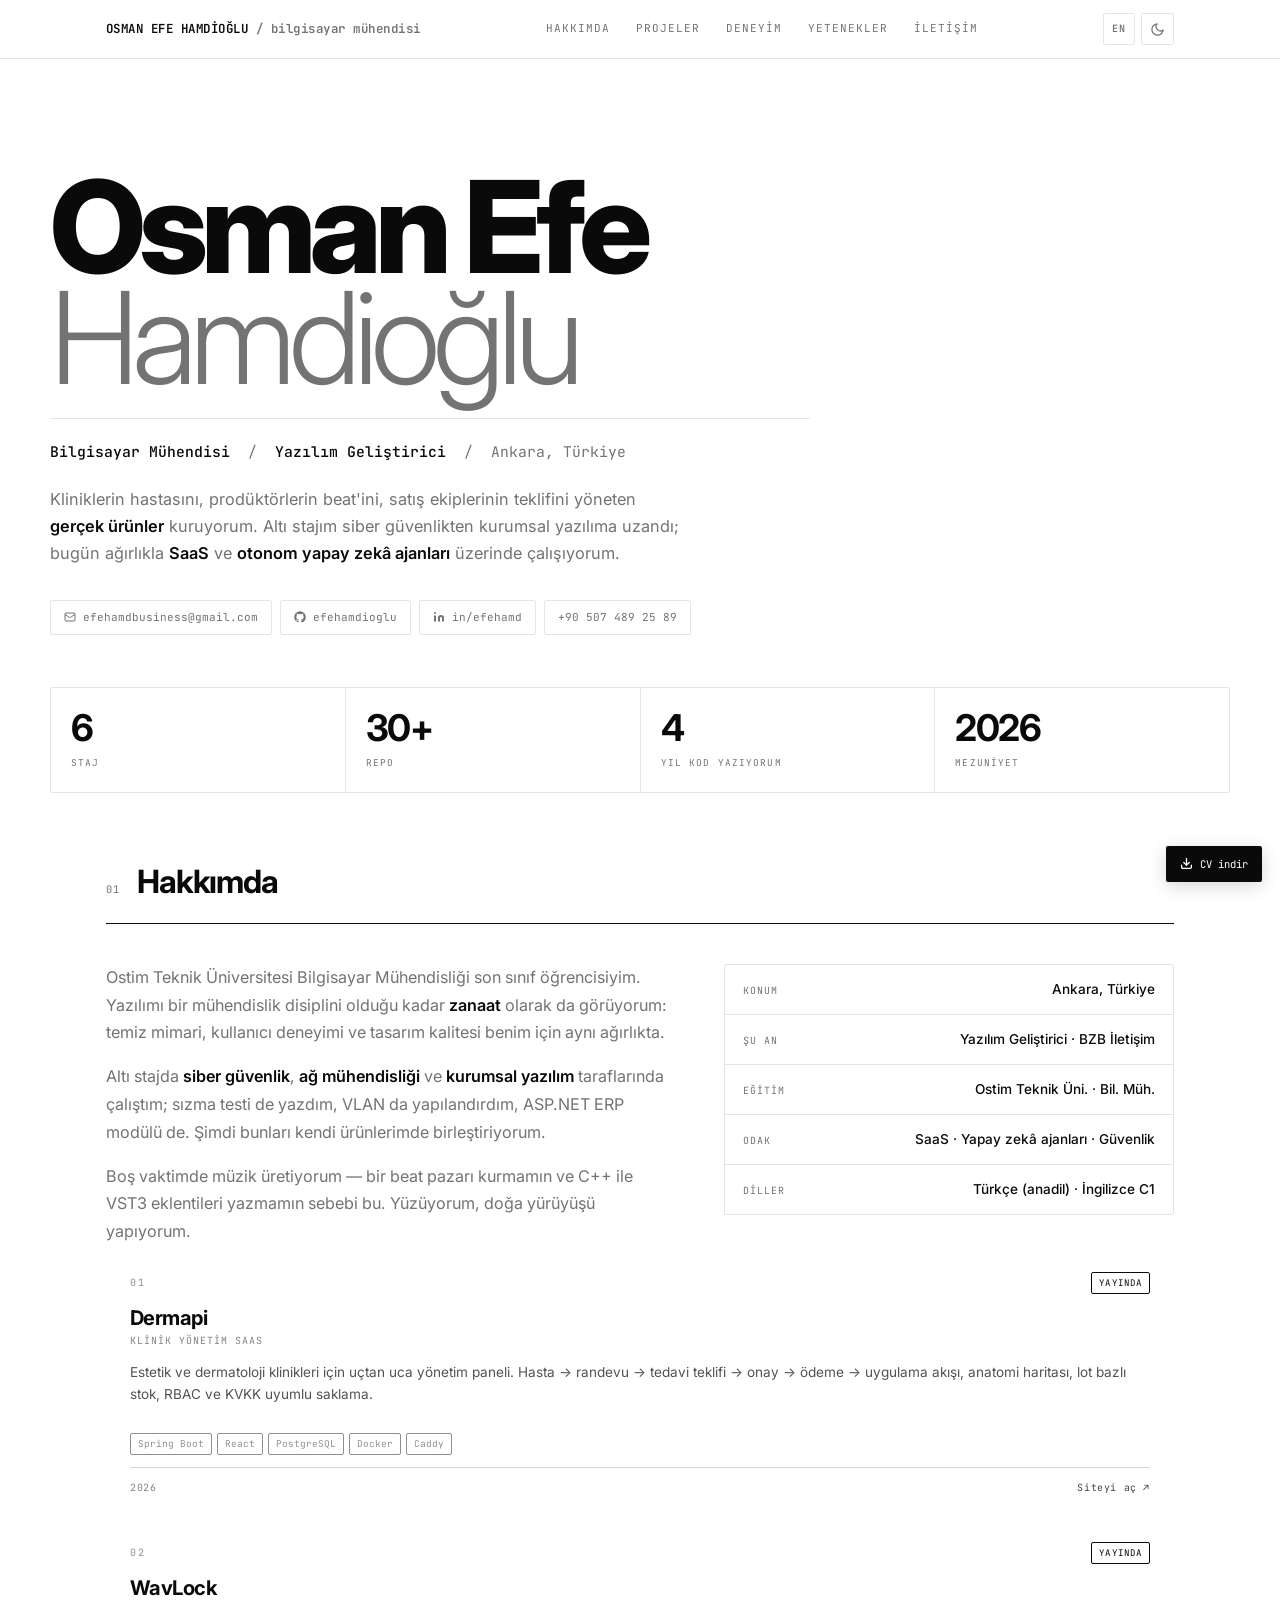
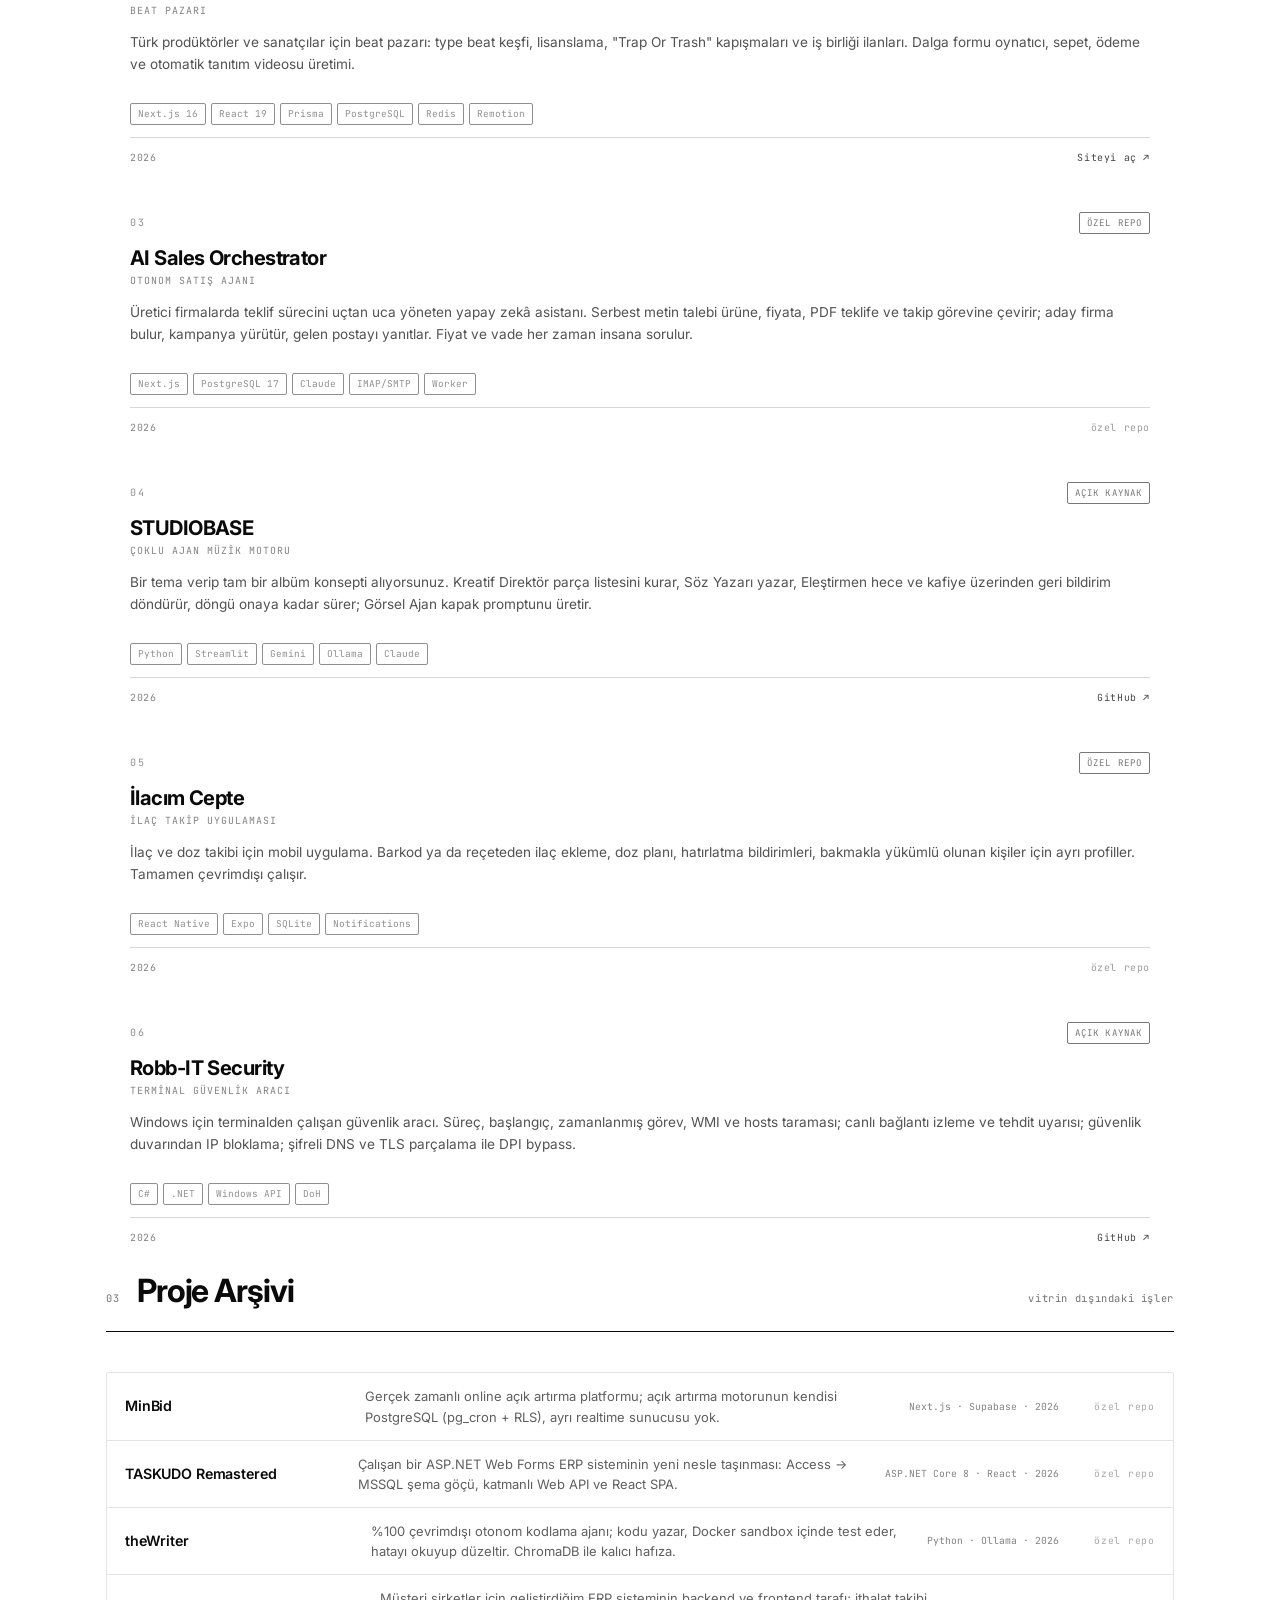
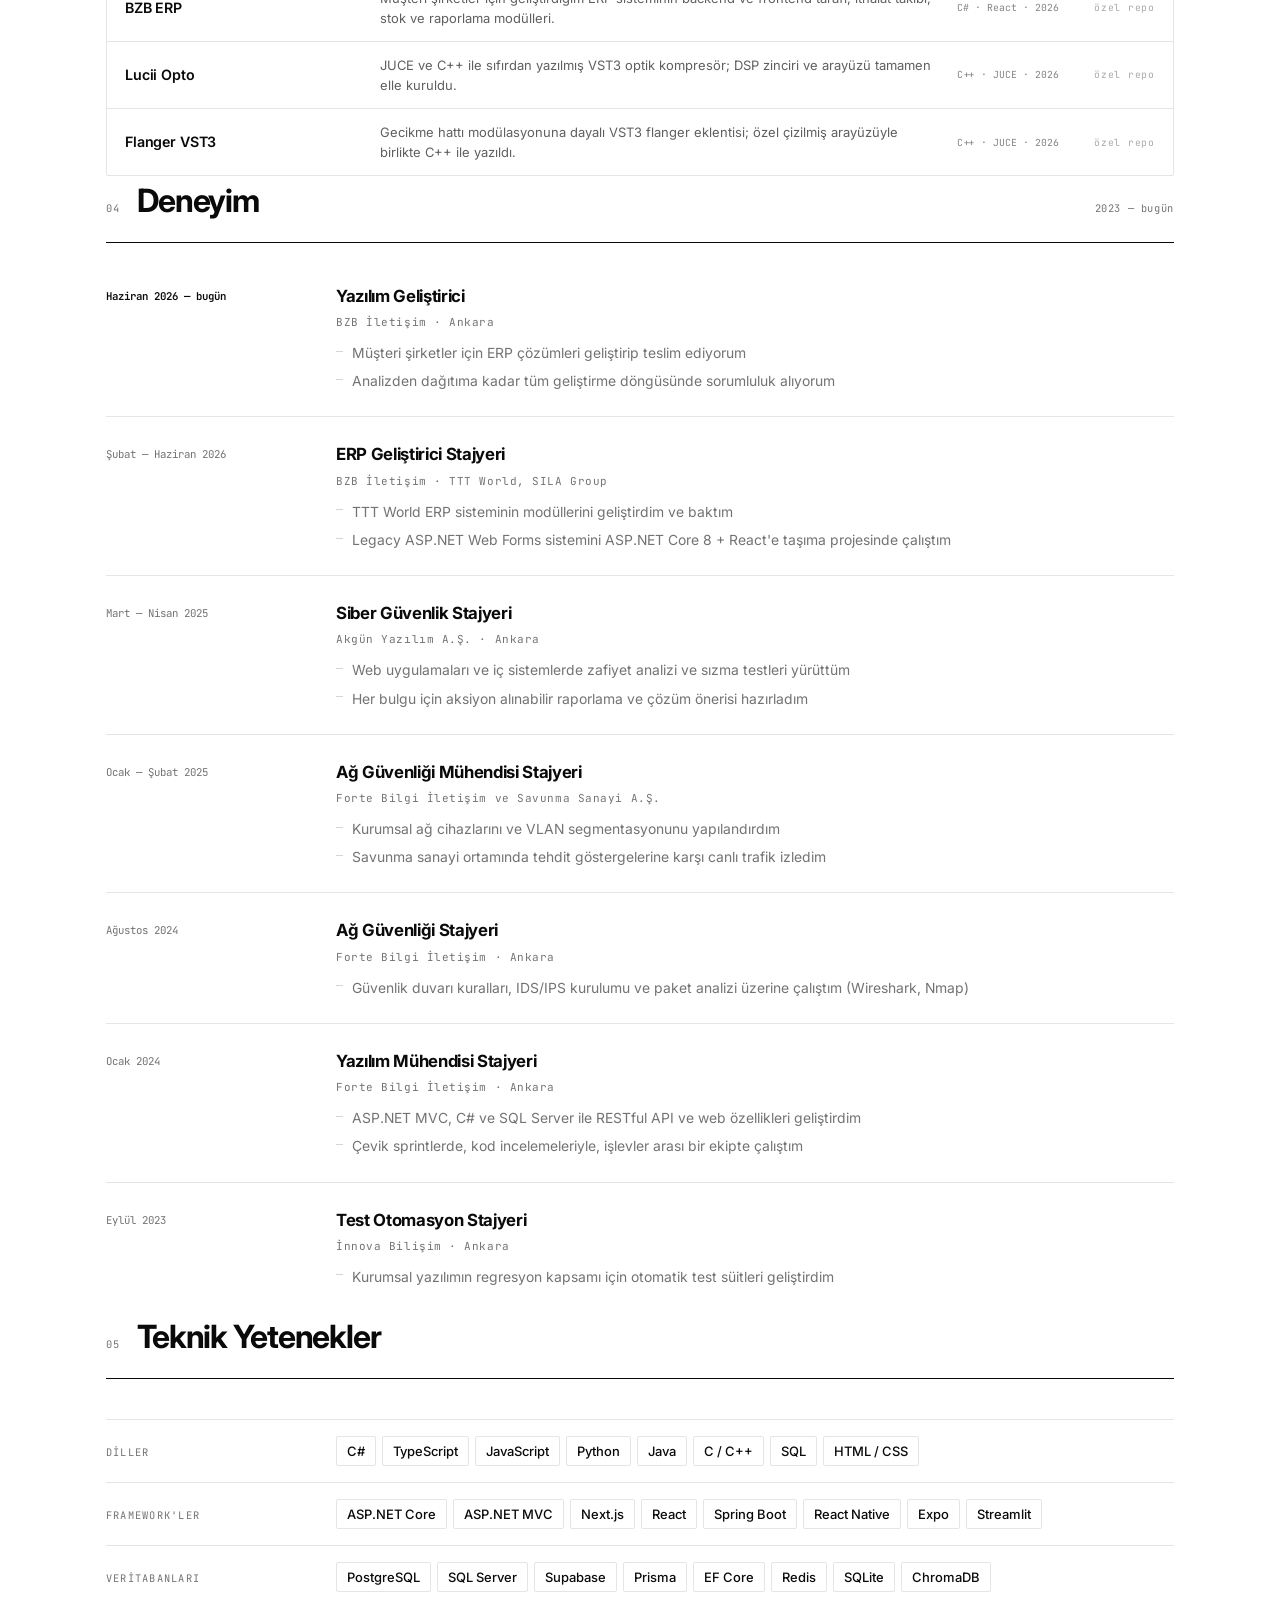
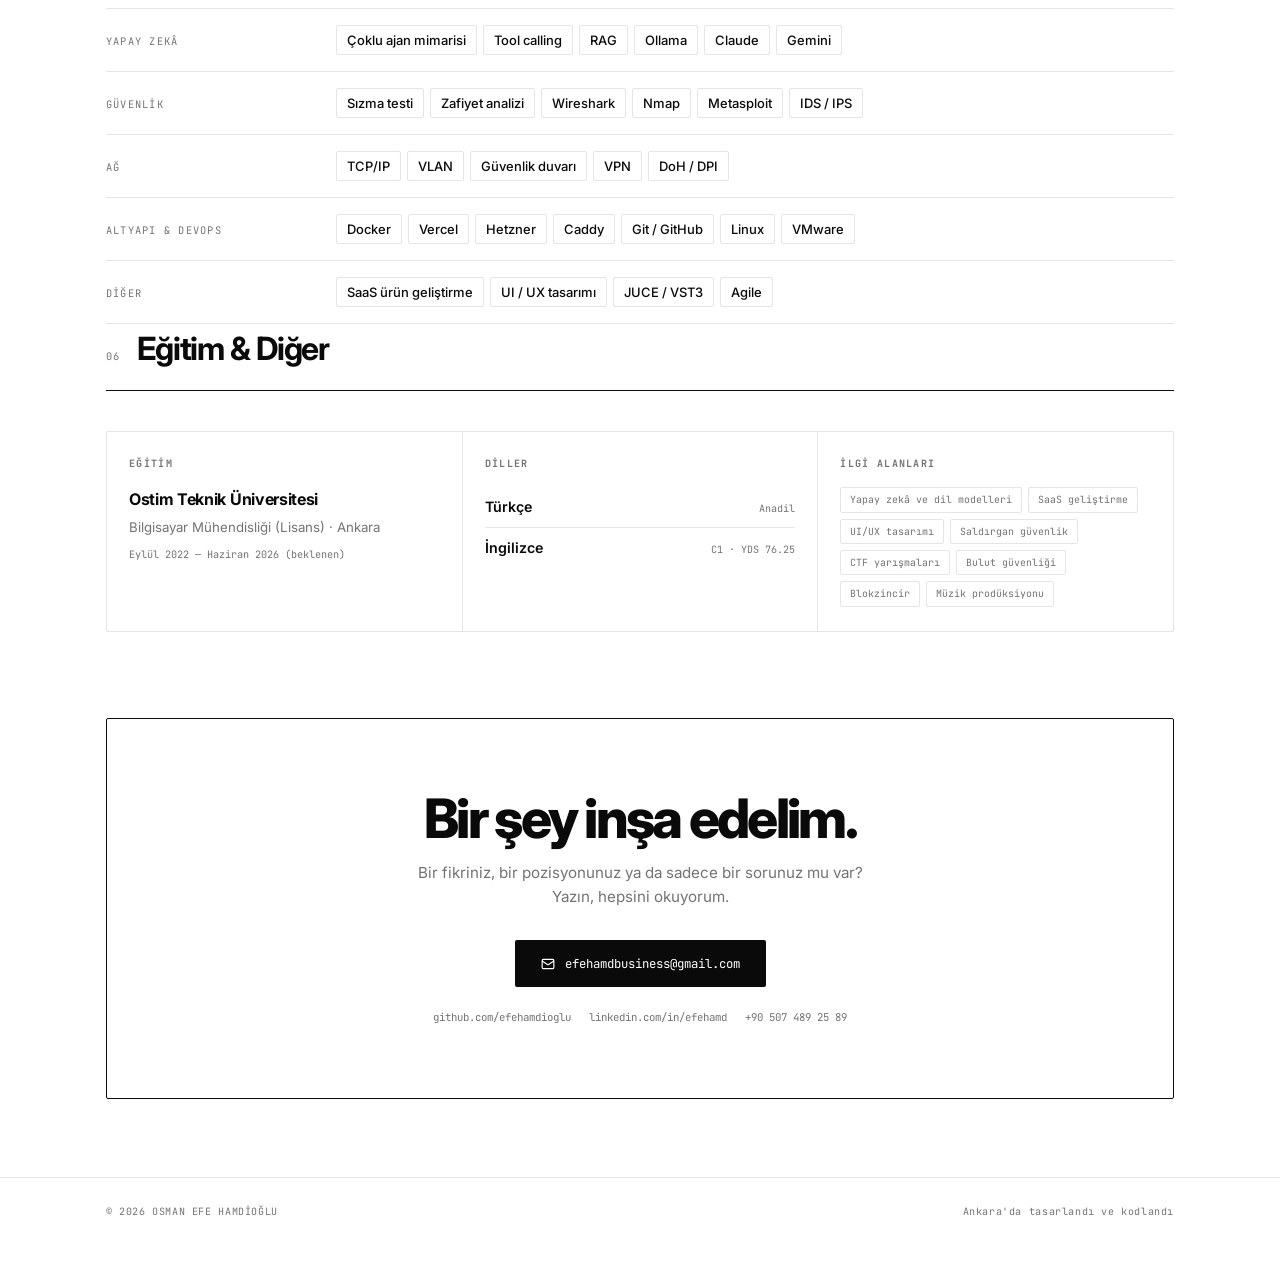
==== index.html @ dbb6779c "Yetenekler bölümünde zorlama Türkçe çevirileri düzelt Çerçeveler -> Framework'ler, Veri -> Veritaban" ====
<!DOCTYPE html>
<html lang="tr" class="no-js">
<head>
<meta charset="UTF-8">
<meta name="viewport" content="width=device-width, initial-scale=1.0">
<title>Osman Efe Hamdioğlu — Bilgisayar Mühendisi & Yazılım Geliştirici</title>
<meta name="description" content="Osman Efe Hamdioğlu — Ankara merkezli bilgisayar mühendisi. Klinik yönetim SaaS, beat pazarı, otonom yapay zekâ ajanları ve siber güvenlik araçları geliştiriyorum.">
<meta name="author" content="Osman Efe Hamdioğlu">
<link rel="canonical" href="https://efehamdioglu.com/">
<meta property="og:type" content="website">
<meta property="og:url" content="https://efehamdioglu.com/">
<meta property="og:title" content="Osman Efe Hamdioğlu — Bilgisayar Mühendisi & Yazılım Geliştirici">
<meta property="og:description" content="Klinik yönetim SaaS, beat pazarı, otonom yapay zekâ ajanları ve siber güvenlik araçları geliştiriyorum.">
<meta name="twitter:card" content="summary">
<script>document.documentElement.classList.remove('no-js');document.documentElement.classList.add('js');</script>
<link rel="preconnect" href="https://fonts.googleapis.com">
<link rel="preconnect" href="https://fonts.gstatic.com" crossorigin>
<link href="https://fonts.googleapis.com/css2?family=Inter:wght@300;400;500;600;700;800;900&family=JetBrains+Mono:wght@400;500;600&display=swap" rel="stylesheet">
<style>
/* ═══════════════════════════════════════════════════════════════
   GRAPHITE MONO — saf nötr ramp (chroma = 0).
   Anchor değerler 21st.dev / @serafimcloud "Graphite Mono"
   temasından alındı; ara tonlar aynı ölçek üzerinde tamamlandı.
   ═══════════════════════════════════════════════════════════════ */
:root {
  --bg:        #ffffff;
  --fg:        #0a0a0a;
  --card:      #ffffff;
  --primary:   #171717;
  --secondary: #d4d4d4;
  --muted:     #efefef;
  --muted-fg:  #737373;
  --border:    #e5e5e5;
  --border-st: #d4d4d4;
  --ring:      #a3a3a3;

  --font-sans: 'Inter', -apple-system, BlinkMacSystemFont, 'Segoe UI', system-ui, sans-serif;
  --font-mono: 'JetBrains Mono', ui-monospace, 'SF Mono', Menlo, Consolas, monospace;

  --max: 1180px;
  --pad: clamp(20px, 5vw, 56px);
  --r: 2px;
}
@supports (color: oklch(1 0 0)) {
  :root {
    --bg:        oklch(1 0 0);
    --fg:        oklch(0.145 0 0);
    --card:      oklch(1 0 0);
    --primary:   oklch(0.205 0 0);
    --secondary: oklch(0.87 0 0);
    --muted:     oklch(0.95 0 0);
    --muted-fg:  oklch(0.556 0 0);
    --border:    oklch(0.922 0 0);
    --border-st: oklch(0.87 0 0);
    --ring:      oklch(0.708 0 0);
  }
}

/* Koyu tema — sistem tercihi (açıkça "light" seçilmedikçe) */
@media (prefers-color-scheme: dark) {
  :root:not([data-theme="light"]) {
    --bg:#0a0a0a; --fg:#fafafa; --card:#171717;
    --primary:#fafafa; --secondary:#262626; --muted:#262626;
    --muted-fg:#a3a3a3; --border:#262626; --border-st:#333333; --ring:#525252;
  }
}
@supports (color: oklch(1 0 0)) {
  @media (prefers-color-scheme: dark) {
    :root:not([data-theme="light"]) {
      --bg:oklch(0.145 0 0); --fg:oklch(0.985 0 0); --card:oklch(0.205 0 0);
      --primary:oklch(0.985 0 0); --secondary:oklch(0.269 0 0); --muted:oklch(0.269 0 0);
      --muted-fg:oklch(0.708 0 0); --border:oklch(0.269 0 0);
      --border-st:oklch(0.32 0 0); --ring:oklch(0.44 0 0);
    }
  }
}
/* Koyu tema — kullanıcı seçimi */
:root[data-theme="dark"] {
  --bg:#0a0a0a; --fg:#fafafa; --card:#171717;
  --primary:#fafafa; --secondary:#262626; --muted:#262626;
  --muted-fg:#a3a3a3; --border:#262626; --border-st:#333333; --ring:#525252;
}
@supports (color: oklch(1 0 0)) {
  :root[data-theme="dark"] {
    --bg:oklch(0.145 0 0); --fg:oklch(0.985 0 0); --card:oklch(0.205 0 0);
    --primary:oklch(0.985 0 0); --secondary:oklch(0.269 0 0); --muted:oklch(0.269 0 0);
    --muted-fg:oklch(0.708 0 0); --border:oklch(0.269 0 0);
    --border-st:oklch(0.32 0 0); --ring:oklch(0.44 0 0);
  }
}

* { box-sizing:border-box; margin:0; padding:0; }
html { scroll-behavior:smooth; -webkit-text-size-adjust:100%; }
body {
  background:var(--bg); color:var(--fg);
  font-family:var(--font-sans); font-size:16px; line-height:1.55;
  -webkit-font-smoothing:antialiased; text-rendering:optimizeLegibility;
  transition:background .3s ease, color .3s ease;
}
::selection { background:var(--fg); color:var(--bg); }
a { color:inherit; text-decoration:none; }
button { font:inherit; color:inherit; background:none; border:none; cursor:pointer; }
:focus-visible { outline:2px solid var(--ring); outline-offset:3px; }

.wrap { max-width:var(--max); margin:0 auto; padding:0 var(--pad); }

/* ─── NAV ──────────────────────────────────────────────────── */
.nav {
  position:sticky; top:0; z-index:60;
  background:var(--bg);
  background:color-mix(in srgb, var(--bg) 84%, transparent);
  backdrop-filter:blur(14px) saturate(1.4);
  -webkit-backdrop-filter:blur(14px) saturate(1.4);
  border-bottom:1px solid var(--border);
}
.nav-in { max-width:var(--max); margin:0 auto; padding:0 var(--pad);
  height:58px; display:flex; align-items:center; justify-content:space-between; gap:20px; }
.brand { font-family:var(--font-mono); font-size:.78rem; font-weight:600;
  letter-spacing:.04em; white-space:nowrap; }
.brand i { font-style:normal; color:var(--muted-fg); }
.nav-links { display:flex; gap:26px; }
.nav-links a {
  font-family:var(--font-mono); font-size:.69rem; letter-spacing:.09em;
  text-transform:uppercase; color:var(--muted-fg); transition:color .2s;
  position:relative; padding:4px 0;
}
.nav-links a::after { content:""; position:absolute; left:0; right:100%; bottom:0;
  height:1px; background:var(--fg); transition:right .3s cubic-bezier(.2,.8,.2,1); }
.nav-links a:hover { color:var(--fg); }
.nav-links a:hover::after { right:0; }
.nav-tools { display:flex; align-items:center; gap:6px; }
.icon-btn {
  height:32px; min-width:32px; padding:0 8px; display:inline-grid; place-items:center;
  border:1px solid var(--border); border-radius:var(--r);
  color:var(--muted-fg); transition:color .2s, border-color .2s;
  font-family:var(--font-mono); font-size:.63rem; font-weight:600; letter-spacing:.06em;
}
.icon-btn:hover { color:var(--fg); border-color:var(--fg); }

/* ─── HERO ─────────────────────────────────────────────────── */
.hero { padding:clamp(52px,10vw,112px) 0 clamp(36px,6vw,64px); }
.hero h1 {
  font-size:clamp(2.8rem, 10.5vw, 8rem); font-weight:800;
  letter-spacing:-.055em; line-height:.87; margin-bottom:24px;
}
.hero h1 em { font-style:normal; font-weight:300; color:var(--muted-fg); }
.hero-role {
  font-family:var(--font-mono); font-size:clamp(.76rem,1.7vw,.92rem);
  color:var(--muted-fg); padding-top:22px; border-top:1px solid var(--border); max-width:760px;
}
.hero-role b { color:var(--fg); font-weight:500; }
.hero-lede { margin-top:22px; max-width:640px; font-size:1.02rem;
  line-height:1.68; color:var(--muted-fg); }
.hero-lede b { color:var(--fg); font-weight:600; }
.chips { display:flex; flex-wrap:wrap; gap:8px; margin-top:32px; }
.chip {
  display:inline-flex; align-items:center; gap:7px;
  padding:8px 13px; border:1px solid var(--border); border-radius:var(--r);
  font-family:var(--font-mono); font-size:.69rem; color:var(--muted-fg);
  transition:color .2s, background .2s, border-color .2s;
}
a.chip:hover { color:var(--bg); background:var(--fg); border-color:var(--fg); }
.chip svg { flex-shrink:0; }

.metrics {
  display:grid; grid-template-columns:repeat(4,1fr);
  gap:1px; background:var(--border); border:1px solid var(--border);
  border-radius:var(--r); overflow:hidden; margin-top:52px;
}
.metric { background:var(--bg); padding:22px 20px; }
.metric-n { font-size:clamp(1.6rem,4vw,2.3rem); font-weight:700; letter-spacing:-.04em; line-height:1; }
.metric-l { font-family:var(--font-mono); font-size:.59rem; letter-spacing:.12em;
  text-transform:uppercase; color:var(--muted-fg); margin-top:9px; }

/* ─── BÖLÜM BAŞLIĞI ────────────────────────────────────────── */
section { padding:clamp(46px,8vw,86px) 0 0; }
.sec-head {
  display:flex; align-items:baseline; gap:16px; flex-wrap:wrap;
  padding-bottom:16px; border-bottom:1px solid var(--fg);
  margin-bottom:clamp(24px,4vw,40px);
}
.sec-num { font-family:var(--font-mono); font-size:.65rem; letter-spacing:.14em; color:var(--muted-fg); }
.sec-title { font-size:clamp(1.3rem,3.4vw,2rem); font-weight:700; letter-spacing:-.035em; }
.sec-note { margin-left:auto; font-family:var(--font-mono); font-size:.65rem;
  letter-spacing:.06em; color:var(--muted-fg); }

/* ─── HAKKIMDA ─────────────────────────────────────────────── */
.about { display:grid; grid-template-columns:1.25fr 1fr; gap:clamp(24px,5vw,56px); align-items:start; }
.about p { font-size:1.01rem; line-height:1.72; color:var(--muted-fg); }
.about p + p { margin-top:16px; }
.about b { color:var(--fg); font-weight:600; }
.about-side { display:flex; flex-direction:column; gap:1px; background:var(--border);
  border:1px solid var(--border); border-radius:var(--r); }
.fact { background:var(--bg); padding:14px 18px; display:flex;
  justify-content:space-between; gap:16px; align-items:baseline; }
.fact-k { font-family:var(--font-mono); font-size:.62rem; letter-spacing:.1em;
  text-transform:uppercase; color:var(--muted-fg); white-space:nowrap; }
.fact-v { font-size:.85rem; font-weight:500; text-align:right; }

/* ─── VİTRİN ───────────────────────────────────────────────── */
.filters { display:flex; flex-wrap:wrap; gap:7px; margin-bottom:22px; }
.filter {
  padding:7px 13px; border:1px solid var(--border); border-radius:var(--r);
  font-family:var(--font-mono); font-size:.65rem; letter-spacing:.08em;
  text-transform:uppercase; color:var(--muted-fg);
  transition:color .18s, background .18s, border-color .18s;
}
.filter:hover { color:var(--fg); border-color:var(--border-st); }
.filter[aria-pressed="true"] { background:var(--fg); color:var(--bg); border-color:var(--fg); }

.vitrin {
  display:grid; grid-template-columns:repeat(auto-fill,minmax(330px,1fr));
  gap:1px; background:var(--border); border:1px solid var(--border);
  border-radius:var(--r); overflow:hidden;
}
.proj {
  background:var(--card); padding:26px 24px 20px;
  display:flex; flex-direction:column; gap:12px; min-height:270px;
  transition:background .3s ease, color .3s ease;
}
.proj:hover { background:var(--fg); color:var(--bg); }
.proj-top { display:flex; align-items:center; justify-content:space-between; gap:12px; }
.proj-idx { font-family:var(--font-mono); font-size:.63rem; letter-spacing:.16em; opacity:.45; }
.proj-state {
  font-family:var(--font-mono); font-size:.57rem; letter-spacing:.12em; text-transform:uppercase;
  border:1px solid currentColor; border-radius:var(--r); padding:3px 7px; opacity:.55;
}
.proj-state.on { opacity:1; }
.proj h3 { font-size:1.26rem; font-weight:700; letter-spacing:-.028em; line-height:1.15; }
.proj-sub { font-family:var(--font-mono); font-size:.62rem; letter-spacing:.1em;
  text-transform:uppercase; opacity:.5; margin-top:-8px; }
.proj-desc { font-size:.85rem; line-height:1.62; opacity:.7; flex:1; }
.stack { display:flex; flex-wrap:wrap; gap:5px; }
.stack span {
  font-family:var(--font-mono); font-size:.59rem;
  padding:3px 7px; border:1px solid currentColor; border-radius:var(--r); opacity:.45;
}
.proj-foot {
  display:flex; align-items:center; justify-content:space-between; gap:12px;
  padding-top:12px; border-top:1px solid currentColor;
  border-top-color:color-mix(in srgb, currentColor 16%, transparent);
  font-family:var(--font-mono); font-size:.62rem; letter-spacing:.06em;
}
.proj-foot .yr { opacity:.5; }
.proj-links { display:flex; gap:14px; align-items:center; }
.proj-links a { display:inline-flex; align-items:center; gap:5px; opacity:.75; transition:opacity .2s; }
.proj-links a:hover { opacity:1; text-decoration:underline; text-underline-offset:3px; }
.proj-links .none { opacity:.4; }

/* ─── ARŞİV ────────────────────────────────────────────────── */
.archive { border:1px solid var(--border); border-radius:var(--r); overflow:hidden; }
.arc-row {
  display:grid; grid-template-columns:minmax(140px,.85fr) 2fr minmax(86px,auto) 80px;
  gap:16px; align-items:center; padding:13px 18px;
  border-bottom:1px solid var(--border); transition:background .2s, color .2s;
}
.arc-row:last-child { border-bottom:none; }
.arc-row:hover { background:var(--fg); color:var(--bg); }
.arc-name { font-weight:600; font-size:.89rem; letter-spacing:-.01em; }
.arc-desc { font-size:.81rem; opacity:.65; }
.arc-tech { font-family:var(--font-mono); font-size:.61rem; opacity:.5; }
.arc-link { font-family:var(--font-mono); font-size:.61rem; letter-spacing:.08em;
  text-align:right; opacity:.7; }
.arc-link a:hover { text-decoration:underline; text-underline-offset:3px; }
.arc-link .none { opacity:.5; }

/* ─── DENEYİM ──────────────────────────────────────────────── */
.exp-item {
  display:grid; grid-template-columns:186px 1fr; gap:clamp(14px,4vw,44px);
  padding:24px 0; border-top:1px solid var(--border);
}
.exp-item:first-child { border-top:none; padding-top:0; }
.exp-when { font-family:var(--font-mono); font-size:.67rem; color:var(--muted-fg); padding-top:5px; }
.exp-when.now { color:var(--fg); font-weight:600; }
.exp-role { font-size:1.05rem; font-weight:700; letter-spacing:-.02em; }
.exp-org { font-family:var(--font-mono); font-size:.69rem; letter-spacing:.05em;
  color:var(--muted-fg); margin-top:5px; }
.exp-body { margin-top:11px; display:flex; flex-direction:column; gap:6px; }
.exp-body li { list-style:none; position:relative; padding-left:16px;
  font-size:.87rem; line-height:1.6; color:var(--muted-fg); }
.exp-body li::before { content:""; position:absolute; left:0; top:.63em;
  width:7px; height:1px; background:var(--border-st); }

/* ─── YETENEKLER ───────────────────────────────────────────── */
.skills { border-top:1px solid var(--border); }
.skill-row { display:grid; grid-template-columns:186px 1fr; gap:clamp(14px,4vw,44px);
  padding:16px 0; border-bottom:1px solid var(--border); align-items:baseline; }
.skill-k { font-family:var(--font-mono); font-size:.65rem; letter-spacing:.12em;
  text-transform:uppercase; color:var(--muted-fg); }
.skill-v { display:flex; flex-wrap:wrap; gap:6px; }
.skill-v span { font-size:.81rem; font-weight:500; padding:4px 10px;
  border:1px solid var(--border); border-radius:var(--r); transition:border-color .18s; }
.skill-v span:hover { border-color:var(--fg); }

/* ─── ALT IZGARA ───────────────────────────────────────────── */
.trio { display:grid; grid-template-columns:repeat(3,1fr); gap:1px;
  background:var(--border); border:1px solid var(--border); border-radius:var(--r); overflow:hidden; }
.tile { background:var(--bg); padding:24px 22px; }
.tile h4 { font-family:var(--font-mono); font-size:.63rem; letter-spacing:.13em;
  text-transform:uppercase; color:var(--muted-fg); margin-bottom:16px; }
.edu-name { font-size:1rem; font-weight:700; letter-spacing:-.02em; }
.edu-meta { font-size:.83rem; color:var(--muted-fg); margin-top:5px; }
.edu-date { font-family:var(--font-mono); font-size:.64rem; color:var(--muted-fg); margin-top:9px; }
.lang-row { display:flex; justify-content:space-between; gap:12px; align-items:baseline;
  padding:9px 0; border-bottom:1px solid var(--border); }
.lang-row:last-child { border-bottom:none; }
.lang-row b { font-size:.89rem; font-weight:600; }
.lang-row span { font-family:var(--font-mono); font-size:.63rem; color:var(--muted-fg); }
.tagcloud { display:flex; flex-wrap:wrap; gap:6px; }
.tagcloud span { font-family:var(--font-mono); font-size:.62rem;
  padding:4px 9px; border:1px solid var(--border); border-radius:var(--r); color:var(--muted-fg); }

/* ─── İLETİŞİM ─────────────────────────────────────────────── */
.contact { margin-top:clamp(46px,8vw,86px); border:1px solid var(--fg);
  border-radius:var(--r); padding:clamp(36px,7vw,72px) clamp(24px,5vw,56px); text-align:center; }
.contact h2 { font-size:clamp(1.8rem,5.5vw,3.4rem); font-weight:800;
  letter-spacing:-.05em; line-height:1; margin-bottom:16px; }
.contact p { color:var(--muted-fg); font-size:.95rem; max-width:460px; margin:0 auto 32px; }
.cta { display:inline-flex; align-items:center; gap:10px; padding:14px 26px;
  background:var(--fg); color:var(--bg); border-radius:var(--r);
  font-family:var(--font-mono); font-size:.77rem;
  transition:transform .2s, opacity .2s; }
.cta:hover { transform:translateY(-2px); opacity:.88; }
.contact-alt { margin-top:22px; display:flex; flex-wrap:wrap; justify-content:center;
  gap:18px; font-family:var(--font-mono); font-size:.67rem; color:var(--muted-fg); }
.contact-alt a:hover { color:var(--fg); text-decoration:underline; text-underline-offset:4px; }

footer { margin-top:clamp(46px,8vw,78px); padding:26px 0 44px; border-top:1px solid var(--border); }
.foot-in { max-width:var(--max); margin:0 auto; padding:0 var(--pad);
  display:flex; justify-content:space-between; gap:16px; flex-wrap:wrap;
  font-family:var(--font-mono); font-size:.63rem; letter-spacing:.06em; color:var(--muted-fg); }

/* ─── YÜZEN KONTROLLER ─────────────────────────────────────── */
.float { position:fixed; right:18px; bottom:18px; z-index:70; display:flex; gap:8px; }
.float button {
  display:inline-flex; align-items:center; gap:7px; padding:10px 14px;
  background:var(--fg); color:var(--bg); border-radius:var(--r);
  font-family:var(--font-mono); font-size:.66rem;
  box-shadow:0 4px 18px rgb(0 0 0 / .16); transition:transform .2s, opacity .2s;
}
.float button:hover { transform:translateY(-2px); opacity:.9; }

.js .reveal { opacity:0; transform:translateY(14px); }
.js .reveal.in { opacity:1; transform:none;
  transition:opacity .6s ease, transform .6s cubic-bezier(.2,.8,.2,1); }

/* ─── RESPONSIVE ───────────────────────────────────────────── */
@media (max-width:920px) {
  .about { grid-template-columns:1fr; }
  .trio { grid-template-columns:1fr; }
  .exp-item, .skill-row { grid-template-columns:1fr; gap:10px; }
  .exp-when { padding-top:0; }
  .arc-row { grid-template-columns:1fr auto; gap:5px 14px; }
  .arc-desc { grid-column:1 / -1; order:3; }
  .arc-tech { grid-column:1 / -1; order:4; }
  .nav-links { display:none; }
}
@media (max-width:560px) {
  .vitrin { grid-template-columns:1fr; }
  .metrics { grid-template-columns:1fr 1fr; }
}
@media (prefers-reduced-motion:reduce) {
  *, *::before, *::after { animation:none !important; transition:none !important; }
  html { scroll-behavior:auto; }
  .js .reveal { opacity:1; transform:none; }
}

/* ─── YAZDIRMA / CV ────────────────────────────────────────── */
#print-cv { display:none; }
@media print {
  @page { size:A4; margin:13mm 14mm; }
  body { background:#fff !important; color:#000 !important; }
  .nav, .hero, section, .contact, footer, .float { display:none !important; }
  #print-cv { display:block !important; color:#000; }
  .cv-h1 { font-size:19pt; font-weight:800; letter-spacing:-.02em; }
  .cv-contact { font-size:8.5pt; color:#333; margin-top:4pt; line-height:1.5; }
  .cv-sec { margin-top:11pt; }
  .cv-sec-t { font-size:8.5pt; font-weight:700; letter-spacing:.14em; text-transform:uppercase;
    border-bottom:.6pt solid #000; padding-bottom:2.5pt; margin-bottom:6pt; }
  .cv-p { font-size:9pt; line-height:1.5; text-align:justify; }
  .cv-row { display:flex; justify-content:space-between; gap:10pt; margin-top:7pt; }
  .cv-row-t { font-size:10pt; font-weight:700; }
  .cv-row-d { font-size:8.5pt; color:#333; white-space:nowrap; }
  .cv-row-s { font-size:8.5pt; color:#333; font-style:italic; margin-top:1pt; }
  .cv-ul { margin:3pt 0 0 13pt; }
  .cv-ul li { font-size:9pt; line-height:1.45; margin-bottom:1.5pt; }
  .cv-grid { display:grid; grid-template-columns:1fr 1fr; gap:1pt 18pt; }
  .cv-line { font-size:9pt; line-height:1.55; }
  .cv-lang { display:flex; justify-content:space-between; font-size:9pt; padding:1.5pt 0; }
}
</style>
</head>
<body>

<!-- ══ NAV ══ -->
<nav class="nav">
  <div class="nav-in">
    <a href="#top" class="brand">OSMAN EFE HAMDİOĞLU <i>/ <span data-i18n="brand-role">bilgisayar mühendisi</span></i></a>
    <div class="nav-links">
      <a href="#hakkimda" data-i18n="nav-about">Hakkımda</a>
      <a href="#vitrin" data-i18n="nav-work">Projeler</a>
      <a href="#deneyim" data-i18n="nav-exp">Deneyim</a>
      <a href="#yetenekler" data-i18n="nav-skills">Yetenekler</a>
      <a href="#iletisim" data-i18n="nav-contact">İletişim</a>
    </div>
    <div class="nav-tools">
      <button class="icon-btn" id="lang-toggle" onclick="toggleLang()" title="Language / Dil"><span id="lang-label">EN</span></button>
      <button class="icon-btn" id="theme-toggle" onclick="toggleTheme()" title="Tema" aria-label="Tema değiştir">
        <svg id="ic-moon" width="15" height="15" viewBox="0 0 24 24" fill="none" stroke="currentColor" stroke-width="2" stroke-linecap="round" stroke-linejoin="round"><path d="M21 12.79A9 9 0 1 1 11.21 3 7 7 0 0 0 21 12.79z"/></svg>
        <svg id="ic-sun" width="15" height="15" viewBox="0 0 24 24" fill="none" stroke="currentColor" stroke-width="2" stroke-linecap="round" stroke-linejoin="round" style="display:none"><circle cx="12" cy="12" r="4.2"/><path d="M12 2v2M12 20v2M4.9 4.9l1.4 1.4M17.7 17.7l1.4 1.4M2 12h2M20 12h2M4.9 19.1l1.4-1.4M17.7 6.3l1.4-1.4"/></svg>
      </button>
    </div>
  </div>
</nav>

<!-- ══ HERO ══ -->
<header class="hero wrap" id="top">
  <h1>Osman Efe<br><em>Hamdioğlu</em></h1>
  <div class="hero-role">
    <b data-i18n="role-1">Bilgisayar Mühendisi</b> &nbsp;/&nbsp;
    <b data-i18n="role-2">Yazılım Geliştirici</b> &nbsp;/&nbsp;
    <span data-i18n="role-3">Ankara, Türkiye</span>
  </div>
  <p class="hero-lede" data-i18n="lede">
    Kliniklerin hastasını, prodüktörlerin beat'ini, satış ekiplerinin teklifini yöneten
    <b>gerçek ürünler</b> kuruyorum. Altı stajım siber güvenlikten kurumsal yazılıma uzandı;
    bugün ağırlıkla <b>SaaS</b> ve <b>otonom yapay zekâ ajanları</b> üzerinde çalışıyorum.
  </p>
  <div class="chips">
    <a class="chip" href="mailto:efehamdbusiness@gmail.com">
      <svg width="12" height="12" viewBox="0 0 24 24" fill="none" stroke="currentColor" stroke-width="2"><rect x="2" y="4" width="20" height="16" rx="2"/><path d="m22 7-8.97 5.7a1.94 1.94 0 0 1-2.06 0L2 7"/></svg>
      efehamdbusiness@gmail.com
    </a>
    <a class="chip" href="https://github.com/efehamdioglu" target="_blank" rel="noopener">
      <svg width="12" height="12" viewBox="0 0 24 24" fill="currentColor"><path d="M12 .5A11.5 11.5 0 0 0 .5 12a11.5 11.5 0 0 0 7.86 10.92c.58.1.79-.25.79-.56v-2c-3.2.7-3.88-1.37-3.88-1.37-.53-1.34-1.29-1.7-1.29-1.7-1.05-.72.08-.7.08-.7 1.16.08 1.77 1.2 1.77 1.2 1.03 1.77 2.7 1.26 3.36.96.1-.75.4-1.26.73-1.55-2.56-.29-5.25-1.28-5.25-5.7 0-1.26.45-2.29 1.19-3.1-.12-.29-.52-1.46.11-3.05 0 0 .97-.31 3.18 1.18a11 11 0 0 1 5.8 0c2.2-1.49 3.17-1.18 3.17-1.18.63 1.59.23 2.76.12 3.05.74.81 1.18 1.84 1.18 3.1 0 4.43-2.69 5.4-5.26 5.69.41.36.78 1.06.78 2.14v3.17c0 .31.21.67.8.56A11.5 11.5 0 0 0 23.5 12 11.5 11.5 0 0 0 12 .5z"/></svg>
      efehamdioglu
    </a>
    <a class="chip" href="https://linkedin.com/in/efehamd" target="_blank" rel="noopener">
      <svg width="12" height="12" viewBox="0 0 24 24" fill="currentColor"><path d="M16 8a6 6 0 0 1 6 6v7h-4v-7a2 2 0 0 0-4 0v7h-4v-7a6 6 0 0 1 6-6z"/><rect x="2" y="9" width="4" height="12"/><circle cx="4" cy="4" r="2"/></svg>
      in/efehamd
    </a>
    <span class="chip">+90 507 489 25 89</span>
  </div>

  <div class="metrics">
    <div class="metric"><div class="metric-n">6</div><div class="metric-l" data-i18n="m-intern">Staj</div></div>
    <div class="metric"><div class="metric-n">30+</div><div class="metric-l" data-i18n="m-repo">Repo</div></div>
    <div class="metric"><div class="metric-n">4</div><div class="metric-l" data-i18n="m-years">Yıl kod yazıyorum</div></div>
    <div class="metric"><div class="metric-n">2026</div><div class="metric-l" data-i18n="m-grad">Mezuniyet</div></div>
  </div>
</header>

<!-- ══ HAKKIMDA ══ -->
<section id="hakkimda" class="wrap reveal">
  <div class="sec-head">
    <span class="sec-num">01</span>
    <h2 class="sec-title" data-i18n="s-about">Hakkımda</h2>
  </div>
  <div class="about">
    <div>
      <p data-i18n="about-1">
        Ostim Teknik Üniversitesi Bilgisayar Mühendisliği son sınıf öğrencisiyim.
        Yazılımı bir mühendislik disiplini olduğu kadar <b>zanaat</b> olarak da görüyorum:
        temiz mimari, kullanıcı deneyimi ve tasarım kalitesi benim için aynı ağırlıkta.
      </p>
      <p data-i18n="about-2">
        Altı stajda <b>siber güvenlik</b>, <b>ağ mühendisliği</b> ve <b>kurumsal yazılım</b>
        taraflarında çalıştım; sızma testi de yazdım, VLAN da yapılandırdım, ASP.NET ERP modülü de.
        Şimdi bunları kendi ürünlerimde birleştiriyorum.
      </p>
      <p data-i18n="about-3">
        Boş vaktimde müzik üretiyorum — bir beat pazarı kurmamın ve C++ ile VST3
        eklentileri yazmamın sebebi bu. Yüzüyorum, doğa yürüyüşü yapıyorum.
      </p>
    </div>
    <div class="about-side">
      <div class="fact"><span class="fact-k" data-i18n="f-loc">Konum</span><span class="fact-v" data-i18n="f-loc-v">Ankara, Türkiye</span></div>
      <div class="fact"><span class="fact-k" data-i18n="f-role">Şu an</span><span class="fact-v" data-i18n="f-role-v">Yazılım Geliştirici · BZB İletişim</span></div>
      <div class="fact"><span class="fact-k" data-i18n="f-edu">Eğitim</span><span class="fact-v" data-i18n="f-edu-v">Ostim Teknik Üni. · Bil. Müh.</span></div>
      <div class="fact"><span class="fact-k" data-i18n="f-focus">Odak</span><span class="fact-v" data-i18n="f-focus-v">SaaS · Yapay zekâ ajanları · Güvenlik</span></div>
      <div class="fact"><span class="fact-k" data-i18n="f-lang">Diller</span><span class="fact-v" data-i18n="f-lang-v">Türkçe (anadil) · İngilizce C1</span></div>
    </div>
  </div>
</section>

<!-- ══ VİTRİN ══ -->
<section id="vitrin" class="wrap reveal">
  <div class="sec-head">
    <span class="sec-num">02</span>
    <h2 class="sec-title" data-i18n="s-work">Seçilmiş İşler</h2>
    <span class="sec-note" id="proj-count"></span>
  </div>
  <div class="filters" id="filters" role="group"></div>
  <div class="vitrin" id="vitrin"></div>
</section>

<!-- ══ ARŞİV ══ -->
<section id="arsiv" class="wrap reveal">
  <div class="sec-head">
    <span class="sec-num">03</span>
    <h2 class="sec-title" data-i18n="s-archive">Proje Arşivi</h2>
    <span class="sec-note" data-i18n="s-archive-note">vitrin dışındaki işler</span>
  </div>
  <div class="archive" id="archive"></div>
</section>

<!-- ══ DENEYİM ══ -->
<section id="deneyim" class="wrap reveal">
  <div class="sec-head">
    <span class="sec-num">04</span>
    <h2 class="sec-title" data-i18n="s-exp">Deneyim</h2>
    <span class="sec-note" data-i18n="s-exp-note">2023 — bugün</span>
  </div>
  <div class="exp" id="exp"></div>
</section>

<!-- ══ YETENEKLER ══ -->
<section id="yetenekler" class="wrap reveal">
  <div class="sec-head">
    <span class="sec-num">05</span>
    <h2 class="sec-title" data-i18n="s-skills">Teknik Yetenekler</h2>
  </div>
  <div class="skills" id="skills"></div>
</section>

<!-- ══ EĞİTİM / DİL / İLGİ ══ -->
<section id="egitim" class="wrap reveal">
  <div class="sec-head">
    <span class="sec-num">06</span>
    <h2 class="sec-title" data-i18n="s-edu">Eğitim & Diğer</h2>
  </div>
  <div class="trio">
    <div class="tile">
      <h4 data-i18n="t-edu">Eğitim</h4>
      <div class="edu-name">Ostim Teknik Üniversitesi</div>
      <div class="edu-meta" data-i18n="edu-degree">Bilgisayar Mühendisliği (Lisans) · Ankara</div>
      <div class="edu-date" data-i18n="edu-date">Eylül 2022 — Haziran 2026 (beklenen)</div>
    </div>
    <div class="tile">
      <h4 data-i18n="t-lang">Diller</h4>
      <div class="lang-row"><b data-i18n="lang-tr">Türkçe</b><span data-i18n="lang-tr-v">Anadil</span></div>
      <div class="lang-row"><b data-i18n="lang-en">İngilizce</b><span>C1 · YDS 76.25</span></div>
    </div>
    <div class="tile">
      <h4 data-i18n="t-int">İlgi Alanları</h4>
      <div class="tagcloud" id="interests"></div>
    </div>
  </div>
</section>

<!-- ══ İLETİŞİM ══ -->
<section id="iletisim" class="wrap">
  <div class="contact reveal">
    <h2 data-i18n="c-title">Bir şey inşa edelim.</h2>
    <p data-i18n="c-sub">Bir fikriniz, bir pozisyonunuz ya da sadece bir sorunuz mu var? Yazın, hepsini okuyorum.</p>
    <a class="cta" href="mailto:efehamdbusiness@gmail.com">
      <svg width="14" height="14" viewBox="0 0 24 24" fill="none" stroke="currentColor" stroke-width="2"><rect x="2" y="4" width="20" height="16" rx="2"/><path d="m22 7-8.97 5.7a1.94 1.94 0 0 1-2.06 0L2 7"/></svg>
      efehamdbusiness@gmail.com
    </a>
    <div class="contact-alt">
      <a href="https://github.com/efehamdioglu" target="_blank" rel="noopener">github.com/efehamdioglu</a>
      <a href="https://linkedin.com/in/efehamd" target="_blank" rel="noopener">linkedin.com/in/efehamd</a>
      <a href="tel:+905074892589">+90 507 489 25 89</a>
    </div>
  </div>
</section>

<footer>
  <div class="foot-in">
    <span>© <span id="yr"></span> OSMAN EFE HAMDİOĞLU</span>
    <span data-i18n="foot-note">Ankara'da tasarlandı ve kodlandı</span>
  </div>
</footer>

<div class="float">
  <button onclick="window.print()">
    <svg width="13" height="13" viewBox="0 0 24 24" fill="none" stroke="currentColor" stroke-width="2.4" stroke-linecap="round" stroke-linejoin="round"><path d="M21 15v4a2 2 0 0 1-2 2H5a2 2 0 0 1-2-2v-4"/><polyline points="7 10 12 15 17 10"/><line x1="12" y1="15" x2="12" y2="3"/></svg>
    <span data-i18n="btn-cv">CV indir</span>
  </button>
</div>

<!-- ══ YAZDIRILABİLİR CV ══ -->
<div id="print-cv">
  <div class="cv-h1">OSMAN EFE HAMDİOĞLU</div>
  <div class="cv-contact">
    Bilgisayar Mühendisi / Yazılım Geliştirici<br>
    efehamdbusiness@gmail.com · +90 507 489 25 89 · Ankara, Türkiye<br>
    efehamdioglu.com · linkedin.com/in/efehamd · github.com/efehamdioglu
  </div>

  <div class="cv-sec">
    <div class="cv-sec-t">Hakkımda</div>
    <p class="cv-p">Ostim Teknik Üniversitesi Bilgisayar Mühendisliği son sınıf öğrencisiyim. Yazılımı bir mühendislik disiplini olduğu kadar bir zanaat olarak da görüyorum; temiz mimari, kullanıcı deneyimi ve tasarım kalitesi benim için eşit derecede önemli. Altı staj sürecinde siber güvenlikten kurumsal yazılım geliştirmeye, ağ mühendisliğinden SaaS ürün geliştirmeye kadar geniş bir yelpazede çalıştım. Bugün ağırlıklı olarak SaaS ürünleri ve otonom yapay zekâ ajanları geliştiriyorum.</p>
  </div>

  <div class="cv-sec">
    <div class="cv-sec-t">İş Deneyimi</div>

    <div class="cv-row"><span class="cv-row-t">Yazılım Geliştirici</span><span class="cv-row-d">Haziran 2026 — Devam ediyor</span></div>
    <div class="cv-row-s">BZB İletişim — Ankara</div>
    <ul class="cv-ul">
      <li>Müşteri şirketler için ERP çözümlerinin geliştirilmesi ve teslimi</li>
      <li>Analizden dağıtıma kadar tam geliştirme yaşam döngüsünde sorumluluk</li>
    </ul>

    <div class="cv-row"><span class="cv-row-t">ERP Geliştirici Stajyeri</span><span class="cv-row-d">Şubat 2026 — Haziran 2026</span></div>
    <div class="cv-row-s">BZB İletişim · TTT World, SILA Group — Ankara</div>
    <ul class="cv-ul">
      <li>TTT World'e ait ERP sistem modüllerinin geliştirilmesi ve bakımı</li>
      <li>Legacy ASP.NET Web Forms sisteminin ASP.NET Core 8 + React'e taşınması</li>
    </ul>

    <div class="cv-row"><span class="cv-row-t">Siber Güvenlik Stajyeri</span><span class="cv-row-d">Mart — Nisan 2025</span></div>
    <div class="cv-row-s">Akgün Yazılım A.Ş. — Ankara</div>
    <ul class="cv-ul">
      <li>Web uygulamaları ve iç sistemlerde zafiyet analizi ve sızma testleri</li>
      <li>Bulgular için aksiyon alınabilir raporlama ve çözüm önerileri</li>
    </ul>

    <div class="cv-row"><span class="cv-row-t">Ağ Güvenliği Mühendisi Stajyeri</span><span class="cv-row-d">Ocak — Şubat 2025</span></div>
    <div class="cv-row-s">Forte Bilgi İletişim Teknolojileri ve Savunma Sanayi A.Ş. — Ankara</div>
    <ul class="cv-ul">
      <li>Kurumsal ağ cihazlarının ve VLAN segmentasyonunun yapılandırılması</li>
      <li>Savunma sanayi ortamlarında tehdit göstergelerine yönelik trafik izleme</li>
    </ul>

    <div class="cv-row"><span class="cv-row-t">Ağ Güvenliği Stajyeri</span><span class="cv-row-d">Ağustos 2024</span></div>
    <div class="cv-row-s">Forte Bilgi İletişim — Ankara</div>
    <ul class="cv-ul">
      <li>Güvenlik duvarı kuralları, IDS/IPS kurulumu, paket analizi (Wireshark, Nmap)</li>
    </ul>

    <div class="cv-row"><span class="cv-row-t">Yazılım Mühendisi Stajyeri</span><span class="cv-row-d">Ocak 2024</span></div>
    <div class="cv-row-s">Forte Bilgi İletişim — Ankara</div>
    <ul class="cv-ul">
      <li>ASP.NET MVC, C# ve SQL Server ile RESTful API ve web özellikleri geliştirilmesi</li>
      <li>Çevik sprint süreçleri, kod incelemeleri ve işlevler arası ekip çalışması</li>
    </ul>

    <div class="cv-row"><span class="cv-row-t">Test Otomasyon Stajyeri</span><span class="cv-row-d">Eylül 2023</span></div>
    <div class="cv-row-s">İnnova Bilişim — Ankara</div>
    <ul class="cv-ul">
      <li>Kurumsal yazılım regresyon testleri için otomatik test süitleri geliştirilmesi</li>
    </ul>
  </div>

  <div class="cv-sec">
    <div class="cv-sec-t">Seçilmiş Projeler</div>
    <ul class="cv-ul">
      <li><b>Dermapi</b> (dermapi.net) — Estetik ve dermatoloji klinikleri için klinik yönetim SaaS'ı. Spring Boot + React, PostgreSQL, Docker. Hasta, randevu, tedavi teklifi, stok/lot ve KVKK uyumlu kayıt yönetimi.</li>
      <li><b>WavLock</b> (wavlock.com) — Türk prodüktörler ve sanatçılar için beat pazarı: keşif, lisanslama, yarışma ve iş birliği. Next.js 16, React 19, Prisma, PostgreSQL, Redis.</li>
      <li><b>AI Sales Orchestrator</b> — Üretici firmalarda serbest metin talebi ürüne, fiyata, PDF teklife ve takip görevine dönüştüren otonom satış ajanı. Next.js, PostgreSQL, arka plan worker.</li>
      <li><b>STUDIOBASE</b> — Çoklu ajanlı müzik konsepti ve söz motoru; Kreatif Direktör, Söz Yazarı, Eleştirmen ve Görsel Stil ajanları birbirine veri aktararak albüm konsepti üretir. Python, Streamlit. Açık kaynak.</li>
      <li><b>İlacım Cepte</b> — İlaç ve doz takibi için çevrimdışı çalışan mobil uygulama; barkod/reçeteden ilaç ekleme, hatırlatma bildirimleri, bakmakla yükümlü olunan kişiler için ayrı profiller. React Native, Expo.</li>
      <li><b>Robb-IT Security</b> — Windows için terminal tabanlı güvenlik aracı: sistem taraması, canlı trafik izleme, IP bloklama, DPI bypass. C#. Açık kaynak.</li>
    </ul>
  </div>

  <div class="cv-sec">
    <div class="cv-sec-t">Teknik Yetkinlikler</div>
    <div class="cv-grid">
      <div class="cv-line"><b>Diller:</b> C#, TypeScript / JavaScript, Python, Java, C / C++, SQL, HTML / CSS</div>
      <div class="cv-line"><b>Çerçeveler:</b> ASP.NET Core &amp; MVC, Next.js, React, Spring Boot, React Native (Expo), Streamlit</div>
      <div class="cv-line"><b>Veri:</b> PostgreSQL, SQL Server, Supabase, Prisma, EF Core, Redis, SQLite, ChromaDB</div>
      <div class="cv-line"><b>Yapay Zekâ:</b> Çoklu ajan mimarileri, tool-calling, RAG, Ollama, Claude, Gemini</div>
      <div class="cv-line"><b>Güvenlik:</b> Sızma testi, zafiyet analizi, Wireshark, Nmap, Metasploit, IDS/IPS</div>
      <div class="cv-line"><b>Ağ:</b> TCP/IP, VLAN, güvenlik duvarı, VPN, DoH / DPI</div>
      <div class="cv-line"><b>Altyapı:</b> Docker, Vercel, Hetzner, Caddy, Git / GitHub, Linux, VMware</div>
      <div class="cv-line"><b>Diğer:</b> SaaS ürün geliştirme, UI/UX tasarımı, JUCE / VST3 ses eklentisi</div>
    </div>
  </div>

  <div class="cv-sec">
    <div class="cv-sec-t">Eğitim</div>
    <div class="cv-row"><span class="cv-row-t">Ostim Teknik Üniversitesi</span><span class="cv-row-d">Eylül 2022 — Haziran 2026 (beklenen)</span></div>
    <div class="cv-row-s">Bilgisayar Mühendisliği (Lisans) — Ankara</div>
  </div>

  <div class="cv-sec">
    <div class="cv-sec-t">Yabancı Dil</div>
    <div class="cv-lang"><span>Türkçe</span><span>Anadil</span></div>
    <div class="cv-lang"><span>İngilizce</span><span>C1 İleri Düzey · YDS 76.25</span></div>
  </div>

  <div class="cv-sec">
    <div class="cv-sec-t">İlgi Alanları</div>
    <p class="cv-p">Yapay zekâ ve dil modelleri, SaaS geliştirme, UI/UX tasarımı, saldırgan güvenlik, CTF yarışmaları, bulut güvenliği, blokzincir, müzik prodüksiyonu.</p>
  </div>
</div>

<script>
/* ═══════════════ VERİ ═══════════════
   Tüm proje bilgileri kendi GitHub depolarımdan doğrulanarak yazıldı. */

const CATS = {
  all:     { tr:'Tümü',        en:'All' },
  product: { tr:'Ürün / SaaS', en:'Product / SaaS' },
  ai:      { tr:'Yapay Zekâ',  en:'AI' },
  security:{ tr:'Güvenlik',    en:'Security' },
  audio:   { tr:'Ses',         en:'Audio' },
  mobile:  { tr:'Mobil',       en:'Mobile' },
  web:     { tr:'Web',         en:'Web' }
};

const STATE = {
  live:    { tr:'Yayında',  en:'Live' },
  private: { tr:'Özel repo',en:'Private' },
  oss:     { tr:'Açık kaynak', en:'Open source' },
  wip:     { tr:'Geliştirmede', en:'In progress' }
};

const PROJECTS = [
  {
    name:'Dermapi', cats:['product'], year:'2026', state:'live',
    sub:{ tr:'Klinik yönetim SaaS', en:'Clinic management SaaS' },
    desc:{
      tr:'Estetik ve dermatoloji klinikleri için uçtan uca yönetim paneli. Hasta → randevu → tedavi teklifi → onay → ödeme → uygulama akışı, anatomi haritası, lot bazlı stok, RBAC ve KVKK uyumlu saklama.',
      en:'End-to-end management panel for aesthetic and dermatology clinics. Patient → appointment → treatment quote → approval → payment → application flow, anatomy map, lot-based stock, RBAC and GDPR-equivalent retention.'
    },
    stack:['Spring Boot','React','PostgreSQL','Docker','Caddy'],
    links:{ live:'https://dermapi.net' }
  },,
  {
    name:'WavLock', cats:['product','audio','web'], year:'2026', state:'live',
    sub:{ tr:'Beat pazarı', en:'Beat marketplace' },
    desc:{
      tr:'Türk prodüktörler ve sanatçılar için beat pazarı: type beat keşfi, lisanslama, "Trap Or Trash" kapışmaları ve iş birliği ilanları. Dalga formu oynatıcı, sepet, ödeme ve otomatik tanıtım videosu üretimi.',
      en:'A beat marketplace for Turkish producers and artists: type beat discovery, licensing, "Trap Or Trash" battles and collaboration calls. Waveform player, cart, payments and automated promo video rendering.'
    },
    stack:['Next.js 16','React 19','Prisma','PostgreSQL','Redis','Remotion'],
    links:{ live:'https://wavlock.com' }
  },,
  {
    name:'AI Sales Orchestrator', cats:['ai','product'], year:'2026', state:'private',
    sub:{ tr:'Otonom satış ajanı', en:'Autonomous sales agent' },
    desc:{
      tr:'Üretici firmalarda teklif sürecini uçtan uca yöneten yapay zekâ asistanı. Serbest metin talebi ürüne, fiyata, PDF teklife ve takip görevine çevirir; aday firma bulur, kampanya yürütür, gelen postayı yanıtlar. Fiyat ve vade her zaman insana sorulur.',
      en:'An AI assistant that runs the whole quoting process for manufacturers. It turns a free-text request into a product, a price, a PDF quote and a follow-up task; finds leads, runs campaigns, answers inbound mail. Pricing and terms always escalate to a human.'
    },
    stack:['Next.js','PostgreSQL 17','Claude','IMAP/SMTP','Worker'],
    links:{}
  },,
  {
    name:'STUDIOBASE', cats:['ai','audio'], year:'2026', state:'oss',
    sub:{ tr:'Çoklu ajan müzik motoru', en:'Multi-agent music engine' },
    desc:{
      tr:'Bir tema verip tam bir albüm konsepti alıyorsunuz. Kreatif Direktör parça listesini kurar, Söz Yazarı yazar, Eleştirmen hece ve kafiye üzerinden geri bildirim döndürür, döngü onaya kadar sürer; Görsel Ajan kapak promptunu üretir.',
      en:'Give it a theme, get a full album concept. A Director builds the tracklist, a Lyricist writes, a Critic sends feedback on metre and rhyme until it approves, and a Visual agent produces the cover art prompt.'
    },
    stack:['Python','Streamlit','Gemini','Ollama','Claude'],
    links:{ repo:'https://github.com/efehamdioglu/STUDIOBASE' }
  },,
  {
    name:'İlacım Cepte', cats:['mobile','product'], year:'2026', state:'private',
    sub:{ tr:'İlaç takip uygulaması', en:'Medication tracker' },
    desc:{
      tr:'İlaç ve doz takibi için mobil uygulama. Barkod ya da reçeteden ilaç ekleme, doz planı, hatırlatma bildirimleri, bakmakla yükümlü olunan kişiler için ayrı profiller. Tamamen çevrimdışı çalışır.',
      en:'A mobile app for medication and dose tracking. Add drugs by barcode or prescription, build a dose plan, get reminders, and keep separate profiles for dependents. Works fully offline.'
    },
    stack:['React Native','Expo','SQLite','Notifications'],
    links:{}
  },,
  {
    name:'Robb-IT Security', cats:['security'], year:'2026', state:'oss',
    sub:{ tr:'Terminal güvenlik aracı', en:'Terminal security tool' },
    desc:{
      tr:'Windows için terminalden çalışan güvenlik aracı. Süreç, başlangıç, zamanlanmış görev, WMI ve hosts taraması; canlı bağlantı izleme ve tehdit uyarısı; güvenlik duvarından IP bloklama; şifreli DNS ve TLS parçalama ile DPI bypass.',
      en:'A terminal-driven security tool for Windows. Scans processes, startup, scheduled tasks, WMI and the hosts file; live connection monitoring with threat alerts; IP blocking through the firewall; DPI bypass via encrypted DNS and TLS fragmentation.'
    },
    stack:['C#','.NET','Windows API','DoH'],
    links:{ repo:'https://github.com/efehamdioglu/robb-it' }
  }
];

const ARCHIVE = [
  { name:'MinBid', tech:'Next.js · Supabase', year:'2026',
    desc:{ tr:'Gerçek zamanlı online açık artırma platformu; açık artırma motorunun kendisi PostgreSQL (pg_cron + RLS), ayrı realtime sunucusu yok.',
           en:'A realtime online auction platform where Postgres itself is the auction engine (pg_cron + RLS) — no separate realtime server.' } },
  { name:'TASKUDO Remastered', tech:'ASP.NET Core 8 · React', year:'2026',
    desc:{ tr:'Çalışan bir ASP.NET Web Forms ERP sisteminin yeni nesle taşınması: Access → MSSQL şema göçü, katmanlı Web API ve React SPA.',
           en:'Migrating a live ASP.NET Web Forms ERP to a new generation: Access → MSSQL schema migration, a layered Web API and a React SPA.' } },
  { name:'theWriter', tech:'Python · Ollama', year:'2026',
    desc:{ tr:'%100 çevrimdışı otonom kodlama ajanı; kodu yazar, Docker sandbox içinde test eder, hatayı okuyup düzeltir. ChromaDB ile kalıcı hafıza.',
           en:'A fully offline autonomous coding agent: writes code, tests it in a Docker sandbox, reads the failure and fixes it. Persistent memory via ChromaDB.' } },
  { name:'BZB ERP', tech:'C# · React', year:'2026',
    desc:{ tr:'Müşteri şirketler için geliştirdiğim ERP sisteminin backend ve frontend tarafı; ithalat takibi, stok ve raporlama modülleri.',
           en:'The backend and frontend of the ERP I build for client companies — import tracking, stock and reporting modules.' } },
  { name:'Lucii Opto', tech:'C++ · JUCE', year:'2026',
    desc:{ tr:'JUCE ve C++ ile sıfırdan yazılmış VST3 optik kompresör; DSP zinciri ve arayüzü tamamen elle kuruldu.',
           en:'A VST3 optical compressor written from scratch in C++ with JUCE — both the DSP chain and the interface hand-built.' } },
  { name:'Flanger VST3', tech:'C++ · JUCE', year:'2026',
    desc:{ tr:'Gecikme hattı modülasyonuna dayalı VST3 flanger eklentisi; özel çizilmiş arayüzüyle birlikte C++ ile yazıldı.',
           en:'A VST3 flanger built on delay-line modulation, written in C++ with a custom-drawn interface.' } }
];

const EXPERIENCE = [
  { when:{ tr:'Haziran 2026 — bugün', en:'Jun 2026 — Present' }, now:true,
    role:{ tr:'Yazılım Geliştirici', en:'Software Developer' }, org:'BZB İletişim · Ankara',
    bullets:{ tr:['Müşteri şirketler için ERP çözümleri geliştirip teslim ediyorum',
                  'Analizden dağıtıma kadar tüm geliştirme döngüsünde sorumluluk alıyorum'],
              en:['Building and delivering ERP solutions for client companies',
                  'Owning the full development cycle, from analysis through deployment'] } },
  { when:{ tr:'Şubat — Haziran 2026', en:'Feb — Jun 2026' },
    role:{ tr:'ERP Geliştirici Stajyeri', en:'ERP Developer Intern' }, org:'BZB İletişim · TTT World, SILA Group',
    bullets:{ tr:['TTT World ERP sisteminin modüllerini geliştirdim ve baktım',
                  'Legacy ASP.NET Web Forms sistemini ASP.NET Core 8 + React\'e taşıma projesinde çalıştım'],
              en:['Built and maintained modules of TTT World\'s ERP system',
                  'Worked on migrating the legacy ASP.NET Web Forms system to ASP.NET Core 8 + React'] } },
  { when:{ tr:'Mart — Nisan 2025', en:'Mar — Apr 2025' },
    role:{ tr:'Siber Güvenlik Stajyeri', en:'Cyber Security Intern' }, org:'Akgün Yazılım A.Ş. · Ankara',
    bullets:{ tr:['Web uygulamaları ve iç sistemlerde zafiyet analizi ve sızma testleri yürüttüm',
                  'Her bulgu için aksiyon alınabilir raporlama ve çözüm önerisi hazırladım'],
              en:['Ran vulnerability assessments and penetration tests on web apps and internal systems',
                  'Wrote actionable reports and remediation advice for every finding'] } },
  { when:{ tr:'Ocak — Şubat 2025', en:'Jan — Feb 2025' },
    role:{ tr:'Ağ Güvenliği Mühendisi Stajyeri', en:'Network Security Engineer Intern' },
    org:'Forte Bilgi İletişim ve Savunma Sanayi A.Ş.',
    bullets:{ tr:['Kurumsal ağ cihazlarını ve VLAN segmentasyonunu yapılandırdım',
                  'Savunma sanayi ortamında tehdit göstergelerine karşı canlı trafik izledim'],
              en:['Configured enterprise network gear and VLAN segmentation',
                  'Monitored live traffic for threat indicators in a defence-sector environment'] } },
  { when:{ tr:'Ağustos 2024', en:'Aug 2024' },
    role:{ tr:'Ağ Güvenliği Stajyeri', en:'Network Security Intern' }, org:'Forte Bilgi İletişim · Ankara',
    bullets:{ tr:['Güvenlik duvarı kuralları, IDS/IPS kurulumu ve paket analizi üzerine çalıştım (Wireshark, Nmap)'],
              en:['Worked on firewall rules, IDS/IPS setup and packet analysis (Wireshark, Nmap)'] } },
  { when:{ tr:'Ocak 2024', en:'Jan 2024' },
    role:{ tr:'Yazılım Mühendisi Stajyeri', en:'Software Engineer Intern' }, org:'Forte Bilgi İletişim · Ankara',
    bullets:{ tr:['ASP.NET MVC, C# ve SQL Server ile RESTful API ve web özellikleri geliştirdim',
                  'Çevik sprintlerde, kod incelemeleriyle, işlevler arası bir ekipte çalıştım'],
              en:['Built RESTful APIs and web features with ASP.NET MVC, C# and SQL Server',
                  'Worked in agile sprints with code reviews in a cross-functional team'] } },
  { when:{ tr:'Eylül 2023', en:'Sep 2023' },
    role:{ tr:'Test Otomasyon Stajyeri', en:'Test Automation Intern' }, org:'İnnova Bilişim · Ankara',
    bullets:{ tr:['Kurumsal yazılımın regresyon kapsamı için otomatik test süitleri geliştirdim'],
              en:['Developed automated test suites for regression coverage on enterprise software'] } }
];

const SKILLS = [
  { k:{ tr:'Diller', en:'Languages' },
    v:['C#','TypeScript','JavaScript','Python','Java','C / C++','SQL','HTML / CSS'] },
  { k:{ tr:"Framework'ler", en:'Frameworks' },
    v:['ASP.NET Core','ASP.NET MVC','Next.js','React','Spring Boot','React Native','Expo','Streamlit'] },
  { k:{ tr:'Veritabanları', en:'Data' },
    v:['PostgreSQL','SQL Server','Supabase','Prisma','EF Core','Redis','SQLite','ChromaDB'] },
  { k:{ tr:'Yapay Zekâ', en:'AI' },
    v:['Çoklu ajan mimarisi','Tool calling','RAG','Ollama','Claude','Gemini'],
    vEn:['Multi-agent systems','Tool calling','RAG','Ollama','Claude','Gemini'] },
  { k:{ tr:'Güvenlik', en:'Security' },
    v:['Sızma testi','Zafiyet analizi','Wireshark','Nmap','Metasploit','IDS / IPS'],
    vEn:['Penetration testing','Vulnerability assessment','Wireshark','Nmap','Metasploit','IDS / IPS'] },
  { k:{ tr:'Ağ', en:'Networking' },
    v:['TCP/IP','VLAN','Güvenlik duvarı','VPN','DoH / DPI'],
    vEn:['TCP/IP','VLAN','Firewalls','VPN','DoH / DPI'] },
  { k:{ tr:'Altyapı & DevOps', en:'Infrastructure' },
    v:['Docker','Vercel','Hetzner','Caddy','Git / GitHub','Linux','VMware'] },
  { k:{ tr:'Diğer', en:'Other' },
    v:['SaaS ürün geliştirme','UI / UX tasarımı','JUCE / VST3','Agile'],
    vEn:['SaaS product development','UI / UX design','JUCE / VST3','Agile'] }
];

const INTERESTS = {
  tr:['Yapay zekâ ve dil modelleri','SaaS geliştirme','UI/UX tasarımı','Saldırgan güvenlik','CTF yarışmaları','Bulut güvenliği','Blokzincir','Müzik prodüksiyonu'],
  en:['AI & language models','SaaS development','UI/UX design','Offensive security','CTF competitions','Cloud security','Blockchain','Music production']
};

/* ═══════════════ ARAYÜZ METİNLERİ ═══════════════ */
const T = {
  tr: {}, /* HTML zaten Türkçe yazıldı; boş bırakmak varsayılanı korur */
  en: {
    'brand-role':'computer engineer',
    'nav-about':'About','nav-work':'Work','nav-exp':'Experience','nav-skills':'Skills','nav-contact':'Contact',
    'role-1':'Computer Engineer','role-2':'Software Developer','role-3':'Ankara, Türkiye',
    'lede':'I build <b>real products</b> — the ones that run a clinic\'s patients, a producer\'s beats, a sales team\'s quotes. Six internships took me from cybersecurity to enterprise software; today I mostly work on <b>SaaS</b> and <b>autonomous AI agents</b>.',
    'm-intern':'Internships','m-repo':'Repositories','m-years':'Years writing code','m-grad':'Graduating',
    's-about':'About','s-work':'Selected Work','s-archive':'Project Archive','s-archive-note':'work outside the showcase',
    's-exp':'Experience','s-exp-note':'2023 — today','s-skills':'Technical Skills','s-edu':'Education & More',
    'about-1':'I\'m a final-year Computer Engineering student at Ostim Technical University. I see software as much as a <b>craft</b> as an engineering discipline: clean architecture, user experience and design quality carry equal weight for me.',
    'about-2':'Across six internships I worked in <b>cybersecurity</b>, <b>network engineering</b> and <b>enterprise software</b> — I have written pentest reports, configured VLANs and shipped ASP.NET ERP modules. Now I combine all of it in my own products.',
    'about-3':'I produce music in my spare time — that is why I built a beat marketplace and why I write VST3 plugins in C++. I swim and hike.',
    'f-loc':'Location','f-loc-v':'Ankara, Türkiye',
    'f-role':'Currently','f-role-v':'Software Developer · BZB İletişim',
    'f-edu':'Education','f-edu-v':'Ostim Technical Univ. · CE',
    'f-focus':'Focus','f-focus-v':'SaaS · AI agents · Security',
    'f-lang':'Languages','f-lang-v':'Turkish (native) · English C1',
    't-edu':'Education','t-lang':'Languages','t-int':'Interests',
    'edu-degree':'BSc Computer Engineering · Ankara','edu-date':'Sep 2022 — Jun 2026 (expected)',
    'lang-tr':'Turkish','lang-tr-v':'Native','lang-en':'English',
    'c-title':'Let\'s build something.','c-sub':'An idea, a role, or just a question — write to me. I read all of it.',
    'foot-note':'Designed and coded in Ankara',
    'btn-cv':'Download CV'
  }
};

/* ═══════════════ DURUM ═══════════════ */
let lang  = localStorage.getItem('lang')  || 'tr';
let filter = 'all';

const esc = s => String(s).replace(/[&<>"]/g, c => ({'&':'&amp;','<':'&lt;','>':'&gt;','"':'&quot;'}[c]));
const L = o => (o && (o[lang] ?? o.tr)) || '';

/* ─── Vitrin ─── */
function renderProjects() {
  const list = PROJECTS.filter(p => filter === 'all' || p.cats.includes(filter));
  document.getElementById('proj-count').textContent =
    lang === 'tr' ? list.length + ' proje' : list.length + ' projects';

  document.getElementById('vitrin').innerHTML = list.map((p, i) => {
    const links = [];
    if (p.links.live) links.push('<a href="' + p.links.live + '" target="_blank" rel="noopener">' +
      (lang === 'tr' ? 'Siteyi aç' : 'Visit site') + ' ↗</a>');
    if (p.links.repo) links.push('<a href="' + p.links.repo + '" target="_blank" rel="noopener">GitHub ↗</a>');
    if (!links.length) links.push('<span class="none">' +
      (lang === 'tr' ? 'özel repo' : 'private repo') + '</span>');

    return '<article class="proj">' +
      '<div class="proj-top">' +
        '<span class="proj-idx">' + String(i + 1).padStart(2, '0') + '</span>' +
        '<span class="proj-state' + (p.state === 'live' ? ' on' : '') + '">' + L(STATE[p.state]) + '</span>' +
      '</div>' +
      '<h3>' + esc(p.name) + '</h3>' +
      '<div class="proj-sub">' + esc(L(p.sub)) + '</div>' +
      '<p class="proj-desc">' + esc(L(p.desc)) + '</p>' +
      '<div class="stack">' + p.stack.map(s => '<span>' + esc(s) + '</span>').join('') + '</div>' +
      '<div class="proj-foot"><span class="yr">' + p.year + '</span>' +
        '<span class="proj-links">' + links.join('') + '</span></div>' +
    '</article>';
  }).join('');
}

function renderFilters() {
  const used = new Set(['all']);
  PROJECTS.forEach(p => p.cats.forEach(c => used.add(c)));
  document.getElementById('filters').innerHTML = Object.keys(CATS)
    .filter(k => used.has(k))
    .map(k => '<button class="filter" data-cat="' + k + '" aria-pressed="' + (k === filter) + '">' +
      esc(L(CATS[k])) + '</button>').join('');

  document.querySelectorAll('.filter').forEach(b => b.addEventListener('click', () => {
    filter = b.dataset.cat;
    document.querySelectorAll('.filter').forEach(x =>
      x.setAttribute('aria-pressed', String(x.dataset.cat === filter)));
    renderProjects();
  }));
}

/* ─── Arşiv ─── */
function renderArchive() {
  document.getElementById('archive').innerHTML = ARCHIVE.map(a => {
    const link = a.url  ? '<a href="' + a.url + '" target="_blank" rel="noopener">' + (lang === 'tr' ? 'aç ↗' : 'open ↗') + '</a>'
               : a.repo ? '<a href="' + a.repo + '" target="_blank" rel="noopener">github ↗</a>'
               : '<span class="none">' + (lang === 'tr' ? 'özel repo' : 'private repo') + '</span>';
    return '<div class="arc-row">' +
      '<span class="arc-name">' + esc(a.name) + '</span>' +
      '<span class="arc-desc">' + esc(L(a.desc)) + '</span>' +
      '<span class="arc-tech">' + esc(a.tech) + ' · ' + a.year + '</span>' +
      '<span class="arc-link">' + link + '</span>' +
    '</div>';
  }).join('');
}

/* ─── Deneyim ─── */
function renderExperience() {
  document.getElementById('exp').innerHTML = EXPERIENCE.map(e =>
    '<div class="exp-item">' +
      '<div class="exp-when' + (e.now ? ' now' : '') + '">' + esc(L(e.when)) + '</div>' +
      '<div>' +
        '<div class="exp-role">' + esc(L(e.role)) + '</div>' +
        '<div class="exp-org">' + esc(e.org) + '</div>' +
        '<ul class="exp-body">' + L(e.bullets).map(b => '<li>' + esc(b) + '</li>').join('') + '</ul>' +
      '</div>' +
    '</div>').join('');
}

/* ─── Yetenekler & ilgi alanları ─── */
function renderSkills() {
  document.getElementById('skills').innerHTML = SKILLS.map(s => {
    const vals = (lang === 'en' && s.vEn) ? s.vEn : s.v;
    return '<div class="skill-row">' +
      '<div class="skill-k">' + esc(L(s.k)) + '</div>' +
      '<div class="skill-v">' + vals.map(v => '<span>' + esc(v) + '</span>').join('') + '</div>' +
    '</div>';
  }).join('');

  document.getElementById('interests').innerHTML =
    INTERESTS[lang].map(i => '<span>' + esc(i) + '</span>').join('');
}

/* ─── Dil ─── */
function applyLang() {
  document.documentElement.lang = lang;
  document.getElementById('lang-label').textContent = lang === 'tr' ? 'EN' : 'TR';

  document.querySelectorAll('[data-i18n]').forEach(el => {
    const k = el.dataset.i18n;
    if (!el.dataset.tr) el.dataset.tr = el.innerHTML;          // Türkçe orijinali sakla
    el.innerHTML = (lang === 'en' && T.en[k]) ? T.en[k] : el.dataset.tr;
  });

  renderFilters(); renderProjects(); renderArchive(); renderExperience(); renderSkills();
}

function toggleLang() {
  lang = lang === 'tr' ? 'en' : 'tr';
  localStorage.setItem('lang', lang);
  applyLang();
}

/* ─── Tema ─── */
function currentTheme() {
  const saved = localStorage.getItem('theme');
  if (saved) return saved;
  return matchMedia('(prefers-color-scheme: dark)').matches ? 'dark' : 'light';
}
function applyTheme(t) {
  document.documentElement.dataset.theme = t;
  document.getElementById('ic-moon').style.display = t === 'dark' ? 'none' : '';
  document.getElementById('ic-sun').style.display  = t === 'dark' ? '' : 'none';
}
function toggleTheme() {
  const t = currentTheme() === 'dark' ? 'light' : 'dark';
  localStorage.setItem('theme', t);
  applyTheme(t);
}

/* ─── Görünürlük animasyonu ─── */
function initReveal() {
  if (matchMedia('(prefers-reduced-motion: reduce)').matches) {
    document.querySelectorAll('.reveal').forEach(el => el.classList.add('in'));
    return;
  }
  const io = new IntersectionObserver(entries => {
    entries.forEach(e => { if (e.isIntersecting) { e.target.classList.add('in'); io.unobserve(e.target); } });
  }, { threshold: 0.06, rootMargin: '0px 0px -40px' });
  document.querySelectorAll('.reveal').forEach(el => io.observe(el));
}

/* ─── Başlat ─── */
document.getElementById('yr').textContent = new Date().getFullYear();
applyTheme(currentTheme());
applyLang();
initReveal();
</script>
</body>
</html>
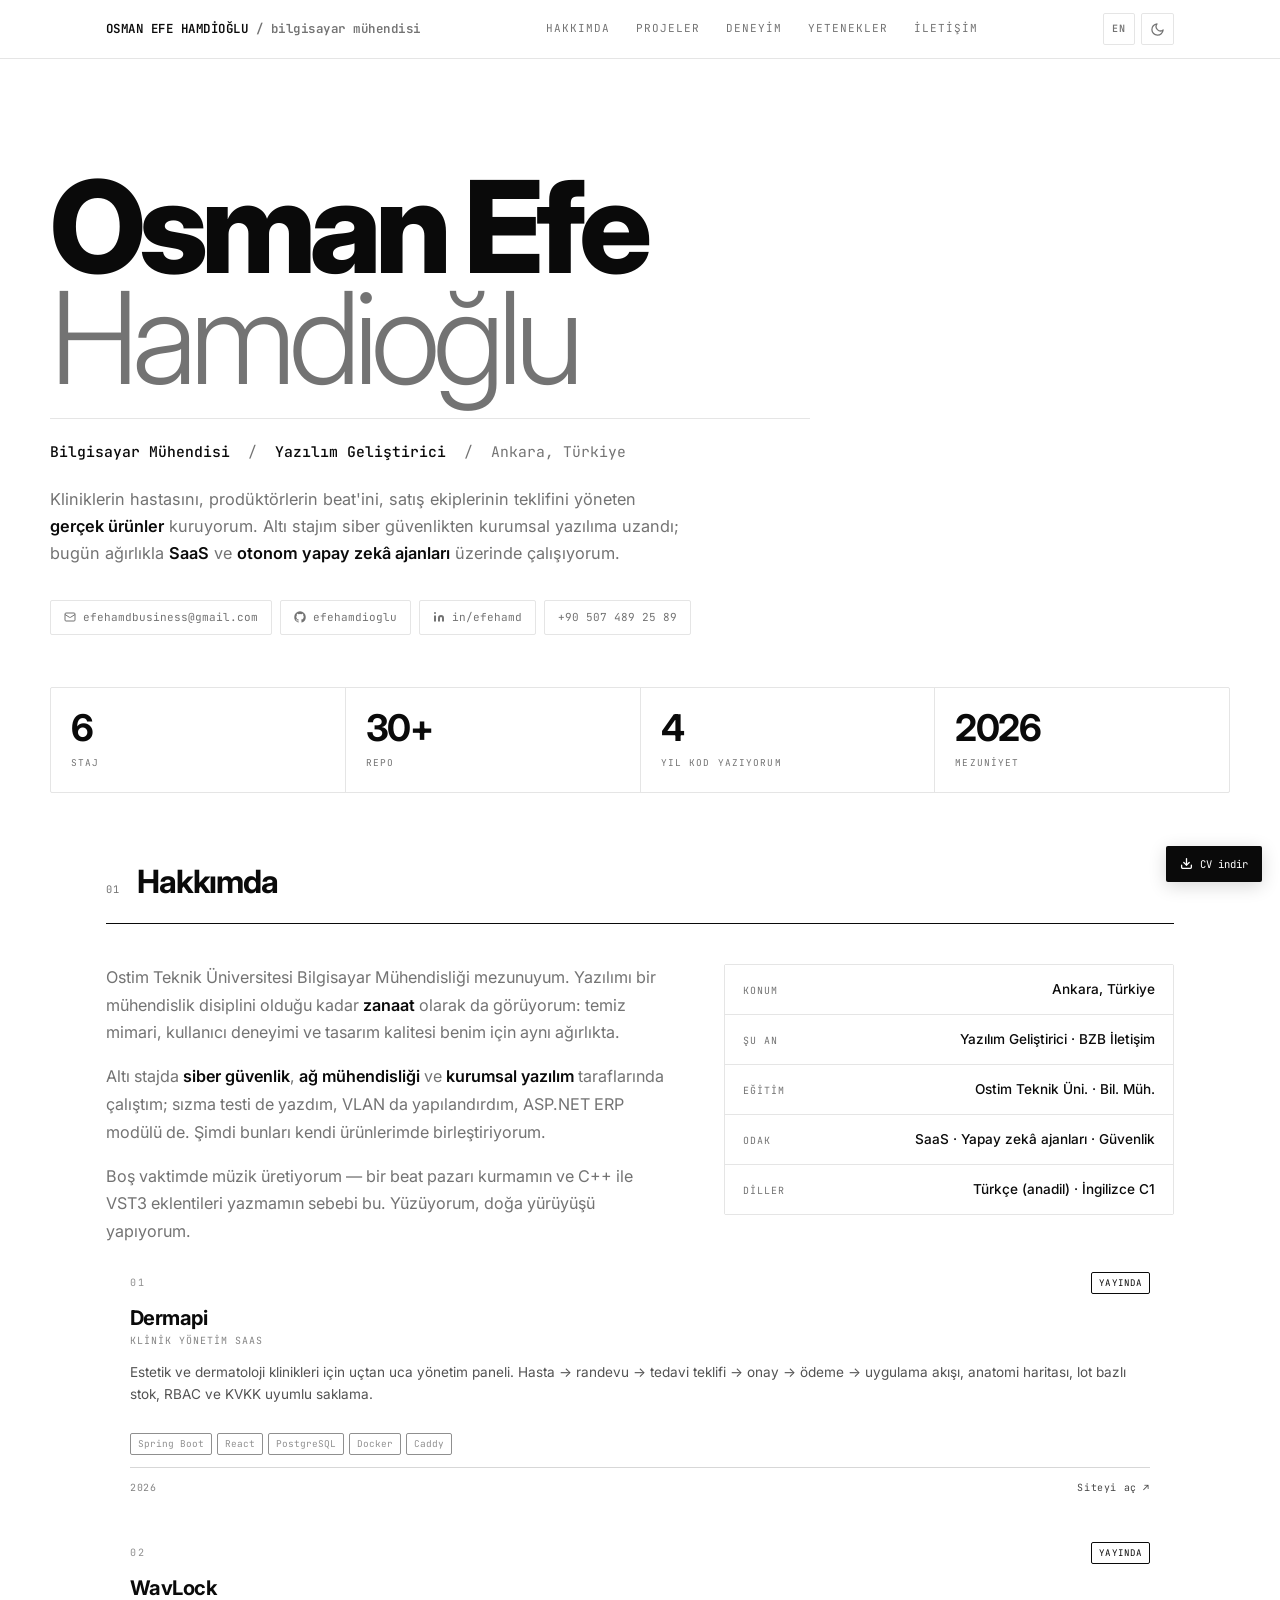
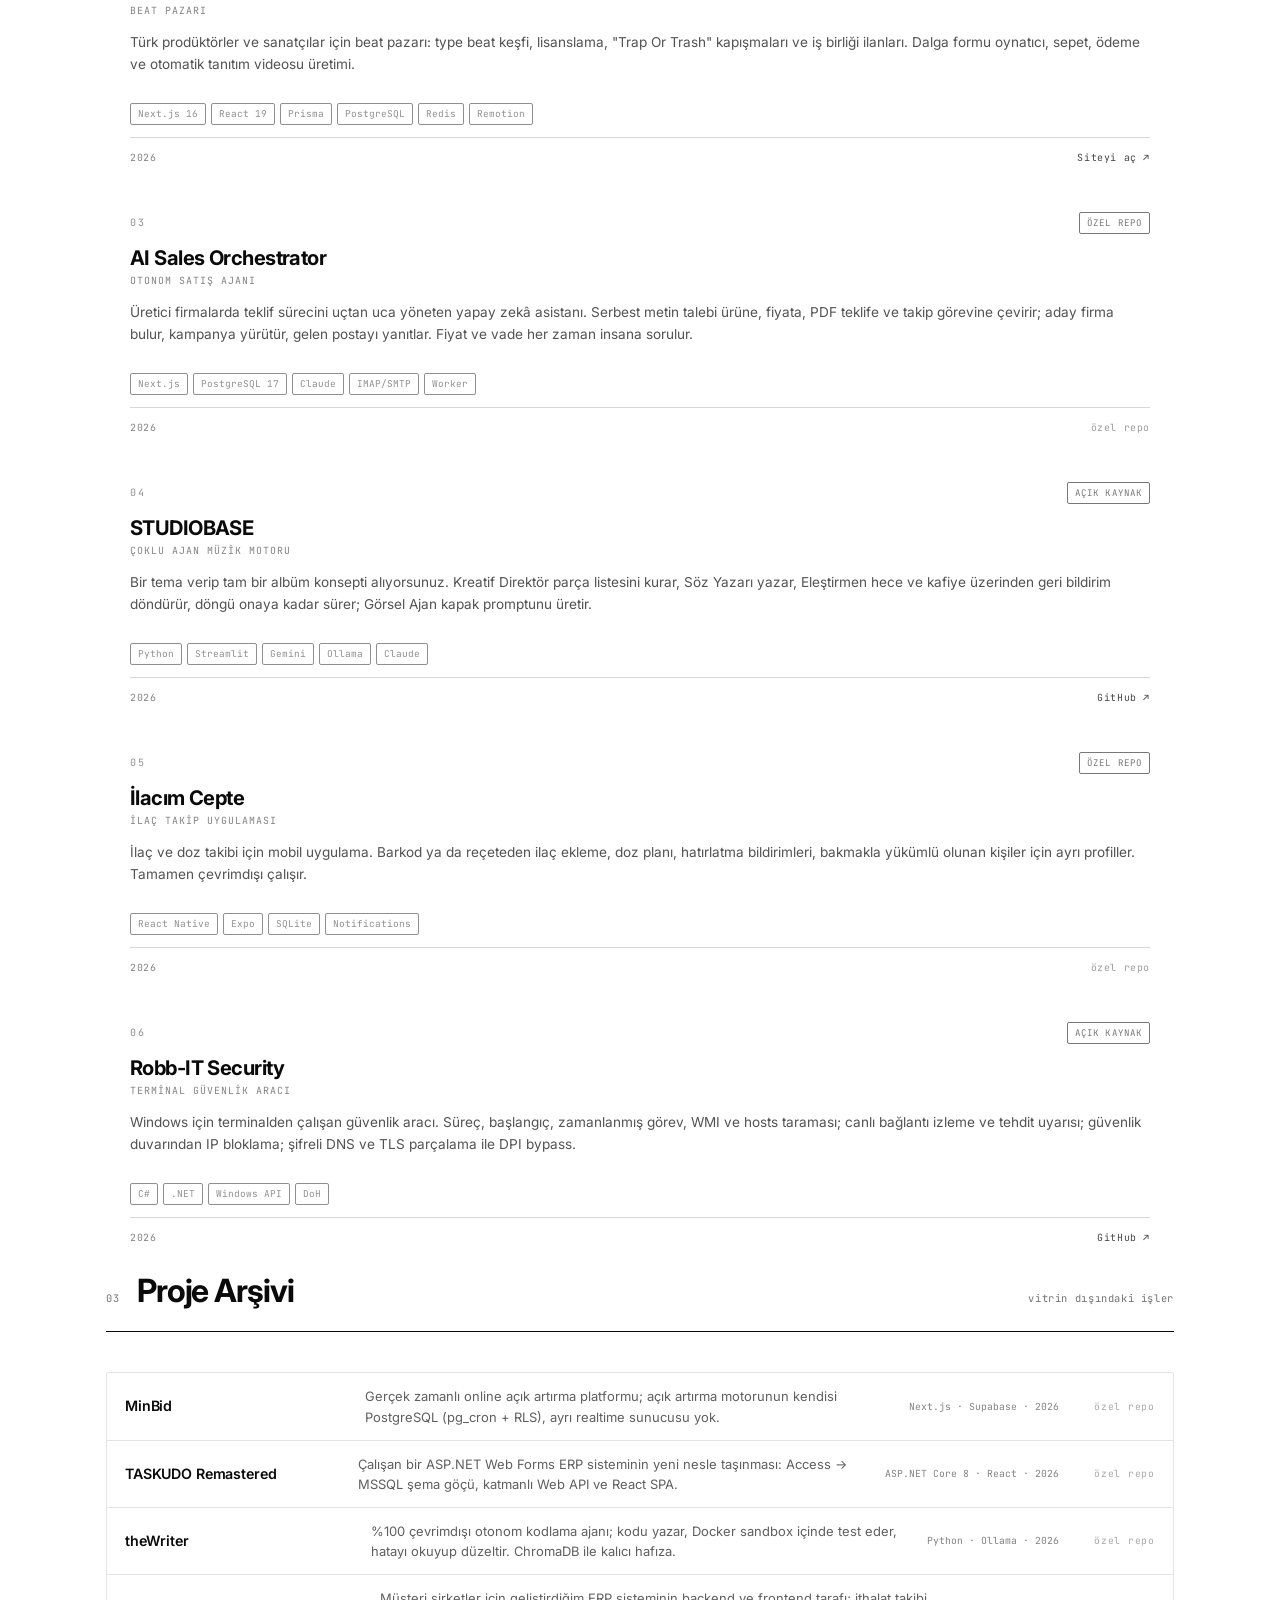
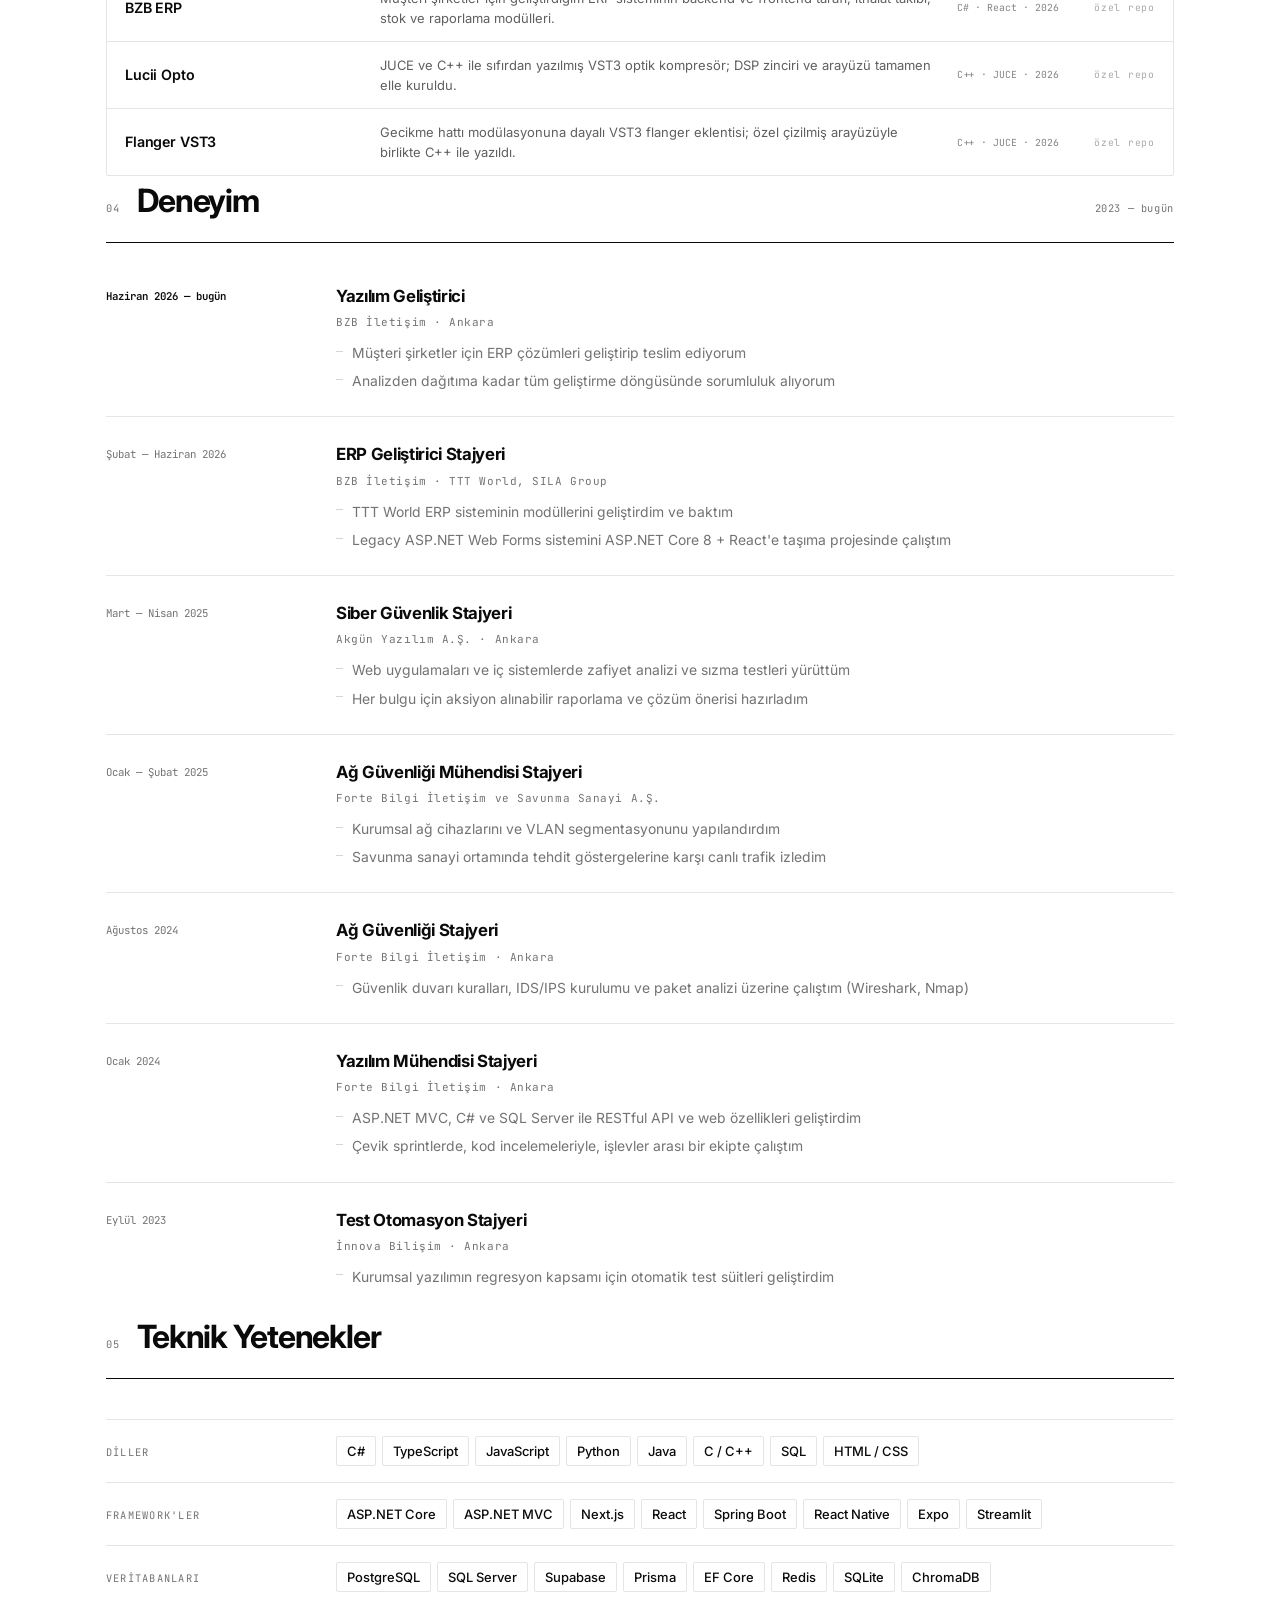
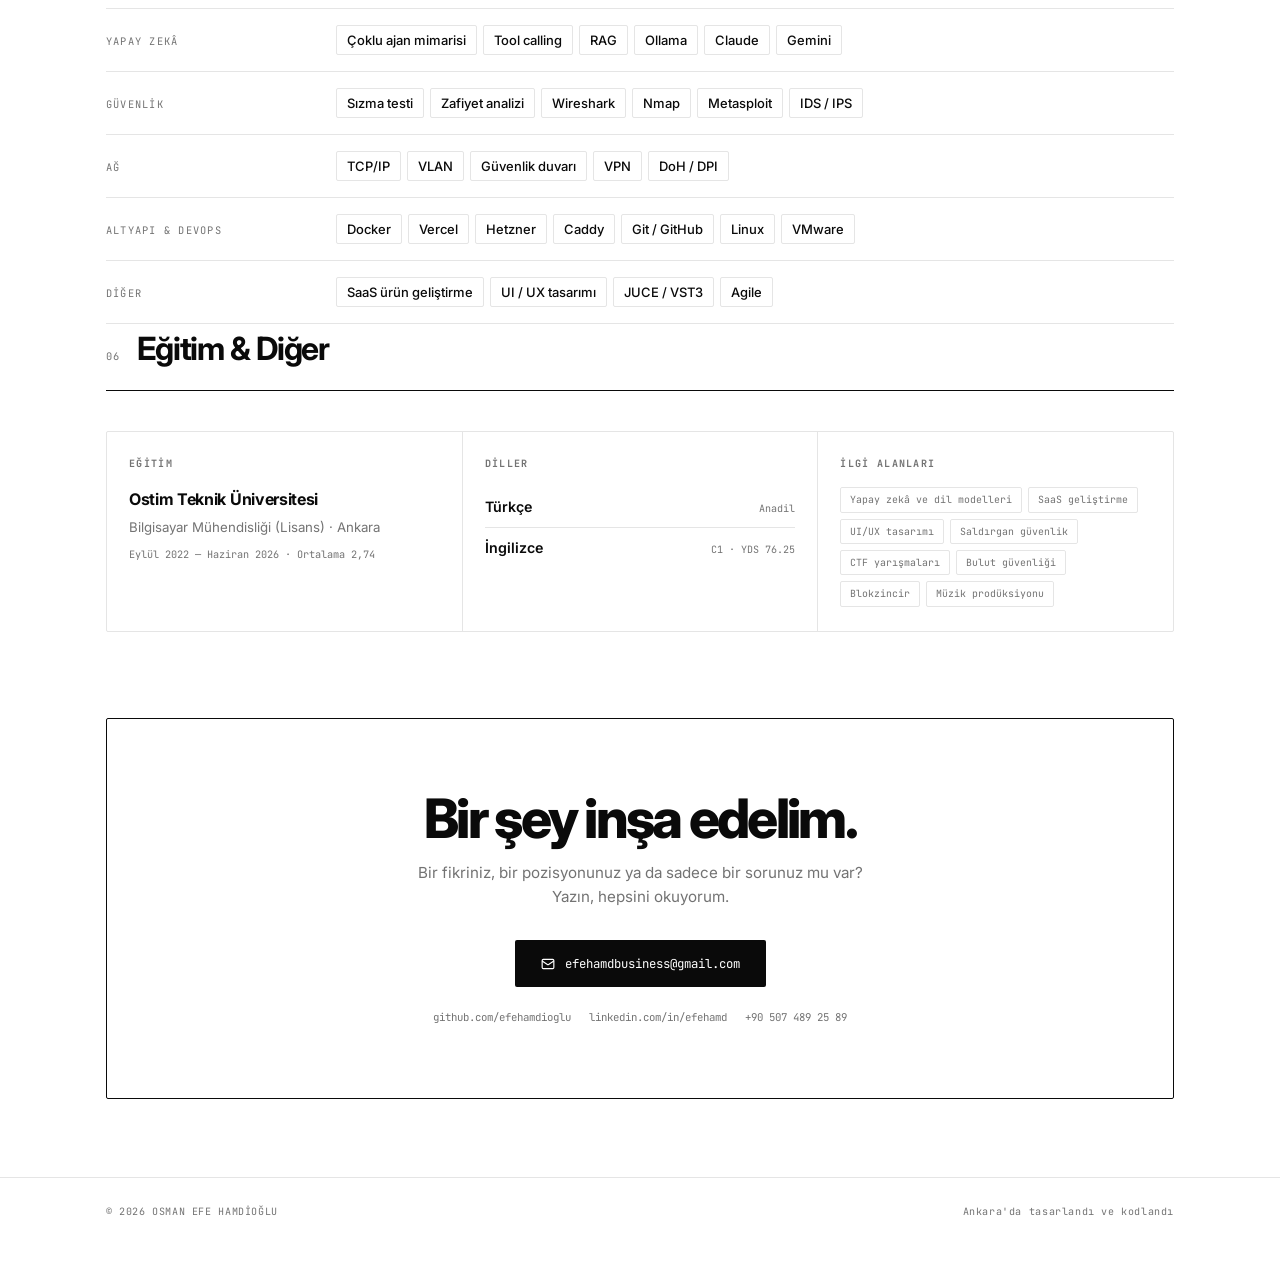
==== commit 94c9fc32: "Mezuniyet durumunu güncelle ve ortalamayı ekle '(beklenen)' ibaresi kaldırıldı, 'son sınıf öğrencisi" ====
--- a/index.html
+++ b/index.html
@@ -459,7 +459,7 @@
   <div class="about">
     <div>
       <p data-i18n="about-1">
-        Ostim Teknik Üniversitesi Bilgisayar Mühendisliği son sınıf öğrencisiyim.
+        Ostim Teknik Üniversitesi Bilgisayar Mühendisliği mezunuyum.
         Yazılımı bir mühendislik disiplini olduğu kadar <b>zanaat</b> olarak da görüyorum:
         temiz mimari, kullanıcı deneyimi ve tasarım kalitesi benim için aynı ağırlıkta.
       </p>
@@ -534,7 +534,7 @@
       <h4 data-i18n="t-edu">Eğitim</h4>
       <div class="edu-name">Ostim Teknik Üniversitesi</div>
       <div class="edu-meta" data-i18n="edu-degree">Bilgisayar Mühendisliği (Lisans) · Ankara</div>
-      <div class="edu-date" data-i18n="edu-date">Eylül 2022 — Haziran 2026 (beklenen)</div>
+      <div class="edu-date" data-i18n="edu-date">Eylül 2022 — Haziran 2026 · Ortalama 2,74</div>
     </div>
     <div class="tile">
       <h4 data-i18n="t-lang">Diller</h4>
@@ -590,7 +590,7 @@
 
   <div class="cv-sec">
     <div class="cv-sec-t">Hakkımda</div>
-    <p class="cv-p">Ostim Teknik Üniversitesi Bilgisayar Mühendisliği son sınıf öğrencisiyim. Yazılımı bir mühendislik disiplini olduğu kadar bir zanaat olarak da görüyorum; temiz mimari, kullanıcı deneyimi ve tasarım kalitesi benim için eşit derecede önemli. Altı staj sürecinde siber güvenlikten kurumsal yazılım geliştirmeye, ağ mühendisliğinden SaaS ürün geliştirmeye kadar geniş bir yelpazede çalıştım. Bugün ağırlıklı olarak SaaS ürünleri ve otonom yapay zekâ ajanları geliştiriyorum.</p>
+    <p class="cv-p">Ostim Teknik Üniversitesi Bilgisayar Mühendisliği mezunuyum. Yazılımı bir mühendislik disiplini olduğu kadar bir zanaat olarak da görüyorum; temiz mimari, kullanıcı deneyimi ve tasarım kalitesi benim için eşit derecede önemli. Altı staj sürecinde siber güvenlikten kurumsal yazılım geliştirmeye, ağ mühendisliğinden SaaS ürün geliştirmeye kadar geniş bir yelpazede çalıştım. Bugün ağırlıklı olarak SaaS ürünleri ve otonom yapay zekâ ajanları geliştiriyorum.</p>
   </div>
 
   <div class="cv-sec">
@@ -660,8 +660,8 @@
     <div class="cv-sec-t">Teknik Yetkinlikler</div>
     <div class="cv-grid">
       <div class="cv-line"><b>Diller:</b> C#, TypeScript / JavaScript, Python, Java, C / C++, SQL, HTML / CSS</div>
-      <div class="cv-line"><b>Çerçeveler:</b> ASP.NET Core &amp; MVC, Next.js, React, Spring Boot, React Native (Expo), Streamlit</div>
-      <div class="cv-line"><b>Veri:</b> PostgreSQL, SQL Server, Supabase, Prisma, EF Core, Redis, SQLite, ChromaDB</div>
+      <div class="cv-line"><b>Framework&#39;ler:</b> ASP.NET Core &amp; MVC, Next.js, React, Spring Boot, React Native (Expo), Streamlit</div>
+      <div class="cv-line"><b>Veritabanları:</b> PostgreSQL, SQL Server, Supabase, Prisma, EF Core, Redis, SQLite, ChromaDB</div>
       <div class="cv-line"><b>Yapay Zekâ:</b> Çoklu ajan mimarileri, tool-calling, RAG, Ollama, Claude, Gemini</div>
       <div class="cv-line"><b>Güvenlik:</b> Sızma testi, zafiyet analizi, Wireshark, Nmap, Metasploit, IDS/IPS</div>
       <div class="cv-line"><b>Ağ:</b> TCP/IP, VLAN, güvenlik duvarı, VPN, DoH / DPI</div>
@@ -672,8 +672,8 @@
 
   <div class="cv-sec">
     <div class="cv-sec-t">Eğitim</div>
-    <div class="cv-row"><span class="cv-row-t">Ostim Teknik Üniversitesi</span><span class="cv-row-d">Eylül 2022 — Haziran 2026 (beklenen)</span></div>
-    <div class="cv-row-s">Bilgisayar Mühendisliği (Lisans) — Ankara</div>
+    <div class="cv-row"><span class="cv-row-t">Ostim Teknik Üniversitesi</span><span class="cv-row-d">Eylül 2022 — Haziran 2026</span></div>
+    <div class="cv-row-s">Bilgisayar Mühendisliği (Lisans) — Ankara · Ortalama 2,74</div>
   </div>
 
   <div class="cv-sec">
@@ -874,7 +874,7 @@
     'm-intern':'Internships','m-repo':'Repositories','m-years':'Years writing code','m-grad':'Graduating',
     's-about':'About','s-work':'Selected Work','s-archive':'Project Archive','s-archive-note':'work outside the showcase',
     's-exp':'Experience','s-exp-note':'2023 — today','s-skills':'Technical Skills','s-edu':'Education & More',
-    'about-1':'I\'m a final-year Computer Engineering student at Ostim Technical University. I see software as much as a <b>craft</b> as an engineering discipline: clean architecture, user experience and design quality carry equal weight for me.',
+    'about-1':'I\'m a Computer Engineering graduate of Ostim Technical University. I see software as much as a <b>craft</b> as an engineering discipline: clean architecture, user experience and design quality carry equal weight for me.',
     'about-2':'Across six internships I worked in <b>cybersecurity</b>, <b>network engineering</b> and <b>enterprise software</b> — I have written pentest reports, configured VLANs and shipped ASP.NET ERP modules. Now I combine all of it in my own products.',
     'about-3':'I produce music in my spare time — that is why I built a beat marketplace and why I write VST3 plugins in C++. I swim and hike.',
     'f-loc':'Location','f-loc-v':'Ankara, Türkiye',
@@ -883,7 +883,7 @@
     'f-focus':'Focus','f-focus-v':'SaaS · AI agents · Security',
     'f-lang':'Languages','f-lang-v':'Turkish (native) · English C1',
     't-edu':'Education','t-lang':'Languages','t-int':'Interests',
-    'edu-degree':'BSc Computer Engineering · Ankara','edu-date':'Sep 2022 — Jun 2026 (expected)',
+    'edu-degree':'BSc Computer Engineering · Ankara','edu-date':'Sep 2022 — Jun 2026 · GPA 2.74',
     'lang-tr':'Turkish','lang-tr-v':'Native','lang-en':'English',
     'c-title':'Let\'s build something.','c-sub':'An idea, a role, or just a question — write to me. I read all of it.',
     'foot-note':'Designed and coded in Ankara',
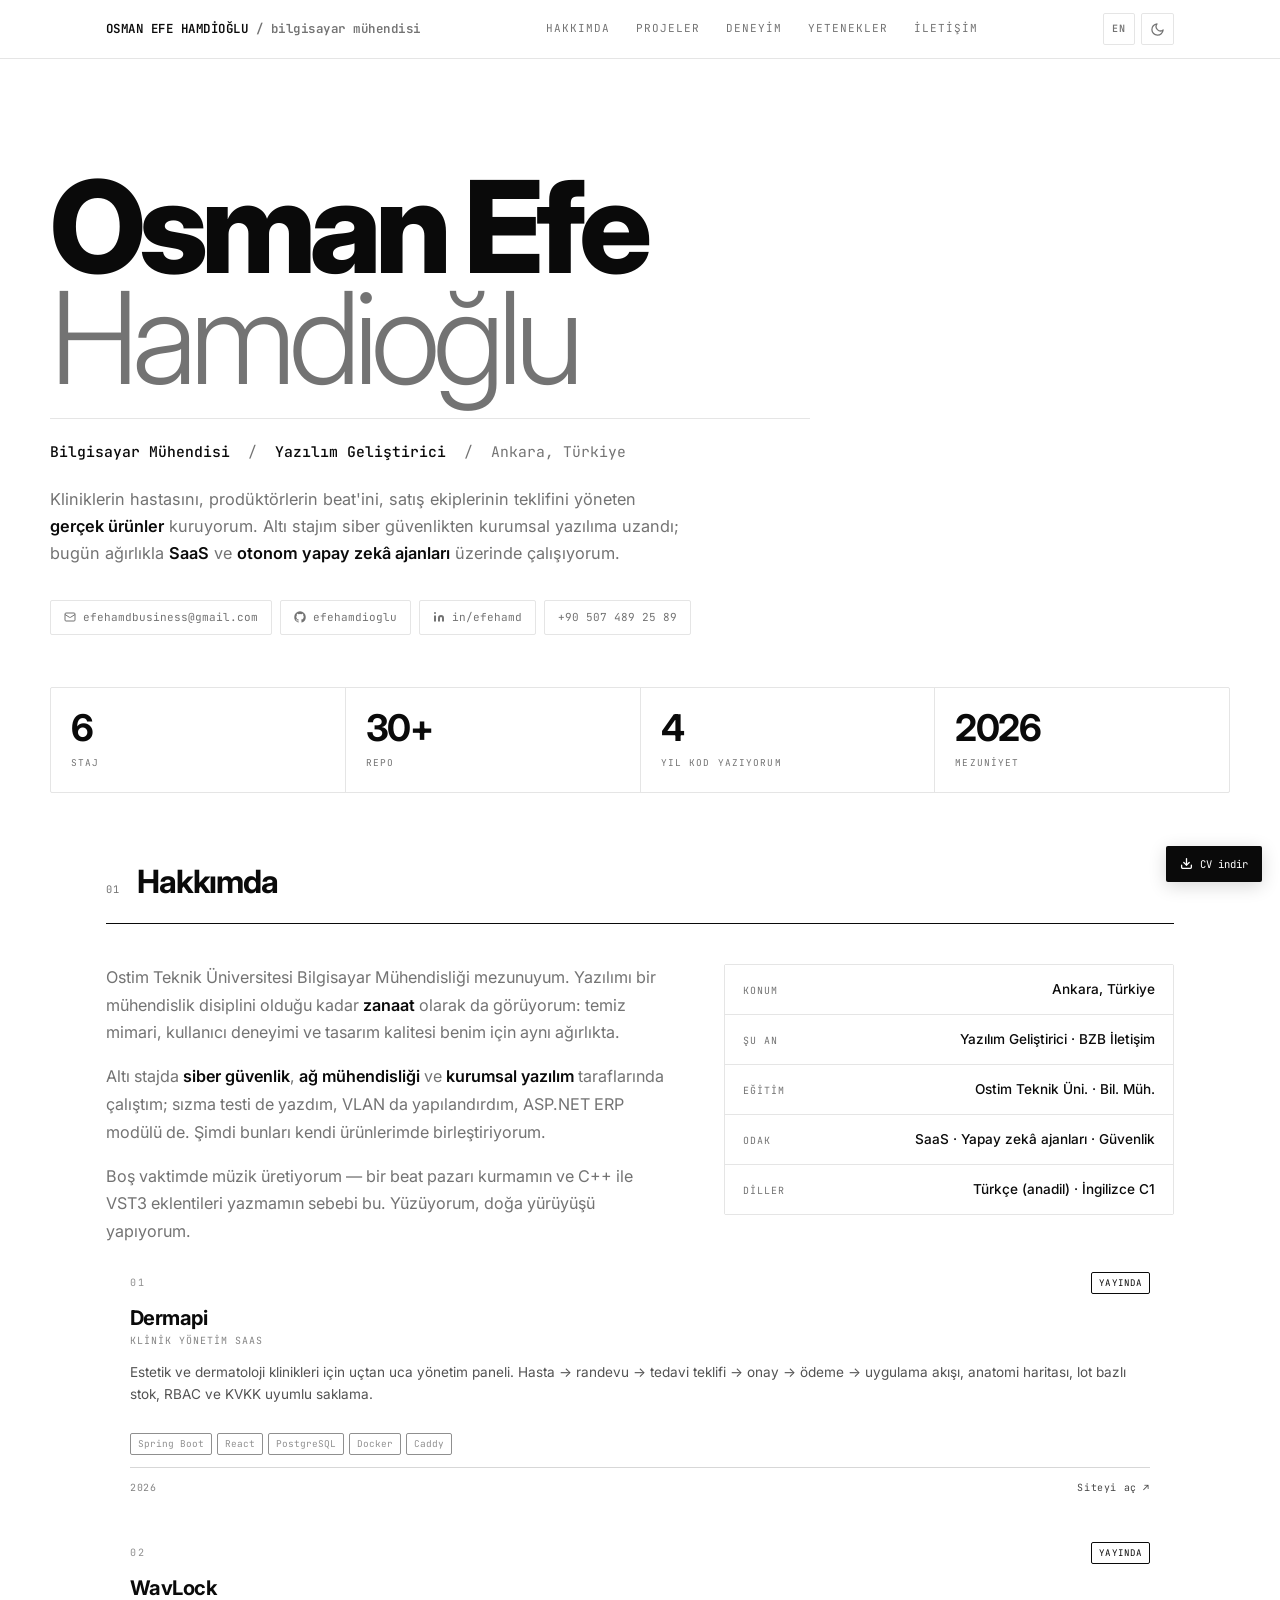
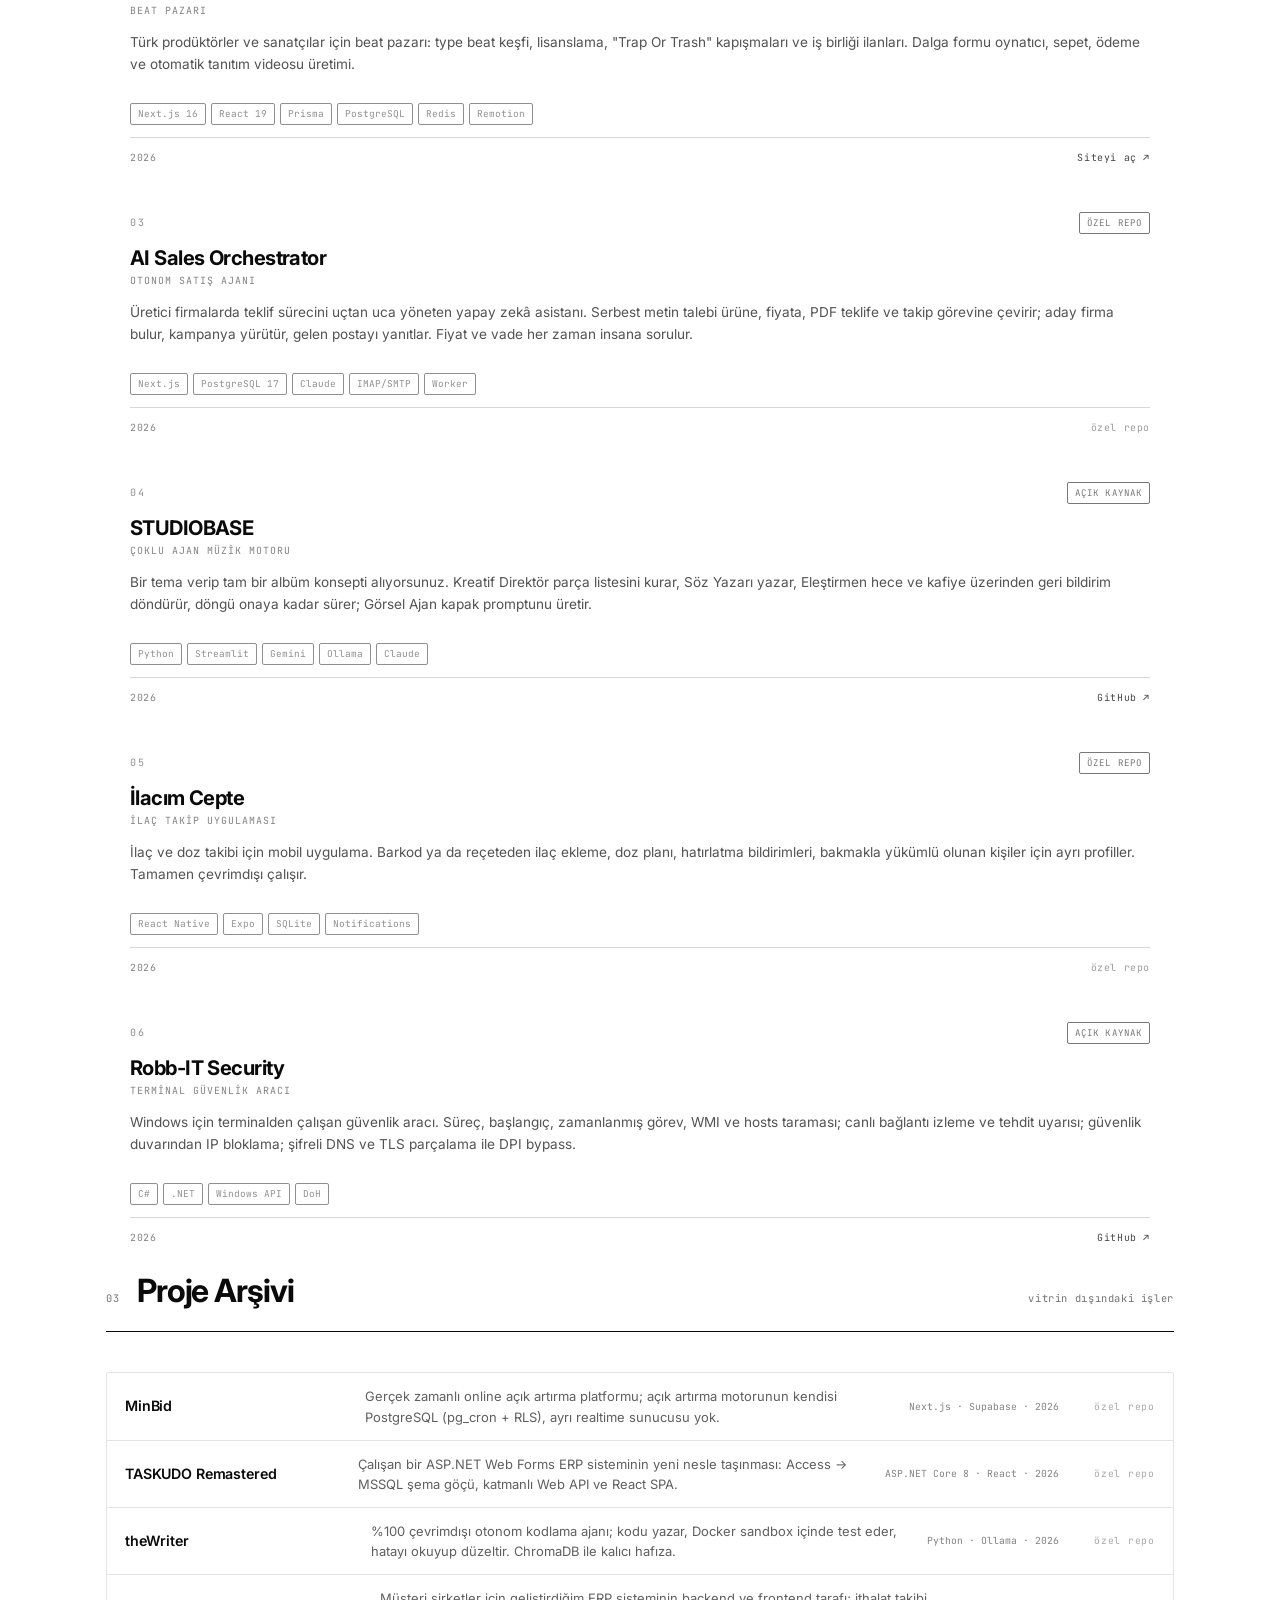
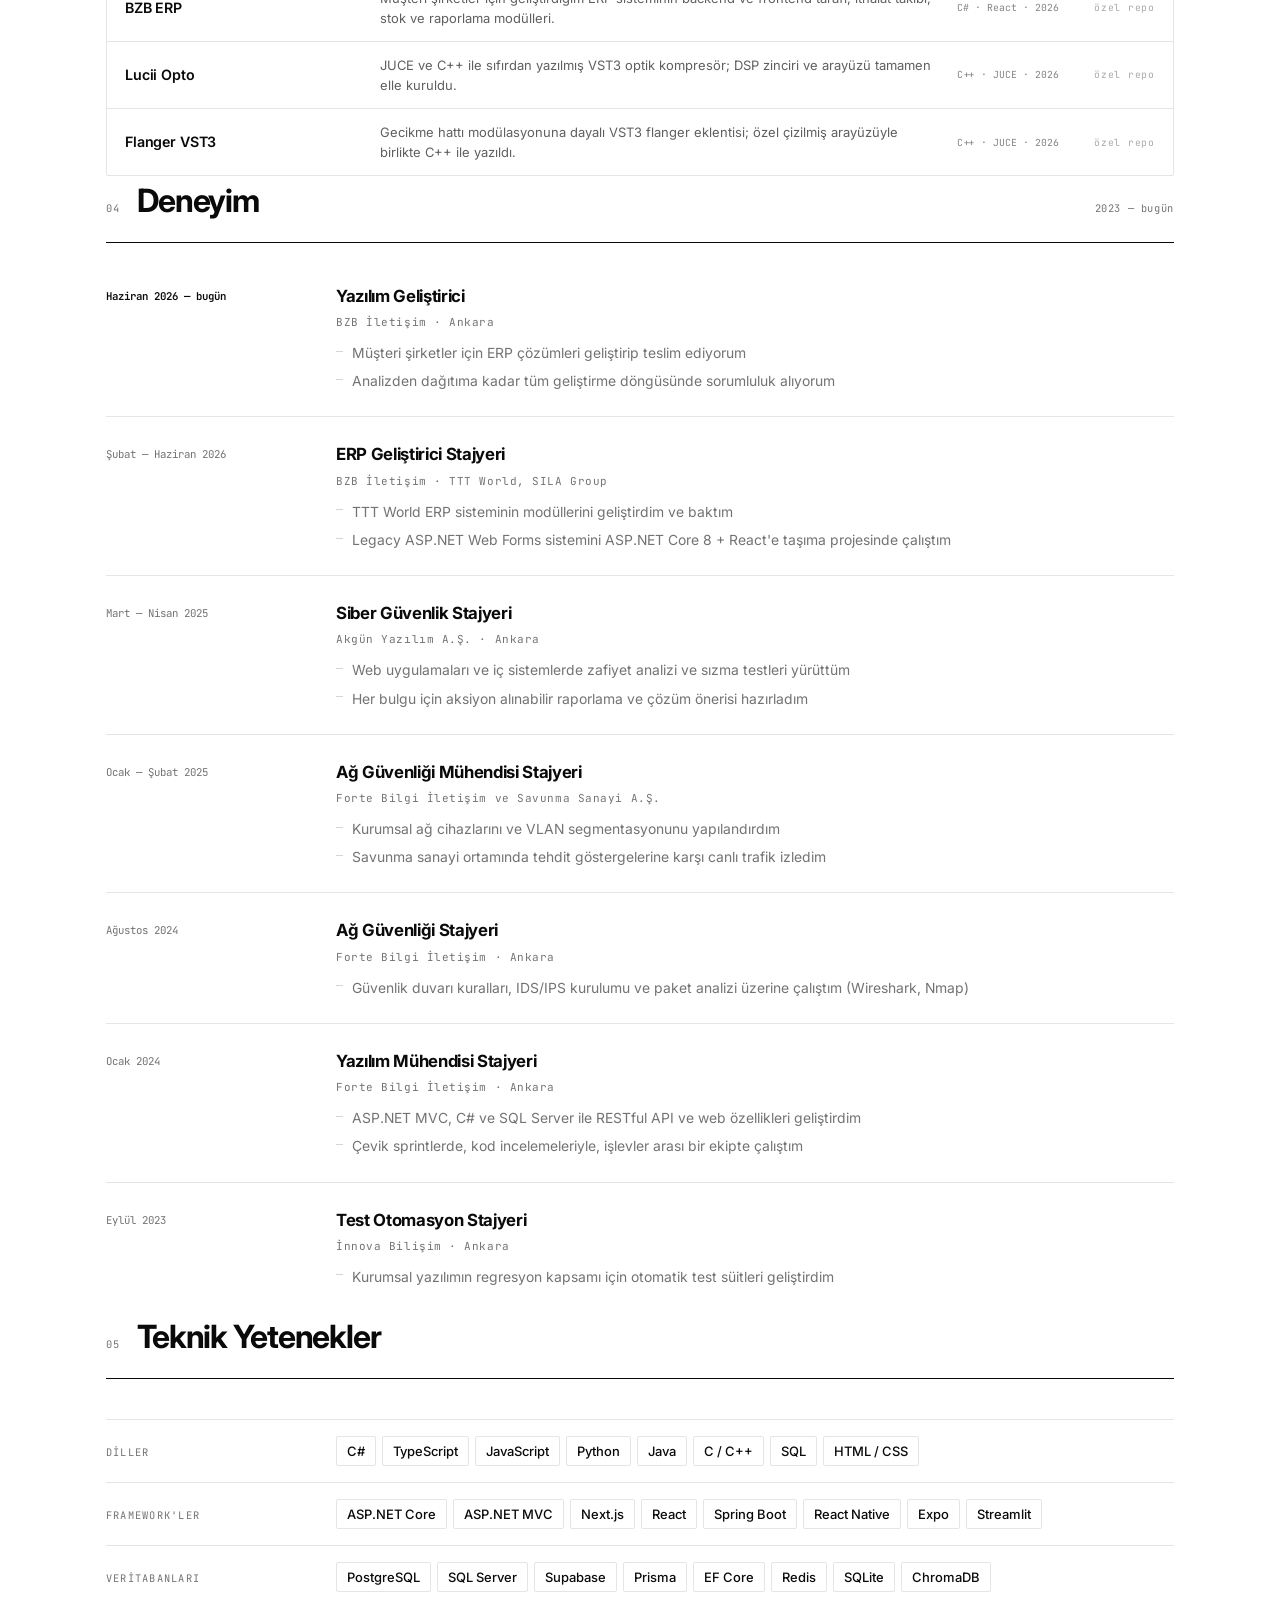
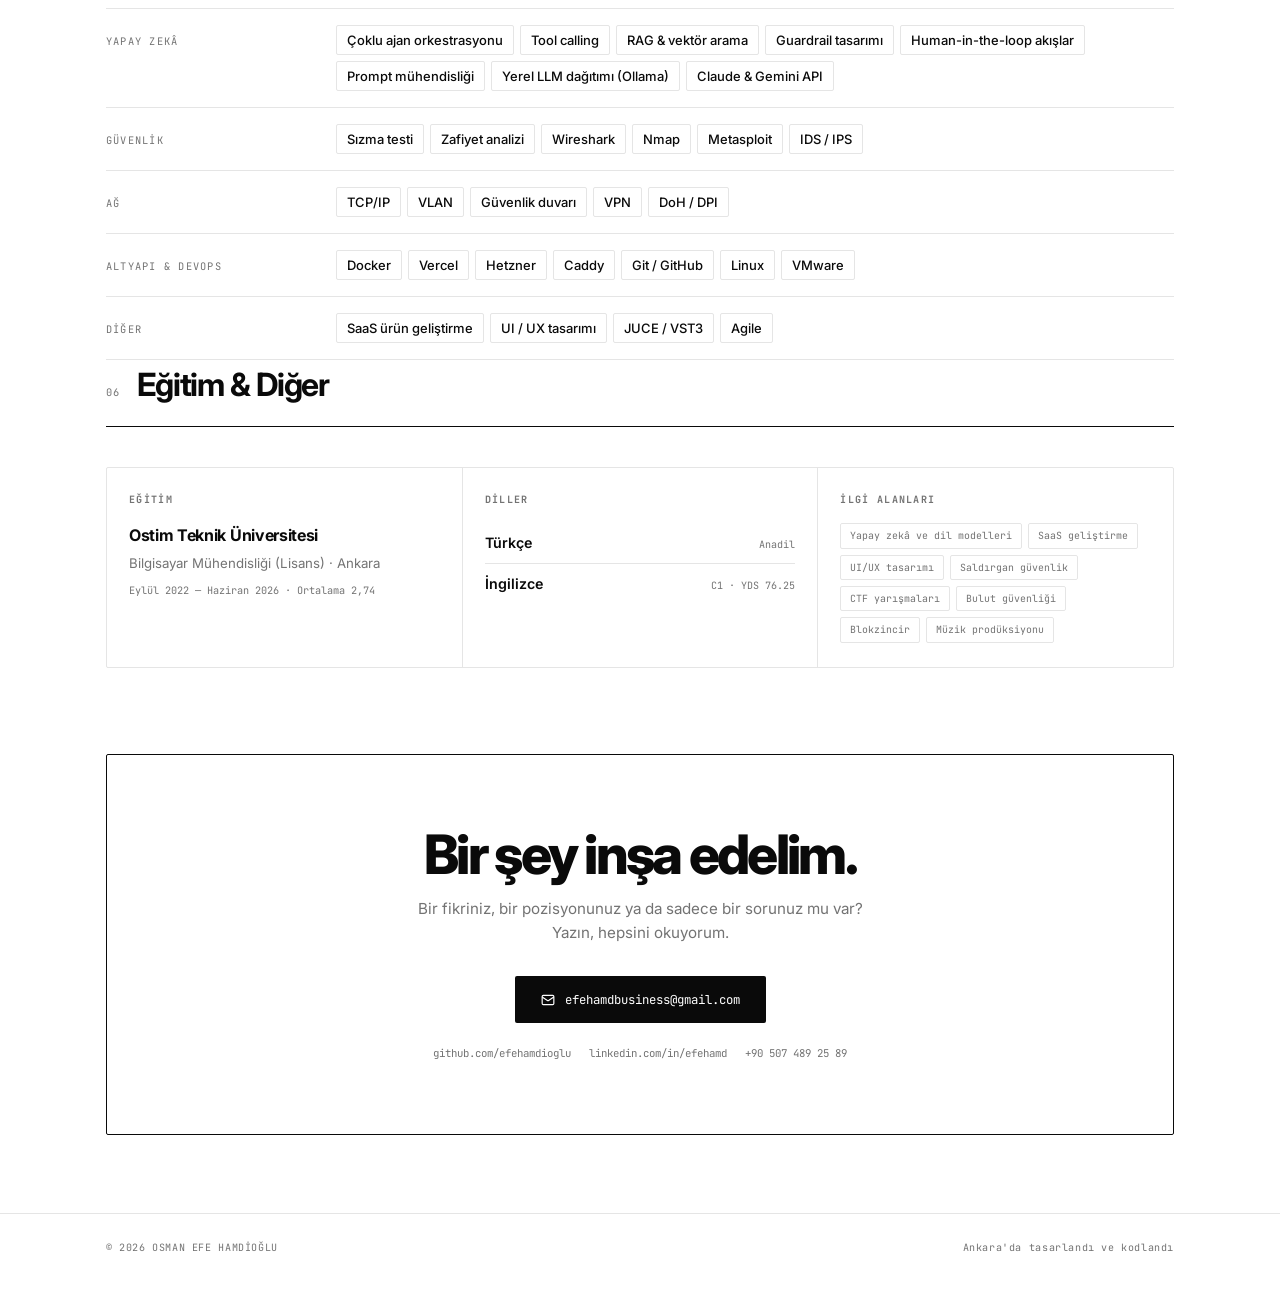
==== commit 52bca15e: "Yapay zekâ yeteneklerini daha profesyonel ifade et Çoklu ajan orkestrasyonu, RAG ve vektör arama, gu" ====
--- a/index.html
+++ b/index.html
@@ -662,7 +662,7 @@
       <div class="cv-line"><b>Diller:</b> C#, TypeScript / JavaScript, Python, Java, C / C++, SQL, HTML / CSS</div>
       <div class="cv-line"><b>Framework&#39;ler:</b> ASP.NET Core &amp; MVC, Next.js, React, Spring Boot, React Native (Expo), Streamlit</div>
       <div class="cv-line"><b>Veritabanları:</b> PostgreSQL, SQL Server, Supabase, Prisma, EF Core, Redis, SQLite, ChromaDB</div>
-      <div class="cv-line"><b>Yapay Zekâ:</b> Çoklu ajan mimarileri, tool-calling, RAG, Ollama, Claude, Gemini</div>
+      <div class="cv-line"><b>Yapay Zekâ:</b> Çoklu ajan orkestrasyonu, tool calling, RAG ve vektör arama, guardrail tasarımı, human-in-the-loop akışlar, prompt mühendisliği, yerel LLM dağıtımı (Ollama), Claude ve Gemini API entegrasyonu</div>
       <div class="cv-line"><b>Güvenlik:</b> Sızma testi, zafiyet analizi, Wireshark, Nmap, Metasploit, IDS/IPS</div>
       <div class="cv-line"><b>Ağ:</b> TCP/IP, VLAN, güvenlik duvarı, VPN, DoH / DPI</div>
       <div class="cv-line"><b>Altyapı:</b> Docker, Vercel, Hetzner, Caddy, Git / GitHub, Linux, VMware</div>
@@ -843,8 +843,10 @@
   { k:{ tr:'Veritabanları', en:'Data' },
     v:['PostgreSQL','SQL Server','Supabase','Prisma','EF Core','Redis','SQLite','ChromaDB'] },
   { k:{ tr:'Yapay Zekâ', en:'AI' },
-    v:['Çoklu ajan mimarisi','Tool calling','RAG','Ollama','Claude','Gemini'],
-    vEn:['Multi-agent systems','Tool calling','RAG','Ollama','Claude','Gemini'] },
+    v:['Çoklu ajan orkestrasyonu','Tool calling','RAG & vektör arama','Guardrail tasarımı',
+       'Human-in-the-loop akışlar','Prompt mühendisliği','Yerel LLM dağıtımı (Ollama)','Claude & Gemini API'],
+    vEn:['Multi-agent orchestration','Tool calling','RAG & vector search','Guardrail design',
+         'Human-in-the-loop flows','Prompt engineering','Local LLM deployment (Ollama)','Claude & Gemini APIs'] },
   { k:{ tr:'Güvenlik', en:'Security' },
     v:['Sızma testi','Zafiyet analizi','Wireshark','Nmap','Metasploit','IDS / IPS'],
     vEn:['Penetration testing','Vulnerability assessment','Wireshark','Nmap','Metasploit','IDS / IPS'] },
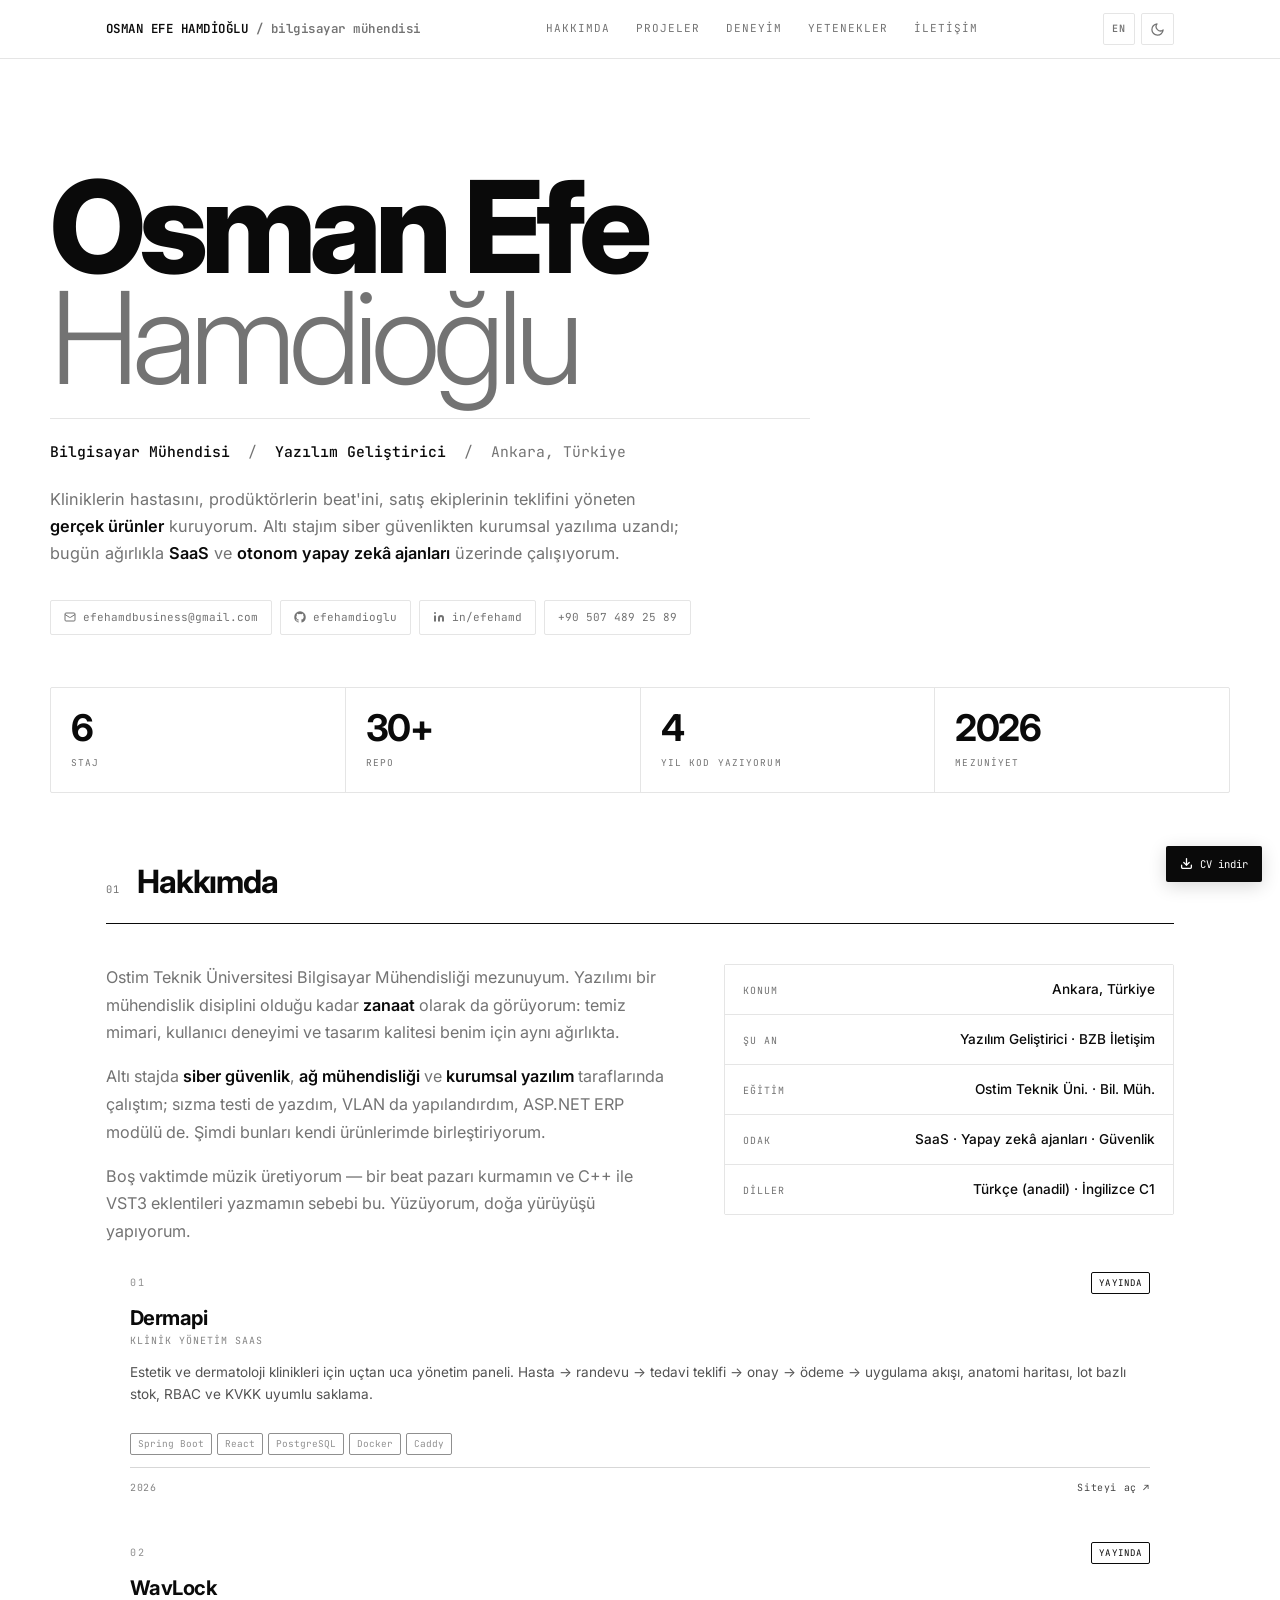
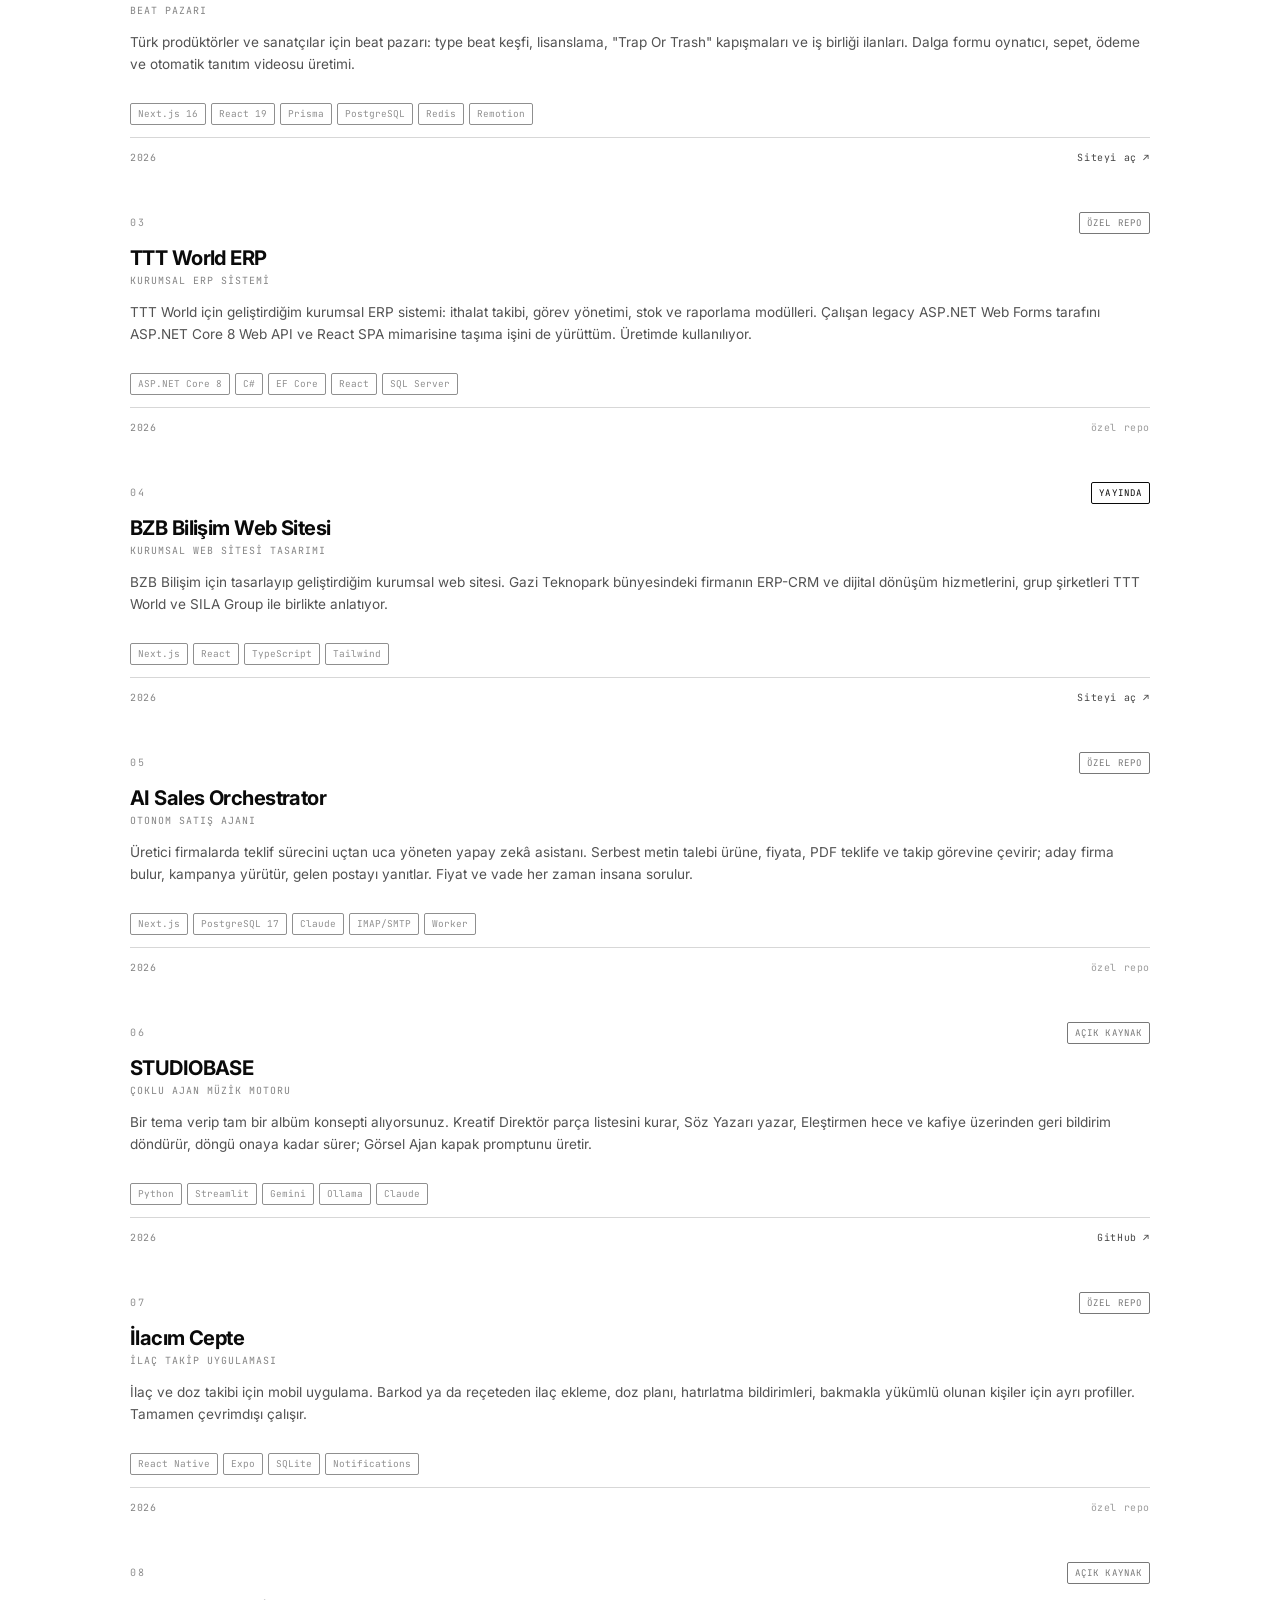
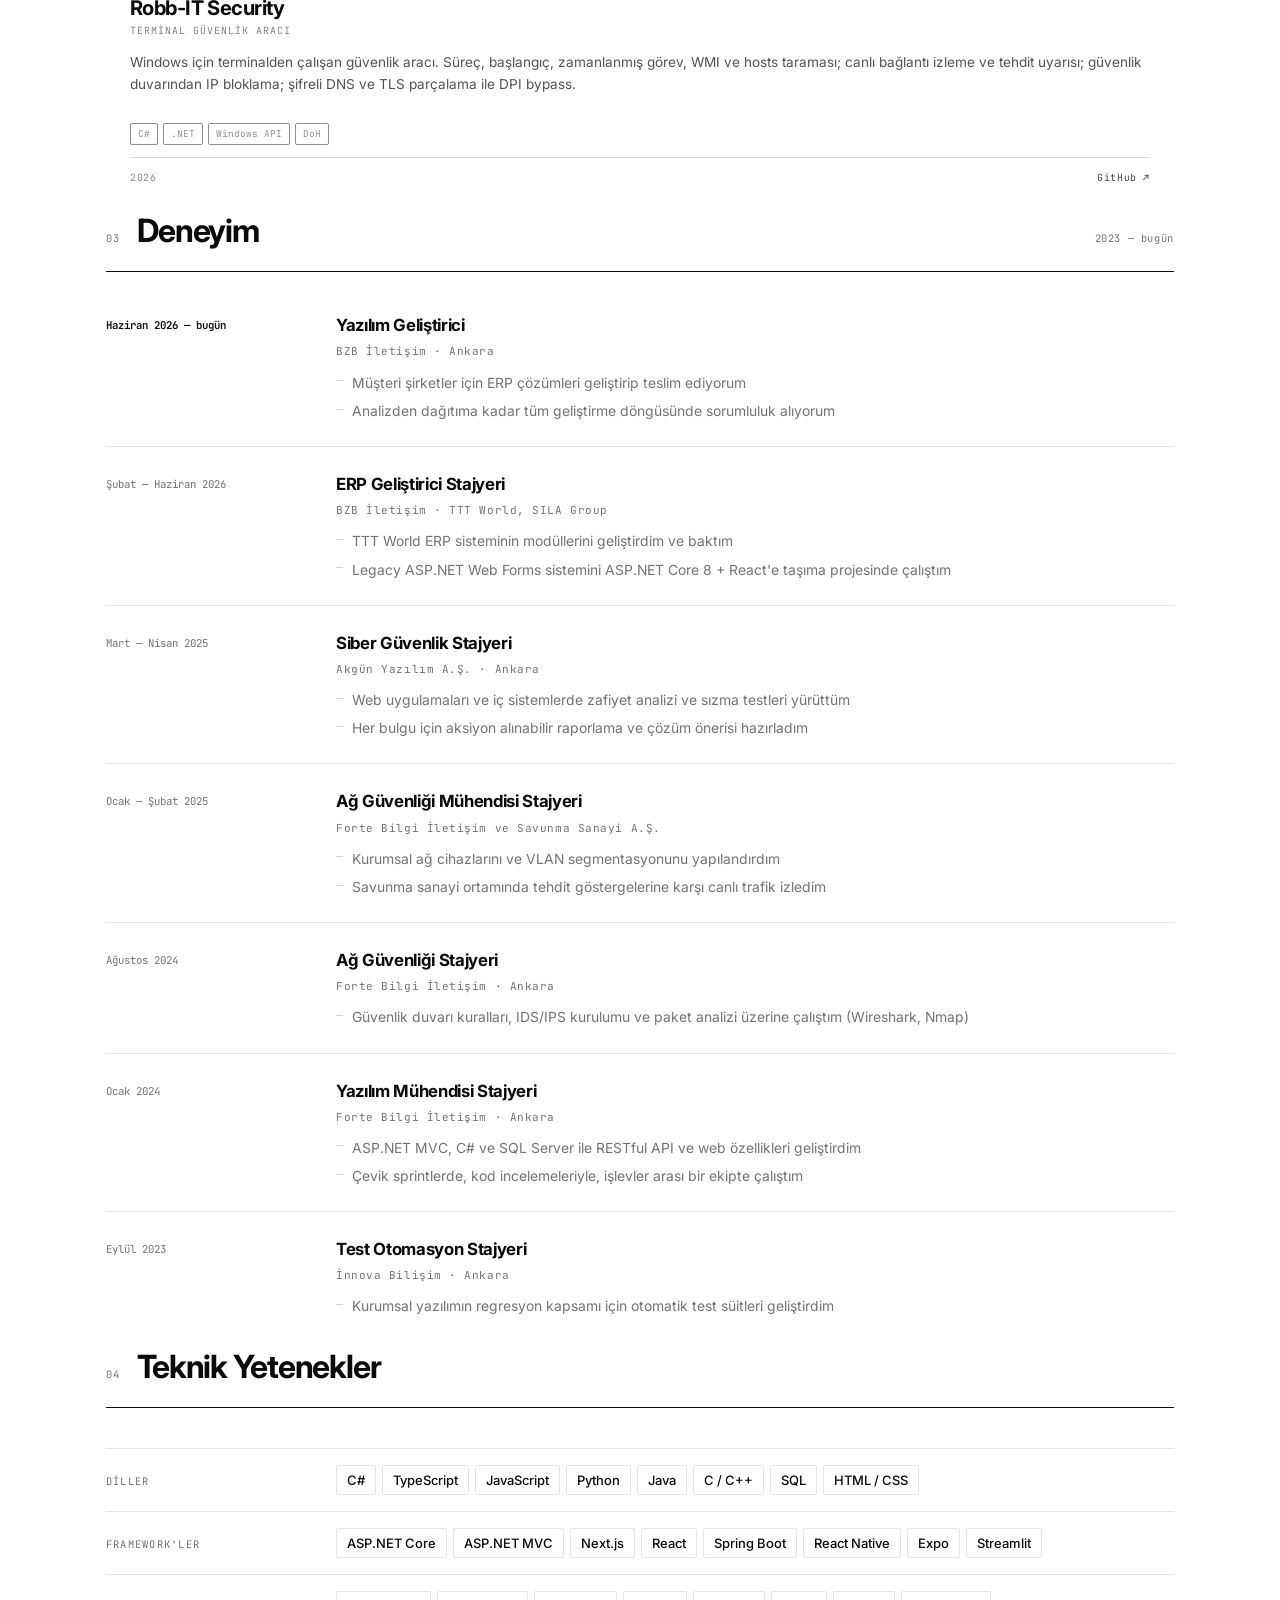
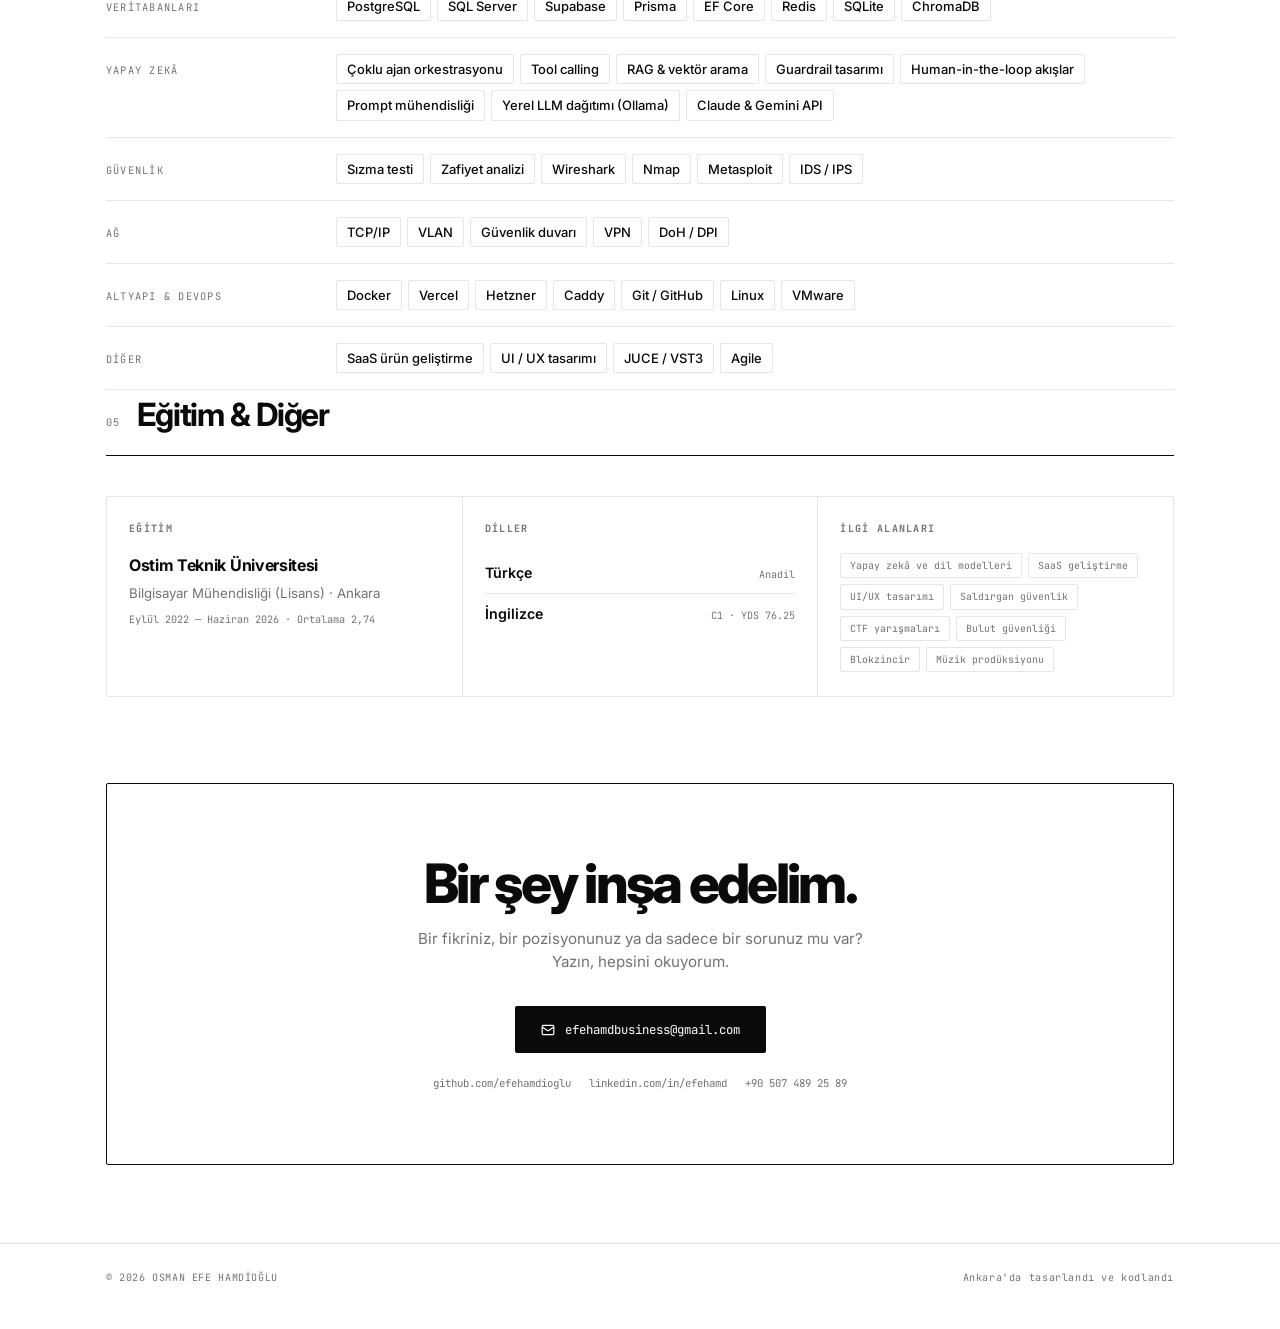
==== commit 143b2e1c: "Arşiv bölümünü kaldır, vitrini Proje Arşivi yap, iş projelerini ekle Ayrı Arşiv bölümü (veri, HTML, " ====
--- a/index.html
+++ b/index.html
@@ -247,23 +247,6 @@
 .proj-links a:hover { opacity:1; text-decoration:underline; text-underline-offset:3px; }
 .proj-links .none { opacity:.4; }
 
-/* ─── ARŞİV ────────────────────────────────────────────────── */
-.archive { border:1px solid var(--border); border-radius:var(--r); overflow:hidden; }
-.arc-row {
-  display:grid; grid-template-columns:minmax(140px,.85fr) 2fr minmax(86px,auto) 80px;
-  gap:16px; align-items:center; padding:13px 18px;
-  border-bottom:1px solid var(--border); transition:background .2s, color .2s;
-}
-.arc-row:last-child { border-bottom:none; }
-.arc-row:hover { background:var(--fg); color:var(--bg); }
-.arc-name { font-weight:600; font-size:.89rem; letter-spacing:-.01em; }
-.arc-desc { font-size:.81rem; opacity:.65; }
-.arc-tech { font-family:var(--font-mono); font-size:.61rem; opacity:.5; }
-.arc-link { font-family:var(--font-mono); font-size:.61rem; letter-spacing:.08em;
-  text-align:right; opacity:.7; }
-.arc-link a:hover { text-decoration:underline; text-underline-offset:3px; }
-.arc-link .none { opacity:.5; }
-
 /* ─── DENEYİM ──────────────────────────────────────────────── */
 .exp-item {
   display:grid; grid-template-columns:186px 1fr; gap:clamp(14px,4vw,44px);
@@ -350,9 +333,6 @@
   .trio { grid-template-columns:1fr; }
   .exp-item, .skill-row { grid-template-columns:1fr; gap:10px; }
   .exp-when { padding-top:0; }
-  .arc-row { grid-template-columns:1fr auto; gap:5px 14px; }
-  .arc-desc { grid-column:1 / -1; order:3; }
-  .arc-tech { grid-column:1 / -1; order:4; }
   .nav-links { display:none; }
 }
 @media (max-width:560px) {
@@ -487,27 +467,17 @@
 <section id="vitrin" class="wrap reveal">
   <div class="sec-head">
     <span class="sec-num">02</span>
-    <h2 class="sec-title" data-i18n="s-work">Seçilmiş İşler</h2>
+    <h2 class="sec-title" data-i18n="s-work">Proje Arşivi</h2>
     <span class="sec-note" id="proj-count"></span>
   </div>
   <div class="filters" id="filters" role="group"></div>
   <div class="vitrin" id="vitrin"></div>
 </section>
 
-<!-- ══ ARŞİV ══ -->
-<section id="arsiv" class="wrap reveal">
-  <div class="sec-head">
-    <span class="sec-num">03</span>
-    <h2 class="sec-title" data-i18n="s-archive">Proje Arşivi</h2>
-    <span class="sec-note" data-i18n="s-archive-note">vitrin dışındaki işler</span>
-  </div>
-  <div class="archive" id="archive"></div>
-</section>
-
 <!-- ══ DENEYİM ══ -->
 <section id="deneyim" class="wrap reveal">
   <div class="sec-head">
-    <span class="sec-num">04</span>
+    <span class="sec-num">03</span>
     <h2 class="sec-title" data-i18n="s-exp">Deneyim</h2>
     <span class="sec-note" data-i18n="s-exp-note">2023 — bugün</span>
   </div>
@@ -517,7 +487,7 @@
 <!-- ══ YETENEKLER ══ -->
 <section id="yetenekler" class="wrap reveal">
   <div class="sec-head">
-    <span class="sec-num">05</span>
+    <span class="sec-num">04</span>
     <h2 class="sec-title" data-i18n="s-skills">Teknik Yetenekler</h2>
   </div>
   <div class="skills" id="skills"></div>
@@ -526,7 +496,7 @@
 <!-- ══ EĞİTİM / DİL / İLGİ ══ -->
 <section id="egitim" class="wrap reveal">
   <div class="sec-head">
-    <span class="sec-num">06</span>
+    <span class="sec-num">05</span>
     <h2 class="sec-title" data-i18n="s-edu">Eğitim & Diğer</h2>
   </div>
   <div class="trio">
@@ -649,6 +619,8 @@
     <ul class="cv-ul">
       <li><b>Dermapi</b> (dermapi.net) — Estetik ve dermatoloji klinikleri için klinik yönetim SaaS'ı. Spring Boot + React, PostgreSQL, Docker. Hasta, randevu, tedavi teklifi, stok/lot ve KVKK uyumlu kayıt yönetimi.</li>
       <li><b>WavLock</b> (wavlock.com) — Türk prodüktörler ve sanatçılar için beat pazarı: keşif, lisanslama, yarışma ve iş birliği. Next.js 16, React 19, Prisma, PostgreSQL, Redis.</li>
+      <li><b>TTT World ERP</b> — TTT World için geliştirdiğim kurumsal ERP sistemi: ithalat takibi, görev yönetimi, stok ve raporlama. Legacy ASP.NET Web Forms tarafının ASP.NET Core 8 ve React mimarisine taşınması. Üretimde.</li>
+      <li><b>BZB Bilişim Web Sitesi</b> (bzb-bilisim.vercel.app) — Firmanın ERP-CRM ve dijital dönüşüm hizmetlerini anlatan kurumsal web sitesinin tasarımı ve geliştirmesi. Next.js, TypeScript.</li>
       <li><b>AI Sales Orchestrator</b> — Üretici firmalarda serbest metin talebi ürüne, fiyata, PDF teklife ve takip görevine dönüştüren otonom satış ajanı. Next.js, PostgreSQL, arka plan worker.</li>
       <li><b>STUDIOBASE</b> — Çoklu ajanlı müzik konsepti ve söz motoru; Kreatif Direktör, Söz Yazarı, Eleştirmen ve Görsel Stil ajanları birbirine veri aktararak albüm konsepti üretir. Python, Streamlit. Açık kaynak.</li>
       <li><b>İlacım Cepte</b> — İlaç ve doz takibi için çevrimdışı çalışan mobil uygulama; barkod/reçeteden ilaç ekleme, hatırlatma bildirimleri, bakmakla yükümlü olunan kişiler için ayrı profiller. React Native, Expo.</li>
@@ -730,6 +702,26 @@
     stack:['Next.js 16','React 19','Prisma','PostgreSQL','Redis','Remotion'],
     links:{ live:'https://wavlock.com' }
   },,
+  {
+    name:'TTT World ERP', cats:['product'], year:'2026', state:'private',
+    sub:{ tr:'Kurumsal ERP sistemi', en:'Enterprise ERP system' },
+    desc:{
+      tr:'TTT World için geliştirdiğim kurumsal ERP sistemi: ithalat takibi, görev yönetimi, stok ve raporlama modülleri. Çalışan legacy ASP.NET Web Forms tarafını ASP.NET Core 8 Web API ve React SPA mimarisine taşıma işini de yürüttüm. Üretimde kullanılıyor.',
+      en:'The enterprise ERP I build for TTT World: import tracking, task management, stock and reporting modules. I also ran the migration of the live legacy ASP.NET Web Forms side onto an ASP.NET Core 8 Web API and a React SPA. In production use.'
+    },
+    stack:['ASP.NET Core 8','C#','EF Core','React','SQL Server'],
+    links:{}
+  },
+  {
+    name:'BZB Bilişim Web Sitesi', cats:['web'], year:'2026', state:'live',
+    sub:{ tr:'Kurumsal web sitesi tasarımı', en:'Corporate website design' },
+    desc:{
+      tr:'BZB Bilişim için tasarlayıp geliştirdiğim kurumsal web sitesi. Gazi Teknopark bünyesindeki firmanın ERP-CRM ve dijital dönüşüm hizmetlerini, grup şirketleri TTT World ve SILA Group ile birlikte anlatıyor.',
+      en:'The corporate website I designed and built for BZB Bilişim — presenting the Gazi Teknopark company, its ERP-CRM and digital transformation services, and its group companies TTT World and SILA Group.'
+    },
+    stack:['Next.js','React','TypeScript','Tailwind'],
+    links:{ live:'https://bzb-bilisim.vercel.app' }
+  },
   {
     name:'AI Sales Orchestrator', cats:['ai','product'], year:'2026', state:'private',
     sub:{ tr:'Otonom satış ajanı', en:'Autonomous sales agent' },
@@ -772,26 +764,6 @@
   }
 ];
 
-const ARCHIVE = [
-  { name:'MinBid', tech:'Next.js · Supabase', year:'2026',
-    desc:{ tr:'Gerçek zamanlı online açık artırma platformu; açık artırma motorunun kendisi PostgreSQL (pg_cron + RLS), ayrı realtime sunucusu yok.',
-           en:'A realtime online auction platform where Postgres itself is the auction engine (pg_cron + RLS) — no separate realtime server.' } },
-  { name:'TASKUDO Remastered', tech:'ASP.NET Core 8 · React', year:'2026',
-    desc:{ tr:'Çalışan bir ASP.NET Web Forms ERP sisteminin yeni nesle taşınması: Access → MSSQL şema göçü, katmanlı Web API ve React SPA.',
-           en:'Migrating a live ASP.NET Web Forms ERP to a new generation: Access → MSSQL schema migration, a layered Web API and a React SPA.' } },
-  { name:'theWriter', tech:'Python · Ollama', year:'2026',
-    desc:{ tr:'%100 çevrimdışı otonom kodlama ajanı; kodu yazar, Docker sandbox içinde test eder, hatayı okuyup düzeltir. ChromaDB ile kalıcı hafıza.',
-           en:'A fully offline autonomous coding agent: writes code, tests it in a Docker sandbox, reads the failure and fixes it. Persistent memory via ChromaDB.' } },
-  { name:'BZB ERP', tech:'C# · React', year:'2026',
-    desc:{ tr:'Müşteri şirketler için geliştirdiğim ERP sisteminin backend ve frontend tarafı; ithalat takibi, stok ve raporlama modülleri.',
-           en:'The backend and frontend of the ERP I build for client companies — import tracking, stock and reporting modules.' } },
-  { name:'Lucii Opto', tech:'C++ · JUCE', year:'2026',
-    desc:{ tr:'JUCE ve C++ ile sıfırdan yazılmış VST3 optik kompresör; DSP zinciri ve arayüzü tamamen elle kuruldu.',
-           en:'A VST3 optical compressor written from scratch in C++ with JUCE — both the DSP chain and the interface hand-built.' } },
-  { name:'Flanger VST3', tech:'C++ · JUCE', year:'2026',
-    desc:{ tr:'Gecikme hattı modülasyonuna dayalı VST3 flanger eklentisi; özel çizilmiş arayüzüyle birlikte C++ ile yazıldı.',
-           en:'A VST3 flanger built on delay-line modulation, written in C++ with a custom-drawn interface.' } }
-];
 
 const EXPERIENCE = [
   { when:{ tr:'Haziran 2026 — bugün', en:'Jun 2026 — Present' }, now:true,
@@ -874,8 +846,7 @@
     'role-1':'Computer Engineer','role-2':'Software Developer','role-3':'Ankara, Türkiye',
     'lede':'I build <b>real products</b> — the ones that run a clinic\'s patients, a producer\'s beats, a sales team\'s quotes. Six internships took me from cybersecurity to enterprise software; today I mostly work on <b>SaaS</b> and <b>autonomous AI agents</b>.',
     'm-intern':'Internships','m-repo':'Repositories','m-years':'Years writing code','m-grad':'Graduating',
-    's-about':'About','s-work':'Selected Work','s-archive':'Project Archive','s-archive-note':'work outside the showcase',
-    's-exp':'Experience','s-exp-note':'2023 — today','s-skills':'Technical Skills','s-edu':'Education & More',
+    's-about':'About','s-work':'Project Archive',    's-exp':'Experience','s-exp-note':'2023 — today','s-skills':'Technical Skills','s-edu':'Education & More',
     'about-1':'I\'m a Computer Engineering graduate of Ostim Technical University. I see software as much as a <b>craft</b> as an engineering discipline: clean architecture, user experience and design quality carry equal weight for me.',
     'about-2':'Across six internships I worked in <b>cybersecurity</b>, <b>network engineering</b> and <b>enterprise software</b> — I have written pentest reports, configured VLANs and shipped ASP.NET ERP modules. Now I combine all of it in my own products.',
     'about-3':'I produce music in my spare time — that is why I built a beat marketplace and why I write VST3 plugins in C++. I swim and hike.',
@@ -945,21 +916,6 @@
   }));
 }
 
-/* ─── Arşiv ─── */
-function renderArchive() {
-  document.getElementById('archive').innerHTML = ARCHIVE.map(a => {
-    const link = a.url  ? '<a href="' + a.url + '" target="_blank" rel="noopener">' + (lang === 'tr' ? 'aç ↗' : 'open ↗') + '</a>'
-               : a.repo ? '<a href="' + a.repo + '" target="_blank" rel="noopener">github ↗</a>'
-               : '<span class="none">' + (lang === 'tr' ? 'özel repo' : 'private repo') + '</span>';
-    return '<div class="arc-row">' +
-      '<span class="arc-name">' + esc(a.name) + '</span>' +
-      '<span class="arc-desc">' + esc(L(a.desc)) + '</span>' +
-      '<span class="arc-tech">' + esc(a.tech) + ' · ' + a.year + '</span>' +
-      '<span class="arc-link">' + link + '</span>' +
-    '</div>';
-  }).join('');
-}
-
 /* ─── Deneyim ─── */
 function renderExperience() {
   document.getElementById('exp').innerHTML = EXPERIENCE.map(e =>
@@ -998,7 +954,7 @@
     el.innerHTML = (lang === 'en' && T.en[k]) ? T.en[k] : el.dataset.tr;
   });
 
-  renderFilters(); renderProjects(); renderArchive(); renderExperience(); renderSkills();
+  renderFilters(); renderProjects(); renderExperience(); renderSkills();
 }
 
 function toggleLang() {
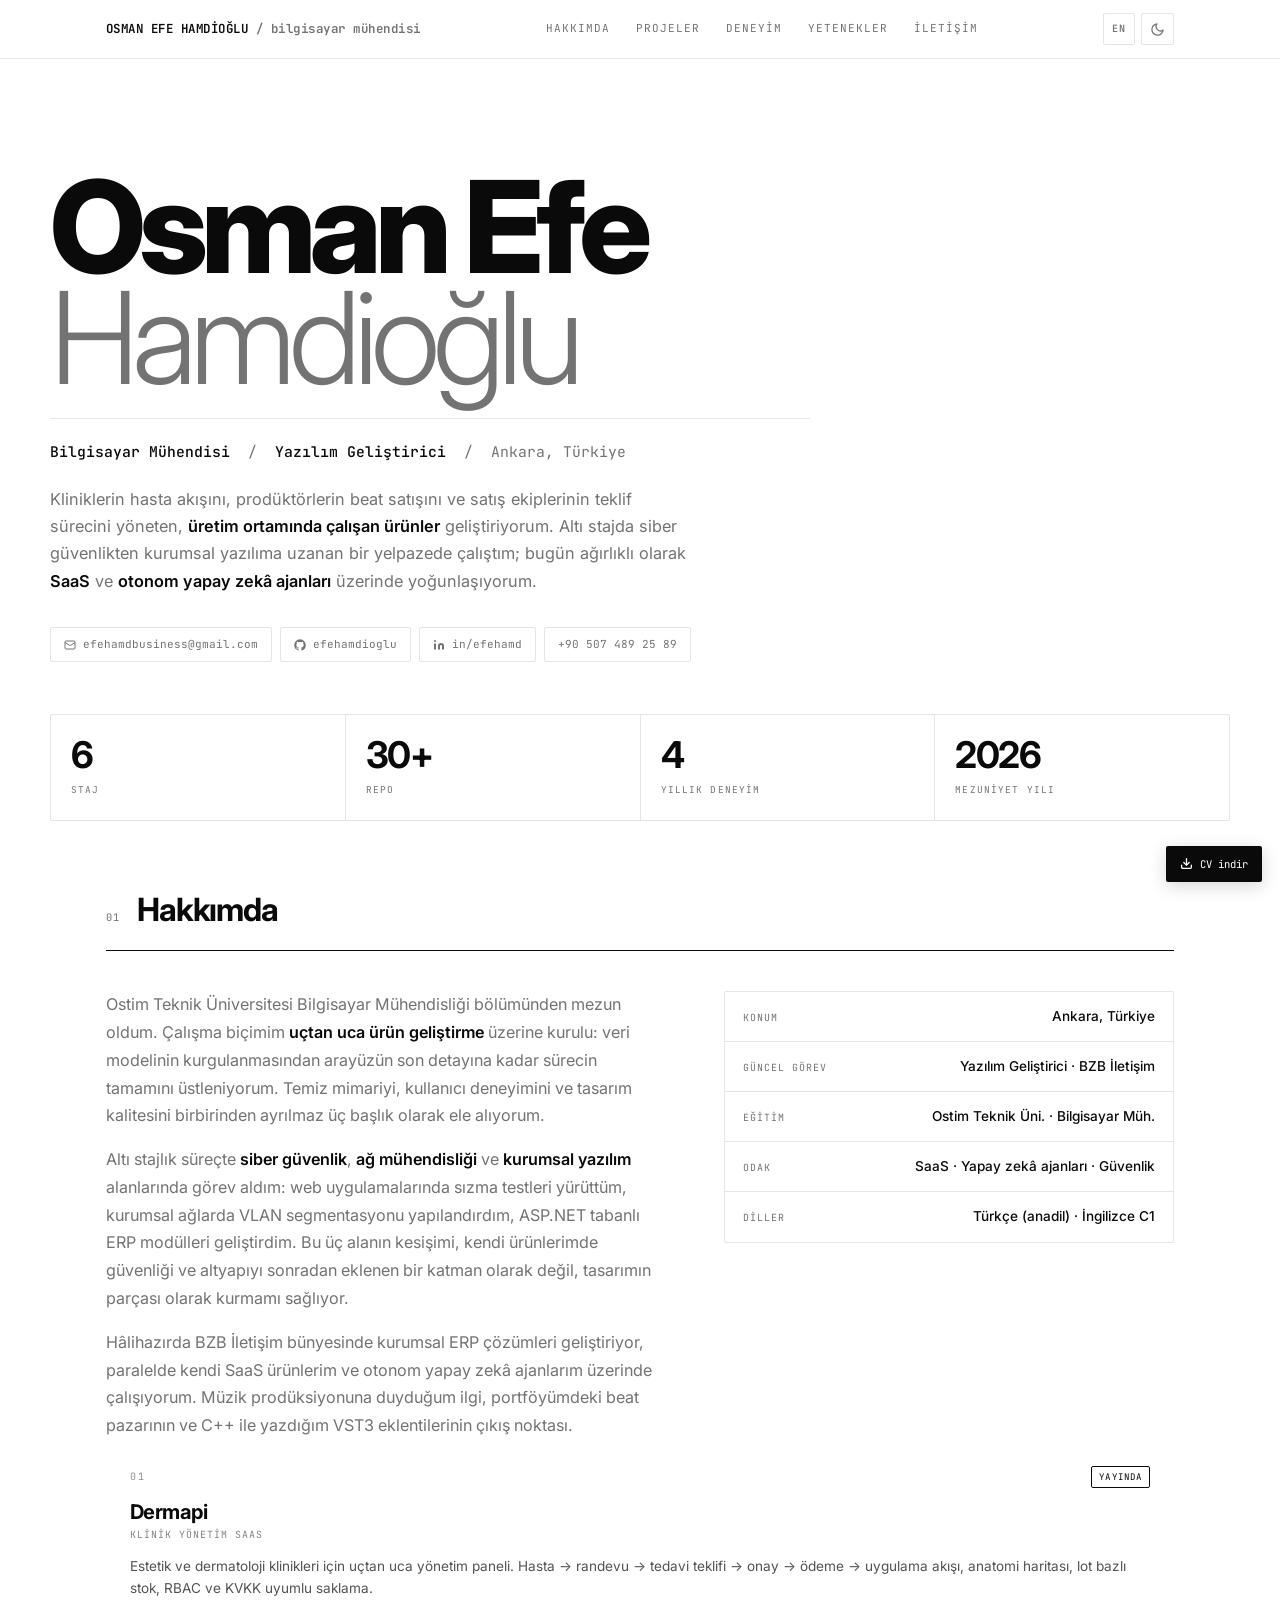
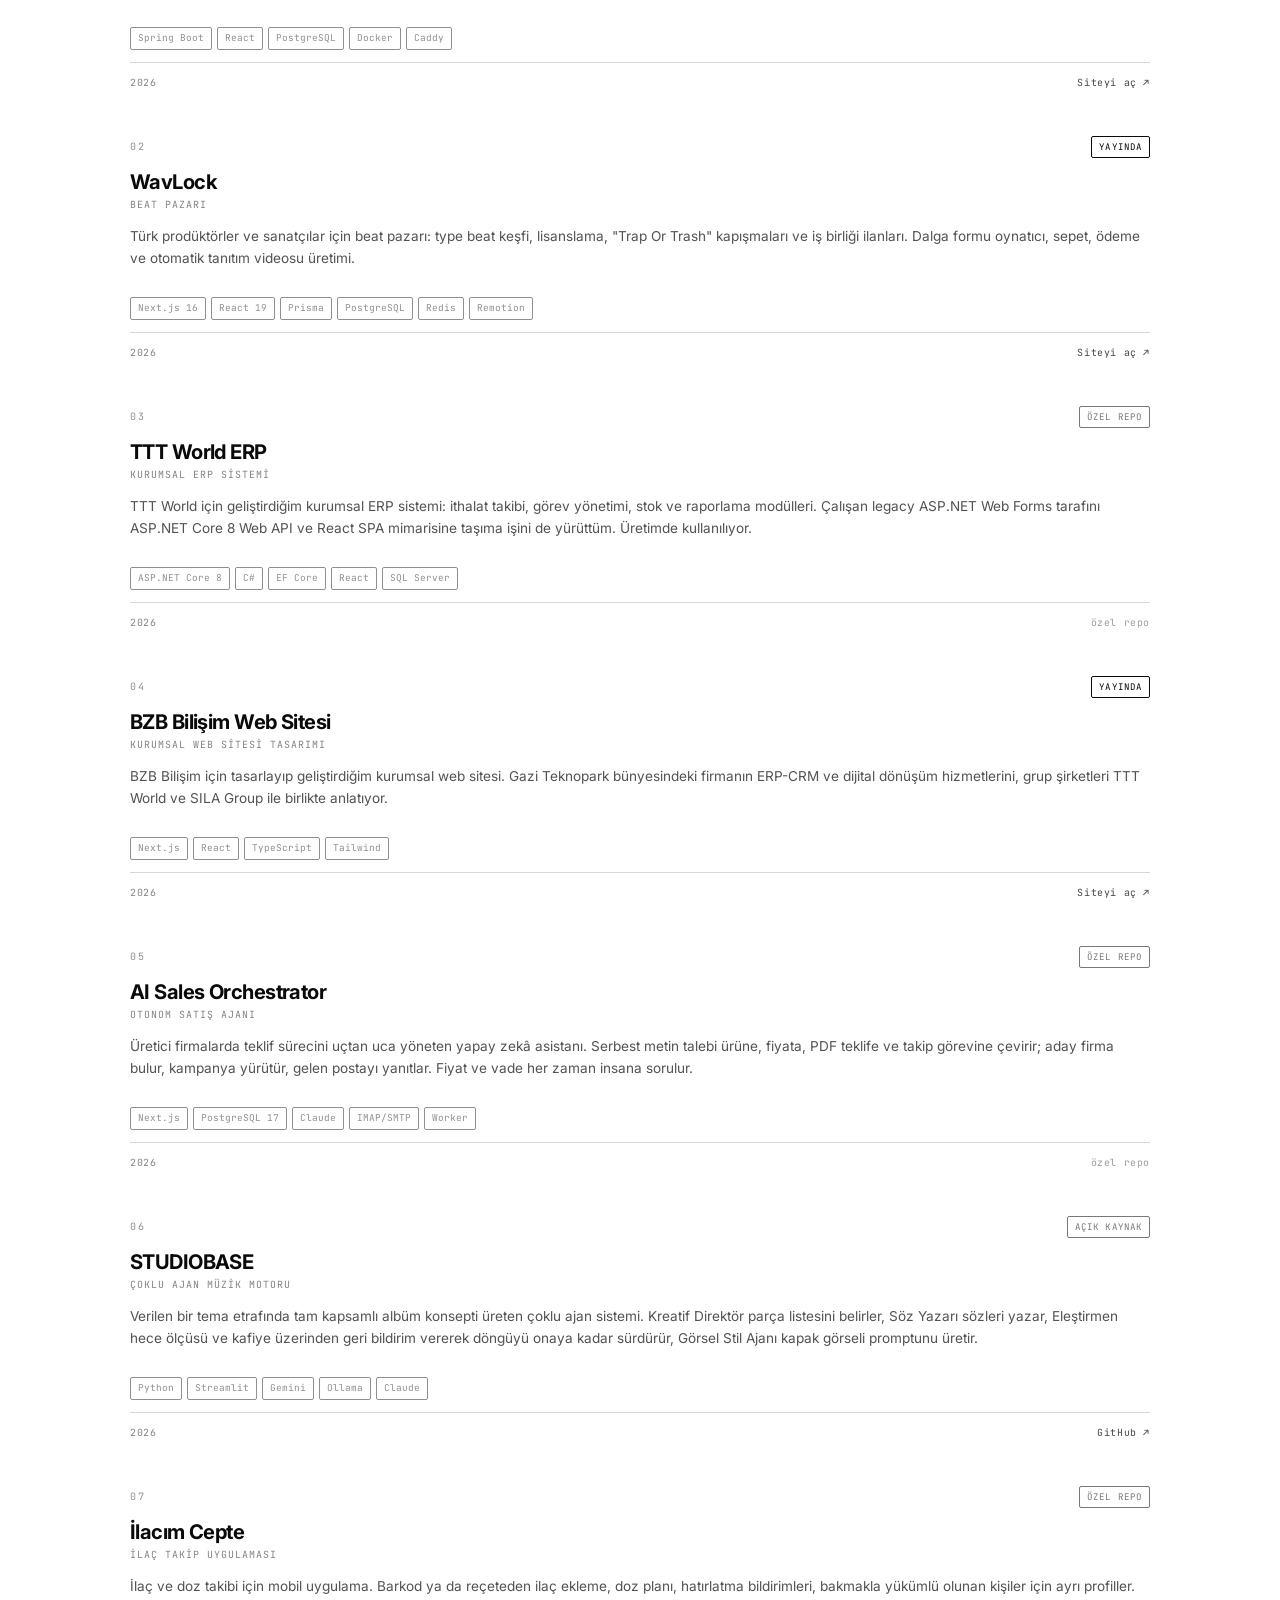
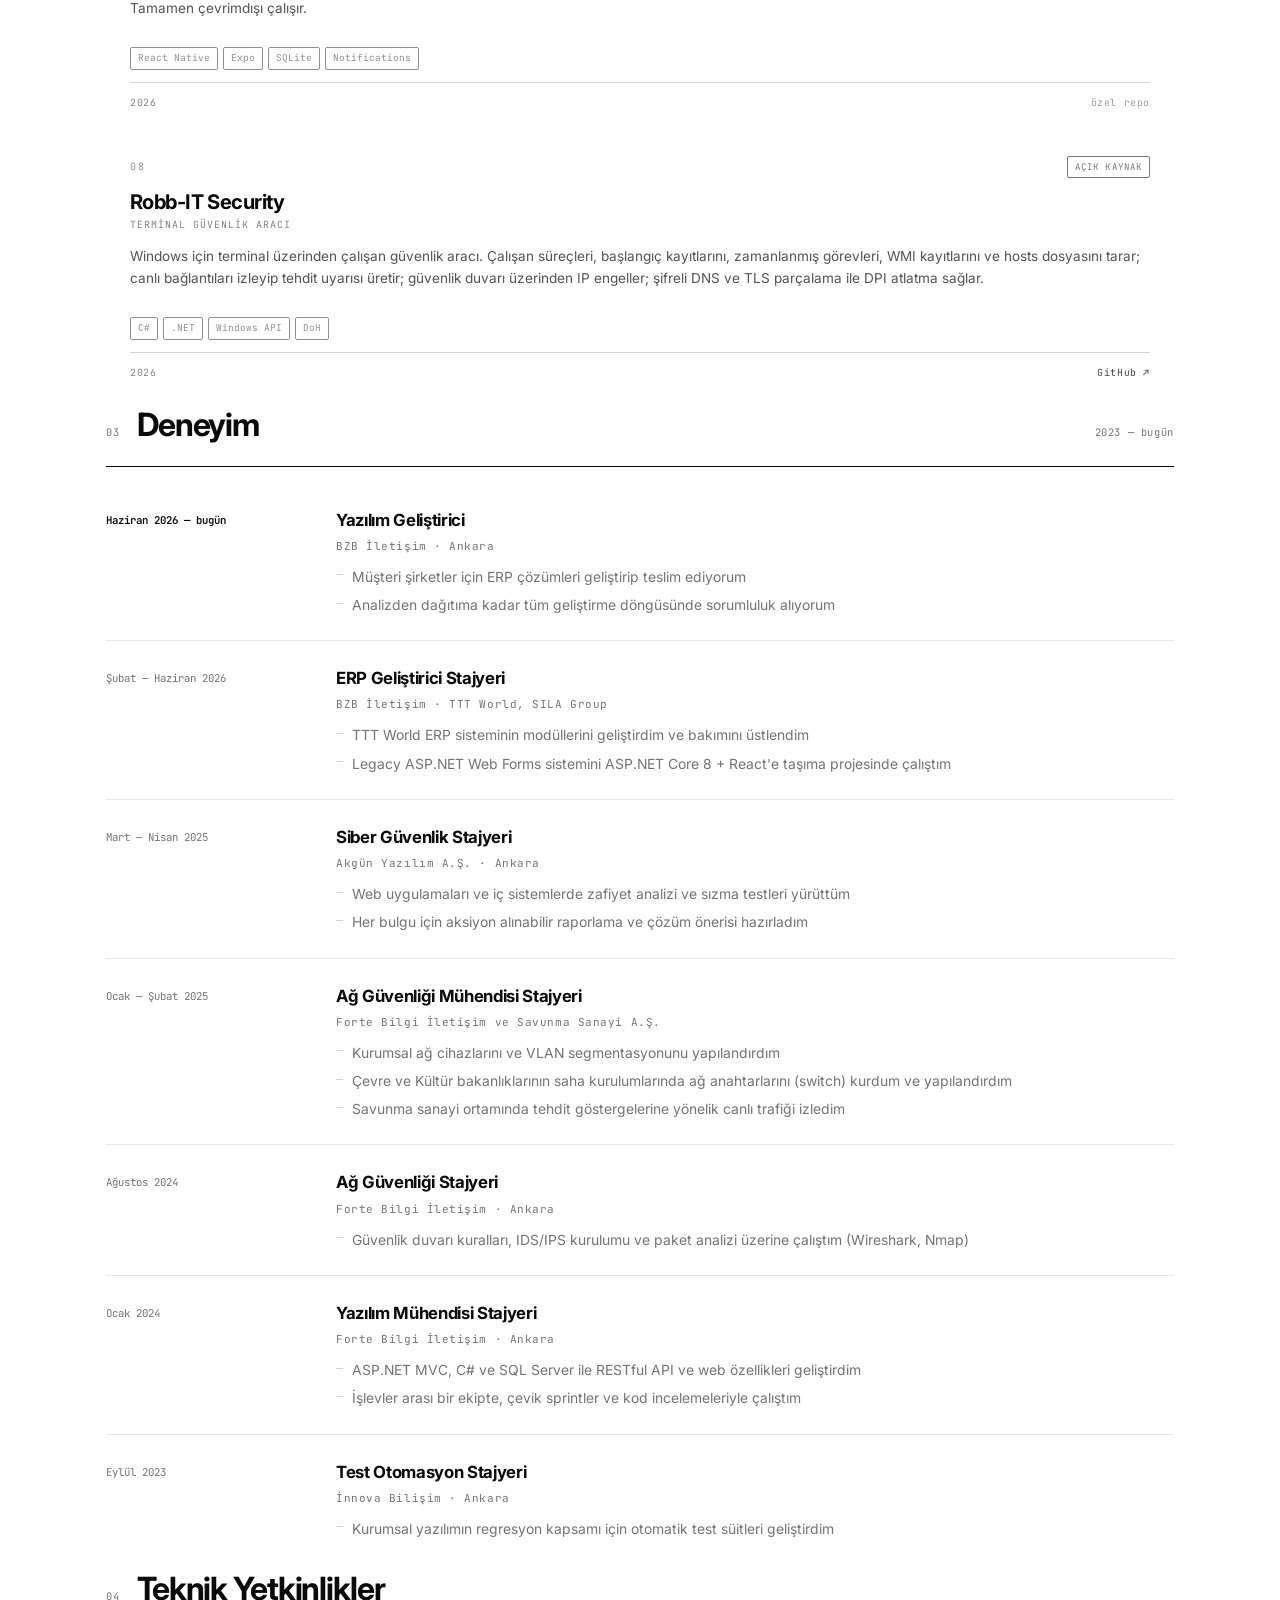
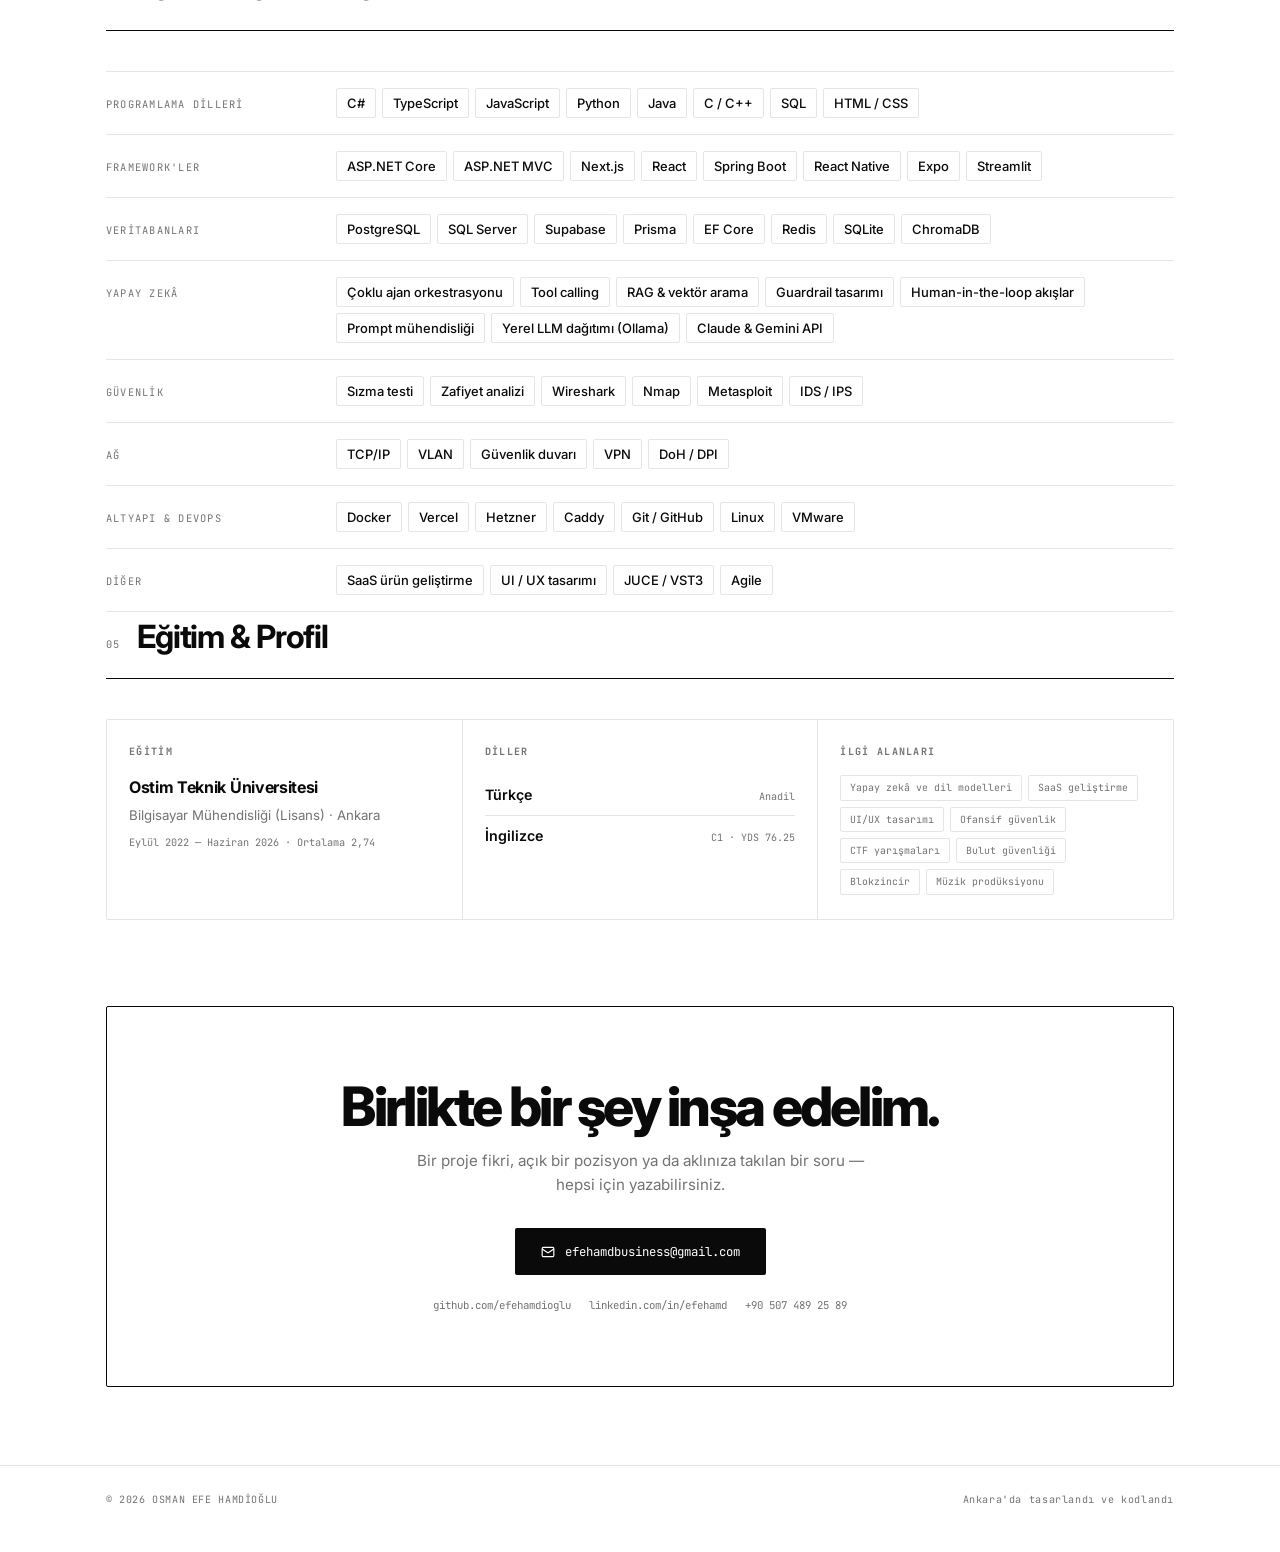
==== commit ace24467: "Türkçe metinleri baştan sona düzelt, Hakkımda bölümünü yeniden yaz - Metrik etiketleri cümle olmakta" ====
--- a/index.html
+++ b/index.html
@@ -402,9 +402,10 @@
     <span data-i18n="role-3">Ankara, Türkiye</span>
   </div>
   <p class="hero-lede" data-i18n="lede">
-    Kliniklerin hastasını, prodüktörlerin beat'ini, satış ekiplerinin teklifini yöneten
-    <b>gerçek ürünler</b> kuruyorum. Altı stajım siber güvenlikten kurumsal yazılıma uzandı;
-    bugün ağırlıkla <b>SaaS</b> ve <b>otonom yapay zekâ ajanları</b> üzerinde çalışıyorum.
+    Kliniklerin hasta akışını, prodüktörlerin beat satışını ve satış ekiplerinin teklif
+    sürecini yöneten, <b>üretim ortamında çalışan ürünler</b> geliştiriyorum. Altı stajda
+    siber güvenlikten kurumsal yazılıma uzanan bir yelpazede çalıştım; bugün ağırlıklı olarak
+    <b>SaaS</b> ve <b>otonom yapay zekâ ajanları</b> üzerinde yoğunlaşıyorum.
   </p>
   <div class="chips">
     <a class="chip" href="mailto:efehamdbusiness@gmail.com">
@@ -425,8 +426,8 @@
   <div class="metrics">
     <div class="metric"><div class="metric-n">6</div><div class="metric-l" data-i18n="m-intern">Staj</div></div>
     <div class="metric"><div class="metric-n">30+</div><div class="metric-l" data-i18n="m-repo">Repo</div></div>
-    <div class="metric"><div class="metric-n">4</div><div class="metric-l" data-i18n="m-years">Yıl kod yazıyorum</div></div>
-    <div class="metric"><div class="metric-n">2026</div><div class="metric-l" data-i18n="m-grad">Mezuniyet</div></div>
+    <div class="metric"><div class="metric-n">4</div><div class="metric-l" data-i18n="m-years">Yıllık deneyim</div></div>
+    <div class="metric"><div class="metric-n">2026</div><div class="metric-l" data-i18n="m-grad">Mezuniyet yılı</div></div>
   </div>
 </header>
 
@@ -439,24 +440,30 @@
   <div class="about">
     <div>
       <p data-i18n="about-1">
-        Ostim Teknik Üniversitesi Bilgisayar Mühendisliği mezunuyum.
-        Yazılımı bir mühendislik disiplini olduğu kadar <b>zanaat</b> olarak da görüyorum:
-        temiz mimari, kullanıcı deneyimi ve tasarım kalitesi benim için aynı ağırlıkta.
+        Ostim Teknik Üniversitesi Bilgisayar Mühendisliği bölümünden mezun oldum.
+        Çalışma biçimim <b>uçtan uca ürün geliştirme</b> üzerine kurulu: veri modelinin
+        kurgulanmasından arayüzün son detayına kadar sürecin tamamını üstleniyorum.
+        Temiz mimariyi, kullanıcı deneyimini ve tasarım kalitesini birbirinden ayrılmaz
+        üç başlık olarak ele alıyorum.
       </p>
       <p data-i18n="about-2">
-        Altı stajda <b>siber güvenlik</b>, <b>ağ mühendisliği</b> ve <b>kurumsal yazılım</b>
-        taraflarında çalıştım; sızma testi de yazdım, VLAN da yapılandırdım, ASP.NET ERP modülü de.
-        Şimdi bunları kendi ürünlerimde birleştiriyorum.
+        Altı stajlık süreçte <b>siber güvenlik</b>, <b>ağ mühendisliği</b> ve
+        <b>kurumsal yazılım</b> alanlarında görev aldım: web uygulamalarında sızma testleri
+        yürüttüm, kurumsal ağlarda VLAN segmentasyonu yapılandırdım, ASP.NET tabanlı ERP
+        modülleri geliştirdim. Bu üç alanın kesişimi, kendi ürünlerimde güvenliği ve altyapıyı
+        sonradan eklenen bir katman olarak değil, tasarımın parçası olarak kurmamı sağlıyor.
       </p>
       <p data-i18n="about-3">
-        Boş vaktimde müzik üretiyorum — bir beat pazarı kurmamın ve C++ ile VST3
-        eklentileri yazmamın sebebi bu. Yüzüyorum, doğa yürüyüşü yapıyorum.
+        Hâlihazırda BZB İletişim bünyesinde kurumsal ERP çözümleri geliştiriyor, paralelde
+        kendi SaaS ürünlerim ve otonom yapay zekâ ajanlarım üzerinde çalışıyorum. Müzik
+        prodüksiyonuna duyduğum ilgi, portföyümdeki beat pazarının ve C++ ile yazdığım VST3
+        eklentilerinin çıkış noktası.
       </p>
     </div>
     <div class="about-side">
       <div class="fact"><span class="fact-k" data-i18n="f-loc">Konum</span><span class="fact-v" data-i18n="f-loc-v">Ankara, Türkiye</span></div>
-      <div class="fact"><span class="fact-k" data-i18n="f-role">Şu an</span><span class="fact-v" data-i18n="f-role-v">Yazılım Geliştirici · BZB İletişim</span></div>
-      <div class="fact"><span class="fact-k" data-i18n="f-edu">Eğitim</span><span class="fact-v" data-i18n="f-edu-v">Ostim Teknik Üni. · Bil. Müh.</span></div>
+      <div class="fact"><span class="fact-k" data-i18n="f-role">Güncel görev</span><span class="fact-v" data-i18n="f-role-v">Yazılım Geliştirici · BZB İletişim</span></div>
+      <div class="fact"><span class="fact-k" data-i18n="f-edu">Eğitim</span><span class="fact-v" data-i18n="f-edu-v">Ostim Teknik Üni. · Bilgisayar Müh.</span></div>
       <div class="fact"><span class="fact-k" data-i18n="f-focus">Odak</span><span class="fact-v" data-i18n="f-focus-v">SaaS · Yapay zekâ ajanları · Güvenlik</span></div>
       <div class="fact"><span class="fact-k" data-i18n="f-lang">Diller</span><span class="fact-v" data-i18n="f-lang-v">Türkçe (anadil) · İngilizce C1</span></div>
     </div>
@@ -488,7 +495,7 @@
 <section id="yetenekler" class="wrap reveal">
   <div class="sec-head">
     <span class="sec-num">04</span>
-    <h2 class="sec-title" data-i18n="s-skills">Teknik Yetenekler</h2>
+    <h2 class="sec-title" data-i18n="s-skills">Teknik Yetkinlikler</h2>
   </div>
   <div class="skills" id="skills"></div>
 </section>
@@ -497,7 +504,7 @@
 <section id="egitim" class="wrap reveal">
   <div class="sec-head">
     <span class="sec-num">05</span>
-    <h2 class="sec-title" data-i18n="s-edu">Eğitim & Diğer</h2>
+    <h2 class="sec-title" data-i18n="s-edu">Eğitim & Profil</h2>
   </div>
   <div class="trio">
     <div class="tile">
@@ -521,8 +528,8 @@
 <!-- ══ İLETİŞİM ══ -->
 <section id="iletisim" class="wrap">
   <div class="contact reveal">
-    <h2 data-i18n="c-title">Bir şey inşa edelim.</h2>
-    <p data-i18n="c-sub">Bir fikriniz, bir pozisyonunuz ya da sadece bir sorunuz mu var? Yazın, hepsini okuyorum.</p>
+    <h2 data-i18n="c-title">Birlikte bir şey inşa edelim.</h2>
+    <p data-i18n="c-sub">Bir proje fikri, açık bir pozisyon ya da aklınıza takılan bir soru — hepsi için yazabilirsiniz.</p>
     <a class="cta" href="mailto:efehamdbusiness@gmail.com">
       <svg width="14" height="14" viewBox="0 0 24 24" fill="none" stroke="currentColor" stroke-width="2"><rect x="2" y="4" width="20" height="16" rx="2"/><path d="m22 7-8.97 5.7a1.94 1.94 0 0 1-2.06 0L2 7"/></svg>
       efehamdbusiness@gmail.com
@@ -560,7 +567,7 @@
 
   <div class="cv-sec">
     <div class="cv-sec-t">Hakkımda</div>
-    <p class="cv-p">Ostim Teknik Üniversitesi Bilgisayar Mühendisliği mezunuyum. Yazılımı bir mühendislik disiplini olduğu kadar bir zanaat olarak da görüyorum; temiz mimari, kullanıcı deneyimi ve tasarım kalitesi benim için eşit derecede önemli. Altı staj sürecinde siber güvenlikten kurumsal yazılım geliştirmeye, ağ mühendisliğinden SaaS ürün geliştirmeye kadar geniş bir yelpazede çalıştım. Bugün ağırlıklı olarak SaaS ürünleri ve otonom yapay zekâ ajanları geliştiriyorum.</p>
+    <p class="cv-p">Ostim Teknik Üniversitesi Bilgisayar Mühendisliği bölümünden mezun oldum. Çalışma biçimim uçtan uca ürün geliştirme üzerine kurulu; veri modelinin kurgulanmasından arayüzün son detayına kadar sürecin tamamını üstleniyorum. Altı stajlık süreçte siber güvenlik, ağ mühendisliği ve kurumsal yazılım alanlarında görev aldım; bu üç alanın kesişimi, geliştirdiğim ürünlerde güvenliği ve altyapıyı tasarımın parçası olarak ele almamı sağlıyor. Hâlihazırda kurumsal ERP çözümleri geliştiriyor, paralelde SaaS ürünleri ve otonom yapay zekâ ajanları üzerinde çalışıyorum.</p>
   </div>
 
   <div class="cv-sec">
@@ -591,6 +598,7 @@
     <div class="cv-row-s">Forte Bilgi İletişim Teknolojileri ve Savunma Sanayi A.Ş. — Ankara</div>
     <ul class="cv-ul">
       <li>Kurumsal ağ cihazlarının ve VLAN segmentasyonunun yapılandırılması</li>
+      <li>Çevre ve Kültür bakanlıklarının saha kurulumlarında ağ anahtarlarının (switch) kurulumu ve yapılandırılması</li>
       <li>Savunma sanayi ortamlarında tehdit göstergelerine yönelik trafik izleme</li>
     </ul>
 
@@ -631,7 +639,7 @@
   <div class="cv-sec">
     <div class="cv-sec-t">Teknik Yetkinlikler</div>
     <div class="cv-grid">
-      <div class="cv-line"><b>Diller:</b> C#, TypeScript / JavaScript, Python, Java, C / C++, SQL, HTML / CSS</div>
+      <div class="cv-line"><b>Programlama Dilleri:</b> C#, TypeScript / JavaScript, Python, Java, C / C++, SQL, HTML / CSS</div>
       <div class="cv-line"><b>Framework&#39;ler:</b> ASP.NET Core &amp; MVC, Next.js, React, Spring Boot, React Native (Expo), Streamlit</div>
       <div class="cv-line"><b>Veritabanları:</b> PostgreSQL, SQL Server, Supabase, Prisma, EF Core, Redis, SQLite, ChromaDB</div>
       <div class="cv-line"><b>Yapay Zekâ:</b> Çoklu ajan orkestrasyonu, tool calling, RAG ve vektör arama, guardrail tasarımı, human-in-the-loop akışlar, prompt mühendisliği, yerel LLM dağıtımı (Ollama), Claude ve Gemini API entegrasyonu</div>
@@ -656,7 +664,7 @@
 
   <div class="cv-sec">
     <div class="cv-sec-t">İlgi Alanları</div>
-    <p class="cv-p">Yapay zekâ ve dil modelleri, SaaS geliştirme, UI/UX tasarımı, saldırgan güvenlik, CTF yarışmaları, bulut güvenliği, blokzincir, müzik prodüksiyonu.</p>
+    <p class="cv-p">Yapay zekâ ve dil modelleri, SaaS geliştirme, UI/UX tasarımı, ofansif güvenlik, CTF yarışmaları, bulut güvenliği, blokzincir, müzik prodüksiyonu.</p>
   </div>
 </div>
 
@@ -736,7 +744,7 @@
     name:'STUDIOBASE', cats:['ai','audio'], year:'2026', state:'oss',
     sub:{ tr:'Çoklu ajan müzik motoru', en:'Multi-agent music engine' },
     desc:{
-      tr:'Bir tema verip tam bir albüm konsepti alıyorsunuz. Kreatif Direktör parça listesini kurar, Söz Yazarı yazar, Eleştirmen hece ve kafiye üzerinden geri bildirim döndürür, döngü onaya kadar sürer; Görsel Ajan kapak promptunu üretir.',
+      tr:'Verilen bir tema etrafında tam kapsamlı albüm konsepti üreten çoklu ajan sistemi. Kreatif Direktör parça listesini belirler, Söz Yazarı sözleri yazar, Eleştirmen hece ölçüsü ve kafiye üzerinden geri bildirim vererek döngüyü onaya kadar sürdürür, Görsel Stil Ajanı kapak görseli promptunu üretir.',
       en:'Give it a theme, get a full album concept. A Director builds the tracklist, a Lyricist writes, a Critic sends feedback on metre and rhyme until it approves, and a Visual agent produces the cover art prompt.'
     },
     stack:['Python','Streamlit','Gemini','Ollama','Claude'],
@@ -756,7 +764,7 @@
     name:'Robb-IT Security', cats:['security'], year:'2026', state:'oss',
     sub:{ tr:'Terminal güvenlik aracı', en:'Terminal security tool' },
     desc:{
-      tr:'Windows için terminalden çalışan güvenlik aracı. Süreç, başlangıç, zamanlanmış görev, WMI ve hosts taraması; canlı bağlantı izleme ve tehdit uyarısı; güvenlik duvarından IP bloklama; şifreli DNS ve TLS parçalama ile DPI bypass.',
+      tr:'Windows için terminal üzerinden çalışan güvenlik aracı. Çalışan süreçleri, başlangıç kayıtlarını, zamanlanmış görevleri, WMI kayıtlarını ve hosts dosyasını tarar; canlı bağlantıları izleyip tehdit uyarısı üretir; güvenlik duvarı üzerinden IP engeller; şifreli DNS ve TLS parçalama ile DPI atlatma sağlar.',
       en:'A terminal-driven security tool for Windows. Scans processes, startup, scheduled tasks, WMI and the hosts file; live connection monitoring with threat alerts; IP blocking through the firewall; DPI bypass via encrypted DNS and TLS fragmentation.'
     },
     stack:['C#','.NET','Windows API','DoH'],
@@ -774,7 +782,7 @@
                   'Owning the full development cycle, from analysis through deployment'] } },
   { when:{ tr:'Şubat — Haziran 2026', en:'Feb — Jun 2026' },
     role:{ tr:'ERP Geliştirici Stajyeri', en:'ERP Developer Intern' }, org:'BZB İletişim · TTT World, SILA Group',
-    bullets:{ tr:['TTT World ERP sisteminin modüllerini geliştirdim ve baktım',
+    bullets:{ tr:['TTT World ERP sisteminin modüllerini geliştirdim ve bakımını üstlendim',
                   'Legacy ASP.NET Web Forms sistemini ASP.NET Core 8 + React\'e taşıma projesinde çalıştım'],
               en:['Built and maintained modules of TTT World\'s ERP system',
                   'Worked on migrating the legacy ASP.NET Web Forms system to ASP.NET Core 8 + React'] } },
@@ -788,8 +796,10 @@
     role:{ tr:'Ağ Güvenliği Mühendisi Stajyeri', en:'Network Security Engineer Intern' },
     org:'Forte Bilgi İletişim ve Savunma Sanayi A.Ş.',
     bullets:{ tr:['Kurumsal ağ cihazlarını ve VLAN segmentasyonunu yapılandırdım',
-                  'Savunma sanayi ortamında tehdit göstergelerine karşı canlı trafik izledim'],
+                  'Çevre ve Kültür bakanlıklarının saha kurulumlarında ağ anahtarlarını (switch) kurdum ve yapılandırdım',
+                  'Savunma sanayi ortamında tehdit göstergelerine yönelik canlı trafiği izledim'],
               en:['Configured enterprise network gear and VLAN segmentation',
+                  'Installed and configured network switches on site for the Ministry of Environment and the Ministry of Culture',
                   'Monitored live traffic for threat indicators in a defence-sector environment'] } },
   { when:{ tr:'Ağustos 2024', en:'Aug 2024' },
     role:{ tr:'Ağ Güvenliği Stajyeri', en:'Network Security Intern' }, org:'Forte Bilgi İletişim · Ankara',
@@ -798,7 +808,7 @@
   { when:{ tr:'Ocak 2024', en:'Jan 2024' },
     role:{ tr:'Yazılım Mühendisi Stajyeri', en:'Software Engineer Intern' }, org:'Forte Bilgi İletişim · Ankara',
     bullets:{ tr:['ASP.NET MVC, C# ve SQL Server ile RESTful API ve web özellikleri geliştirdim',
-                  'Çevik sprintlerde, kod incelemeleriyle, işlevler arası bir ekipte çalıştım'],
+                  'İşlevler arası bir ekipte, çevik sprintler ve kod incelemeleriyle çalıştım'],
               en:['Built RESTful APIs and web features with ASP.NET MVC, C# and SQL Server',
                   'Worked in agile sprints with code reviews in a cross-functional team'] } },
   { when:{ tr:'Eylül 2023', en:'Sep 2023' },
@@ -808,7 +818,7 @@
 ];
 
 const SKILLS = [
-  { k:{ tr:'Diller', en:'Languages' },
+  { k:{ tr:'Programlama Dilleri', en:'Languages' },
     v:['C#','TypeScript','JavaScript','Python','Java','C / C++','SQL','HTML / CSS'] },
   { k:{ tr:"Framework'ler", en:'Frameworks' },
     v:['ASP.NET Core','ASP.NET MVC','Next.js','React','Spring Boot','React Native','Expo','Streamlit'] },
@@ -833,7 +843,7 @@
 ];
 
 const INTERESTS = {
-  tr:['Yapay zekâ ve dil modelleri','SaaS geliştirme','UI/UX tasarımı','Saldırgan güvenlik','CTF yarışmaları','Bulut güvenliği','Blokzincir','Müzik prodüksiyonu'],
+  tr:['Yapay zekâ ve dil modelleri','SaaS geliştirme','UI/UX tasarımı','Ofansif güvenlik','CTF yarışmaları','Bulut güvenliği','Blokzincir','Müzik prodüksiyonu'],
   en:['AI & language models','SaaS development','UI/UX design','Offensive security','CTF competitions','Cloud security','Blockchain','Music production']
 };
 
@@ -844,12 +854,12 @@
     'brand-role':'computer engineer',
     'nav-about':'About','nav-work':'Work','nav-exp':'Experience','nav-skills':'Skills','nav-contact':'Contact',
     'role-1':'Computer Engineer','role-2':'Software Developer','role-3':'Ankara, Türkiye',
-    'lede':'I build <b>real products</b> — the ones that run a clinic\'s patients, a producer\'s beats, a sales team\'s quotes. Six internships took me from cybersecurity to enterprise software; today I mostly work on <b>SaaS</b> and <b>autonomous AI agents</b>.',
-    'm-intern':'Internships','m-repo':'Repositories','m-years':'Years writing code','m-grad':'Graduating',
-    's-about':'About','s-work':'Project Archive',    's-exp':'Experience','s-exp-note':'2023 — today','s-skills':'Technical Skills','s-edu':'Education & More',
-    'about-1':'I\'m a Computer Engineering graduate of Ostim Technical University. I see software as much as a <b>craft</b> as an engineering discipline: clean architecture, user experience and design quality carry equal weight for me.',
-    'about-2':'Across six internships I worked in <b>cybersecurity</b>, <b>network engineering</b> and <b>enterprise software</b> — I have written pentest reports, configured VLANs and shipped ASP.NET ERP modules. Now I combine all of it in my own products.',
-    'about-3':'I produce music in my spare time — that is why I built a beat marketplace and why I write VST3 plugins in C++. I swim and hike.',
+    'lede':'I build <b>production software</b> — the systems that run a clinic patient flow, a producer beat catalogue, a sales team quoting process. Six internships took me from cybersecurity through to enterprise software; today I focus mainly on <b>SaaS</b> and <b>autonomous AI agents</b>.',
+    'm-intern':'Internships','m-repo':'Repositories','m-years':'Years of experience','m-grad':'Graduation year',
+    's-about':'About','s-work':'Project Archive',    's-exp':'Experience','s-exp-note':'2023 — today','s-skills':'Technical Skills','s-edu':'Education & Profile',
+    'about-1':'I graduated in Computer Engineering from Ostim Technical University. My work is built around <b>end-to-end product development</b>: I own the whole process, from the shape of the data model to the last detail of the interface. Clean architecture, user experience and design quality are three inseparable parts of the same problem to me.',
+    'about-2':'Across six internships I worked in <b>cybersecurity</b>, <b>network engineering</b> and <b>enterprise software</b>: running penetration tests on web applications, configuring VLAN segmentation on corporate networks, and building ASP.NET-based ERP modules. That intersection is why security and infrastructure are part of the design in my own products, never a layer bolted on afterwards.',
+    'about-3':'Today I build enterprise ERP solutions at BZB İletişim while developing my own SaaS products and autonomous AI agents alongside. My interest in music production is where the beat marketplace in my portfolio and the VST3 plugins I write in C++ both come from.',
     'f-loc':'Location','f-loc-v':'Ankara, Türkiye',
     'f-role':'Currently','f-role-v':'Software Developer · BZB İletişim',
     'f-edu':'Education','f-edu-v':'Ostim Technical Univ. · CE',
@@ -858,7 +868,7 @@
     't-edu':'Education','t-lang':'Languages','t-int':'Interests',
     'edu-degree':'BSc Computer Engineering · Ankara','edu-date':'Sep 2022 — Jun 2026 · GPA 2.74',
     'lang-tr':'Turkish','lang-tr-v':'Native','lang-en':'English',
-    'c-title':'Let\'s build something.','c-sub':'An idea, a role, or just a question — write to me. I read all of it.',
+    'c-title':'Let\'s build something together.','c-sub':'A project idea, an open role, or a question on your mind — all of it is welcome.',
     'foot-note':'Designed and coded in Ankara',
     'btn-cv':'Download CV'
   }
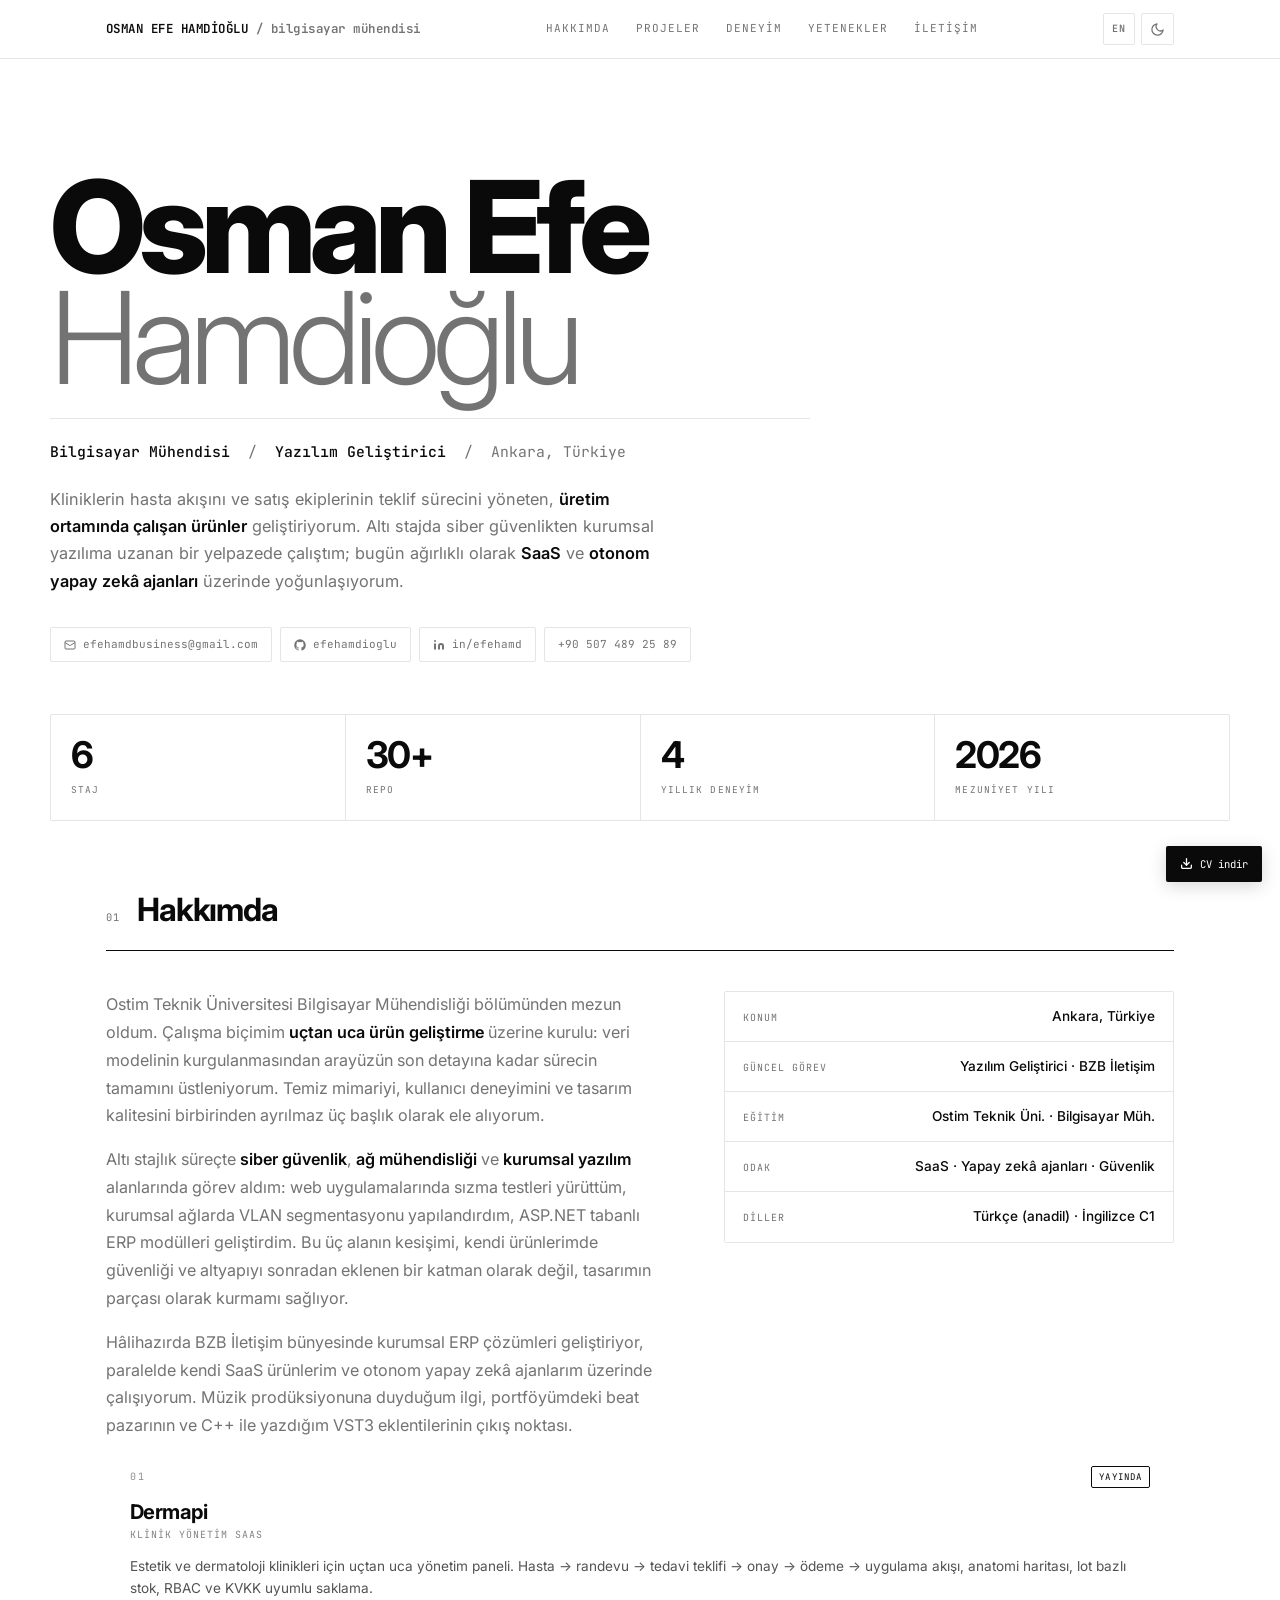
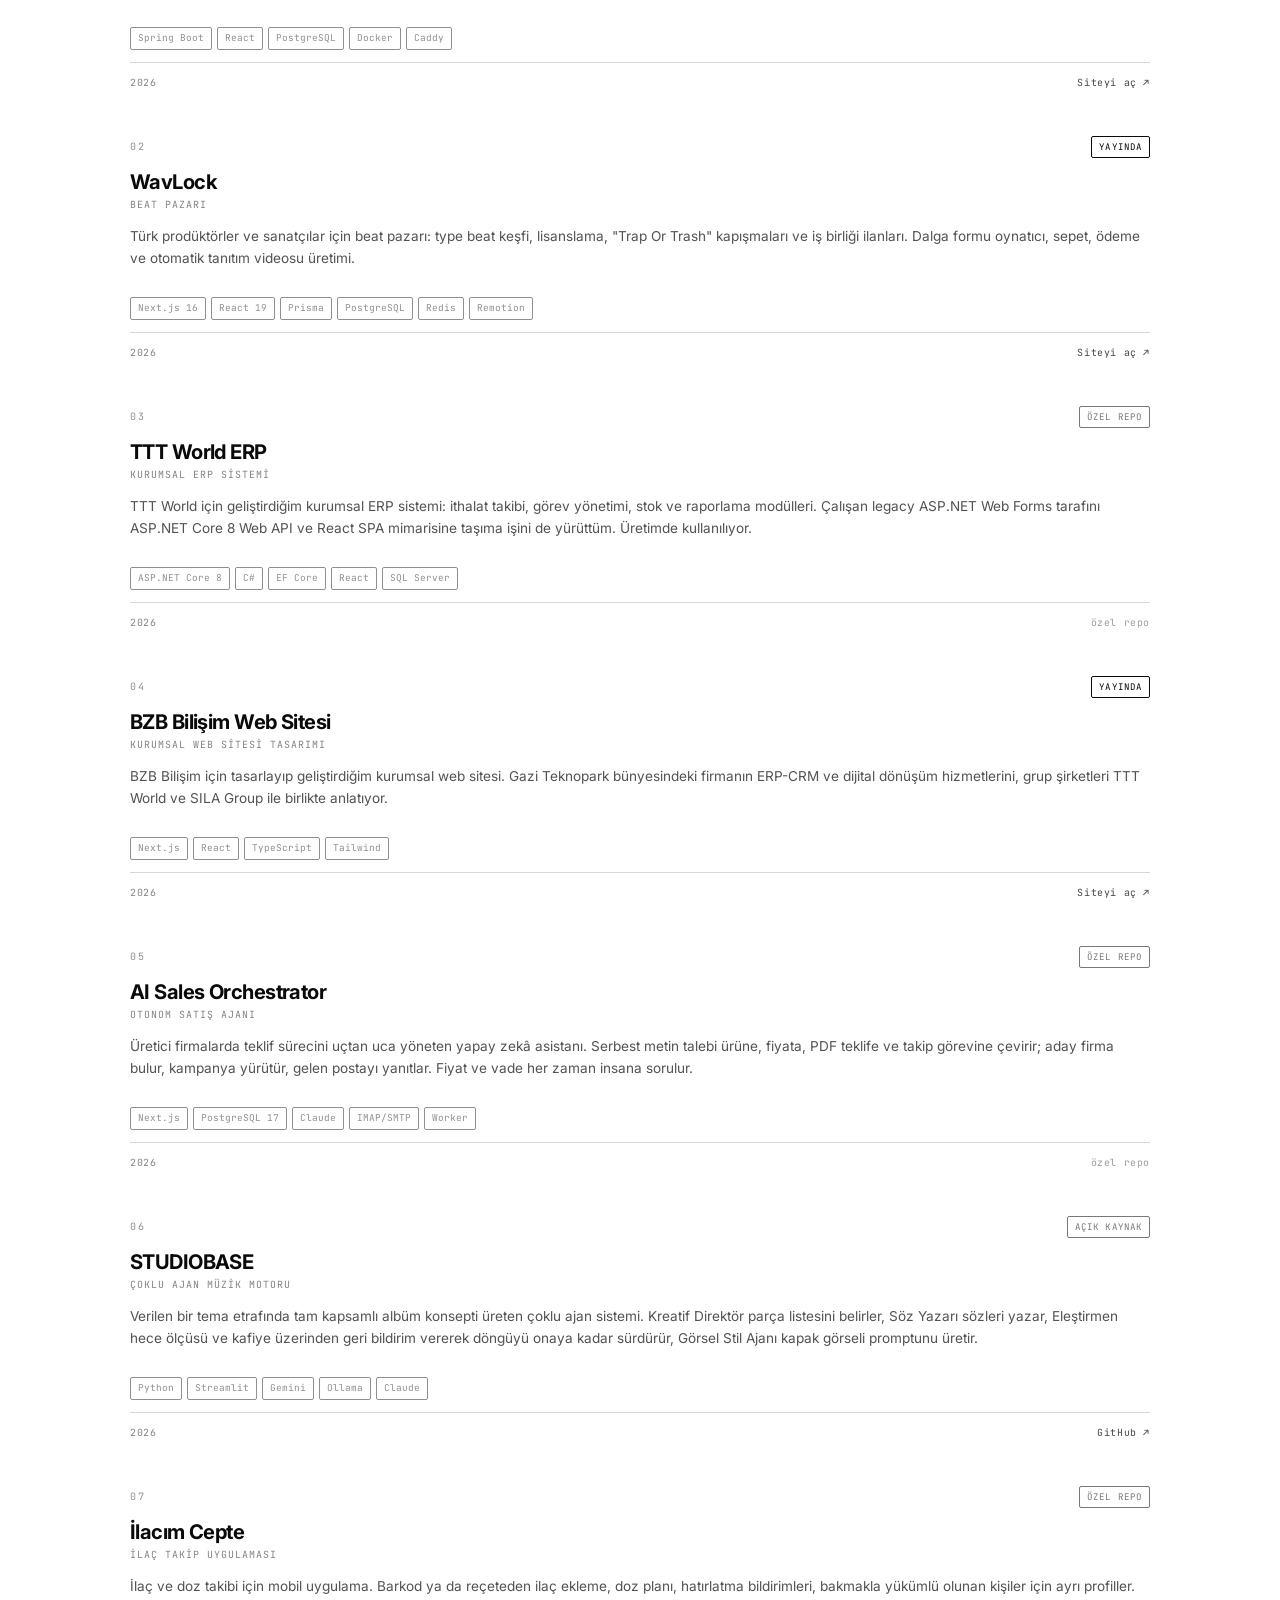
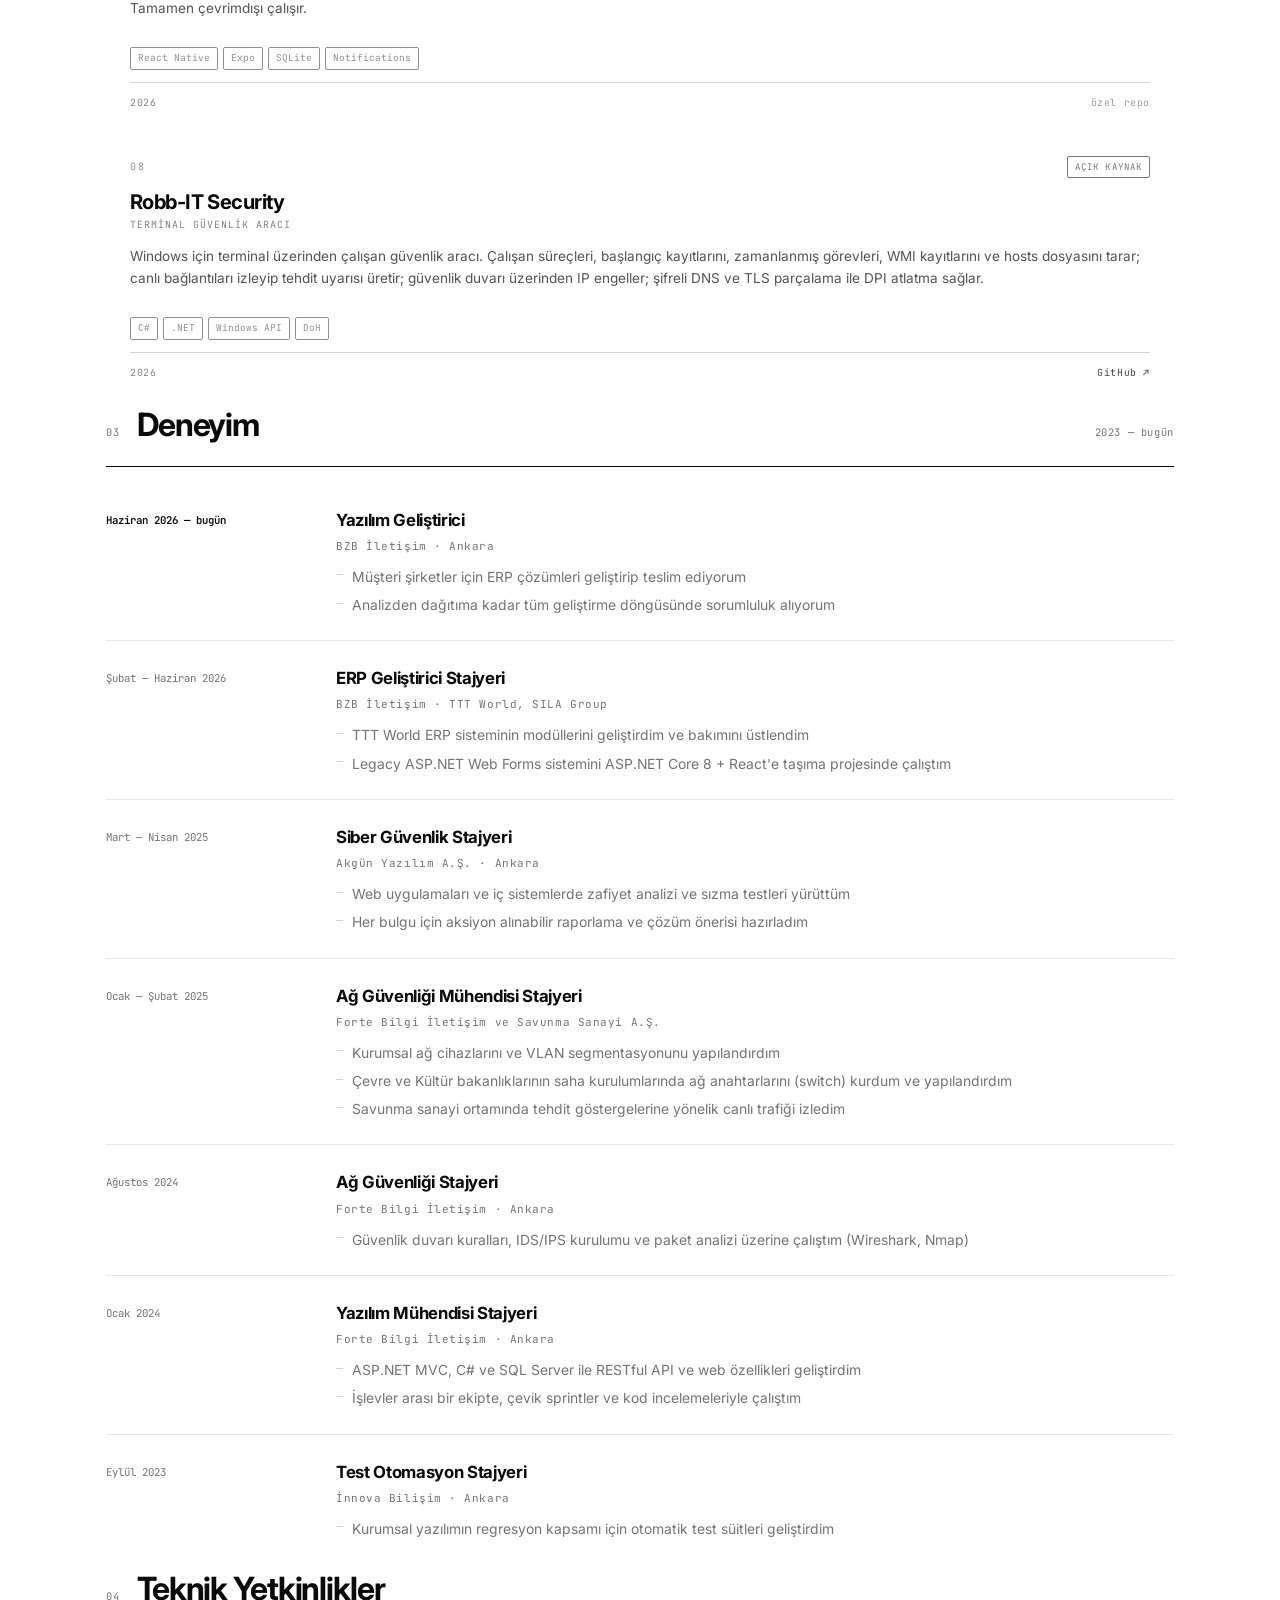
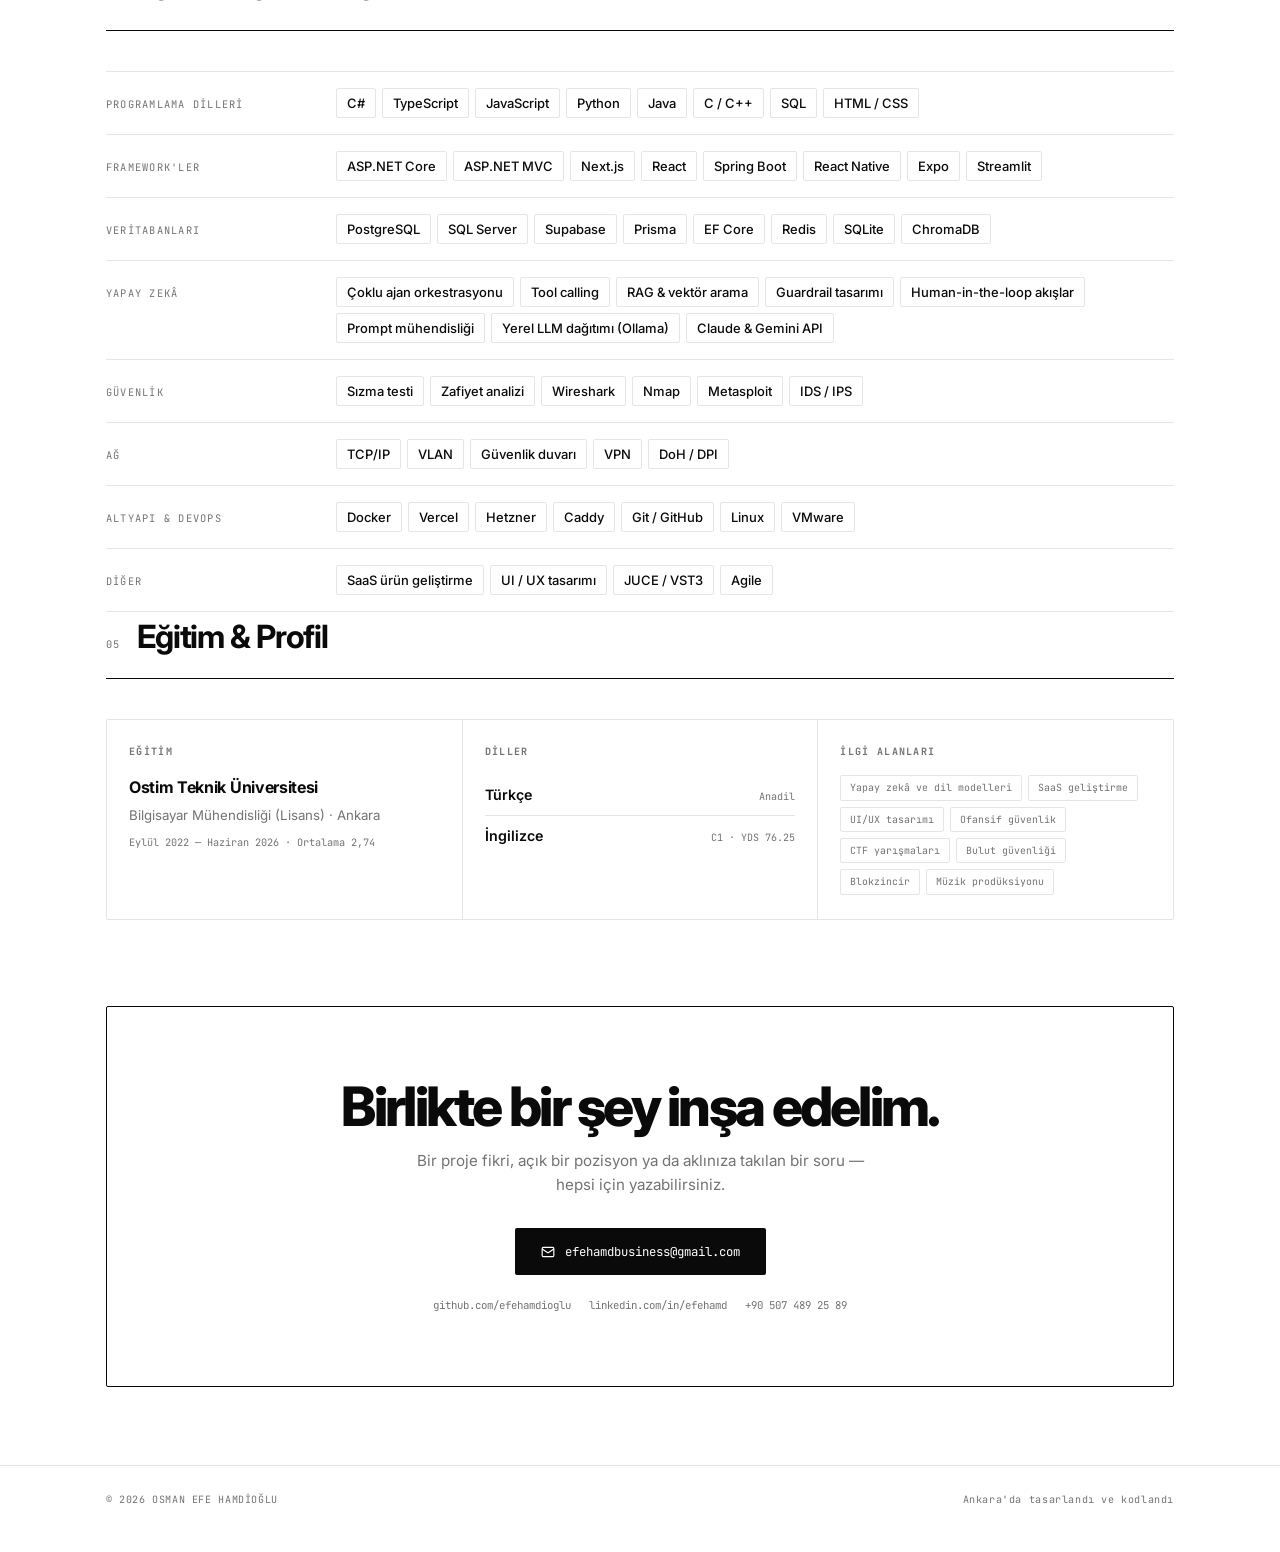
==== commit 1f2884cc: "Hero özetinden 'prodüktörlerin beat satışını' ifadesini çıkar Co-Authored-By: Claude Opus 5 (1M cont" ====
--- a/index.html
+++ b/index.html
@@ -402,8 +402,8 @@
     <span data-i18n="role-3">Ankara, Türkiye</span>
   </div>
   <p class="hero-lede" data-i18n="lede">
-    Kliniklerin hasta akışını, prodüktörlerin beat satışını ve satış ekiplerinin teklif
-    sürecini yöneten, <b>üretim ortamında çalışan ürünler</b> geliştiriyorum. Altı stajda
+    Kliniklerin hasta akışını ve satış ekiplerinin teklif sürecini yöneten,
+    <b>üretim ortamında çalışan ürünler</b> geliştiriyorum. Altı stajda
     siber güvenlikten kurumsal yazılıma uzanan bir yelpazede çalıştım; bugün ağırlıklı olarak
     <b>SaaS</b> ve <b>otonom yapay zekâ ajanları</b> üzerinde yoğunlaşıyorum.
   </p>
@@ -854,7 +854,7 @@
     'brand-role':'computer engineer',
     'nav-about':'About','nav-work':'Work','nav-exp':'Experience','nav-skills':'Skills','nav-contact':'Contact',
     'role-1':'Computer Engineer','role-2':'Software Developer','role-3':'Ankara, Türkiye',
-    'lede':'I build <b>production software</b> — the systems that run a clinic patient flow, a producer beat catalogue, a sales team quoting process. Six internships took me from cybersecurity through to enterprise software; today I focus mainly on <b>SaaS</b> and <b>autonomous AI agents</b>.',
+    'lede':'I build <b>production software</b> — the systems that run a clinic patient flow and a sales team quoting process. Six internships took me from cybersecurity through to enterprise software; today I focus mainly on <b>SaaS</b> and <b>autonomous AI agents</b>.',
     'm-intern':'Internships','m-repo':'Repositories','m-years':'Years of experience','m-grad':'Graduation year',
     's-about':'About','s-work':'Project Archive',    's-exp':'Experience','s-exp-note':'2023 — today','s-skills':'Technical Skills','s-edu':'Education & Profile',
     'about-1':'I graduated in Computer Engineering from Ostim Technical University. My work is built around <b>end-to-end product development</b>: I own the whole process, from the shape of the data model to the last detail of the interface. Clean architecture, user experience and design quality are three inseparable parts of the same problem to me.',
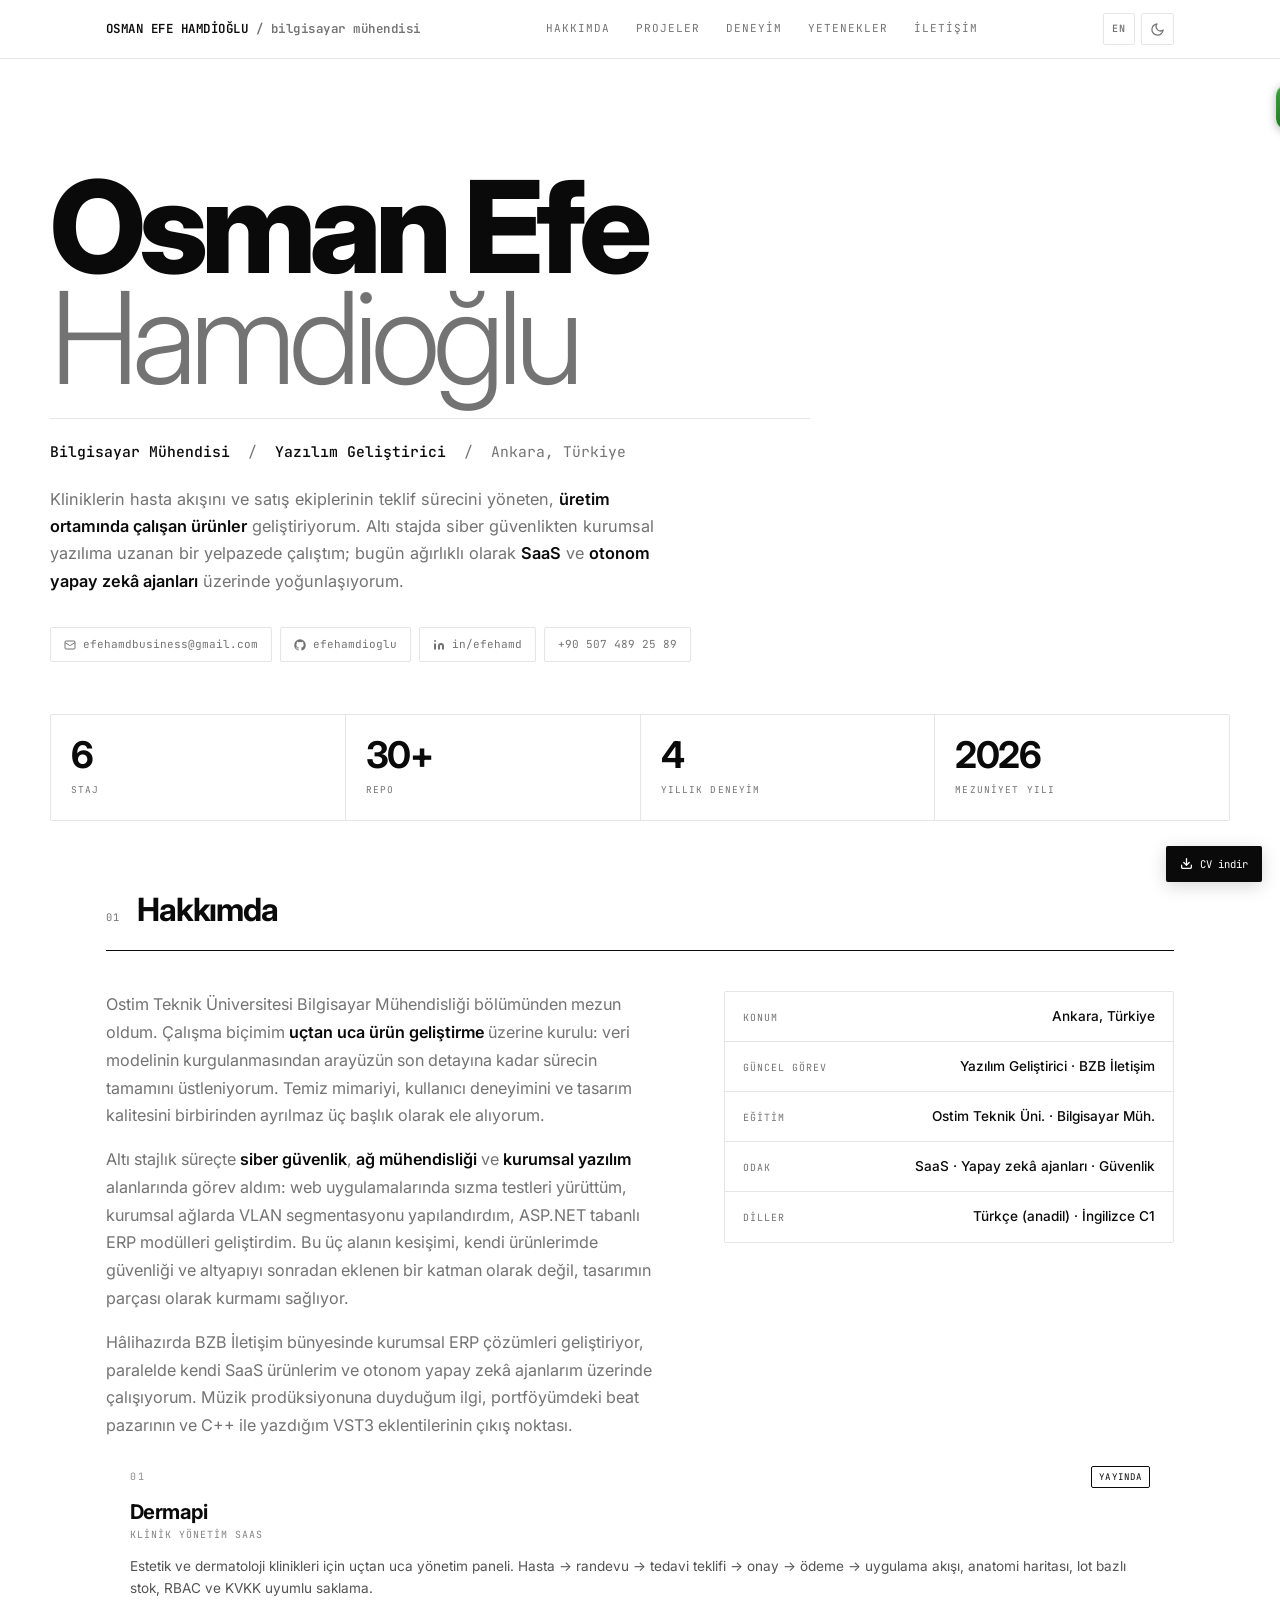
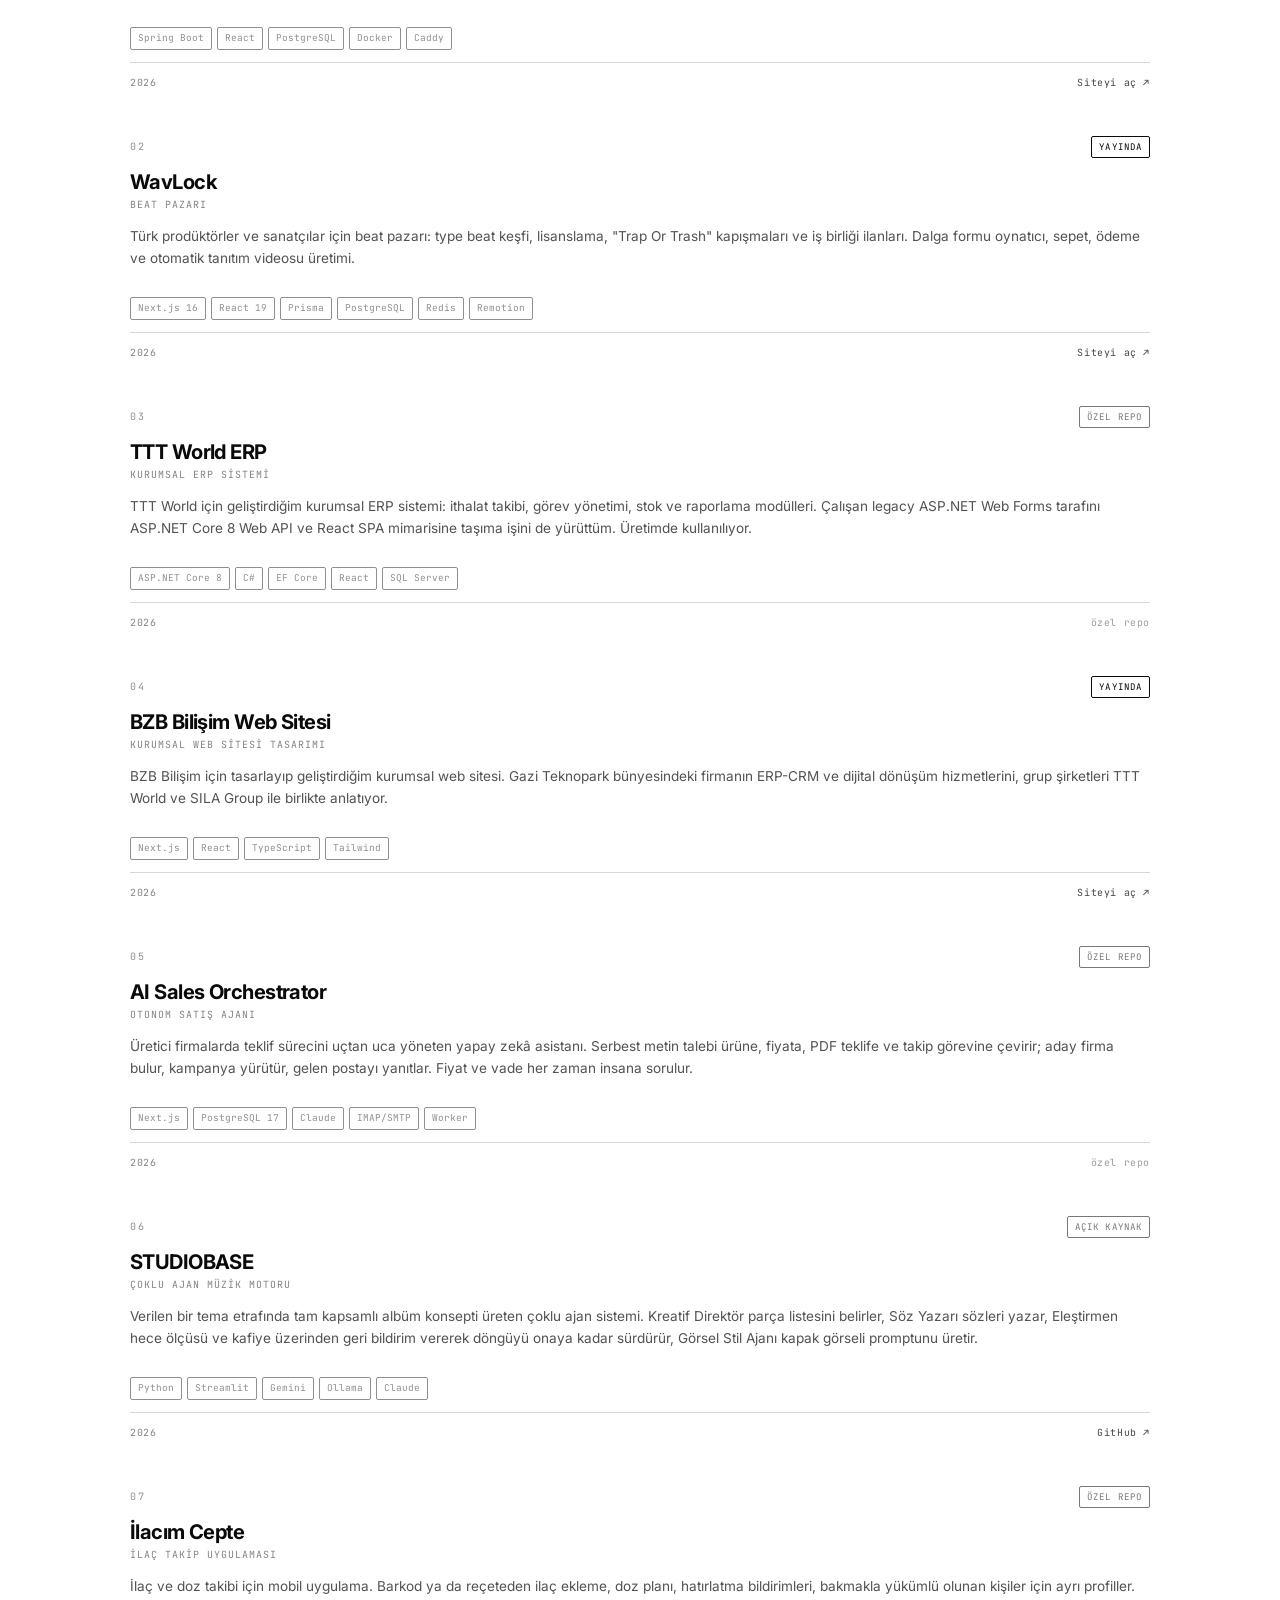
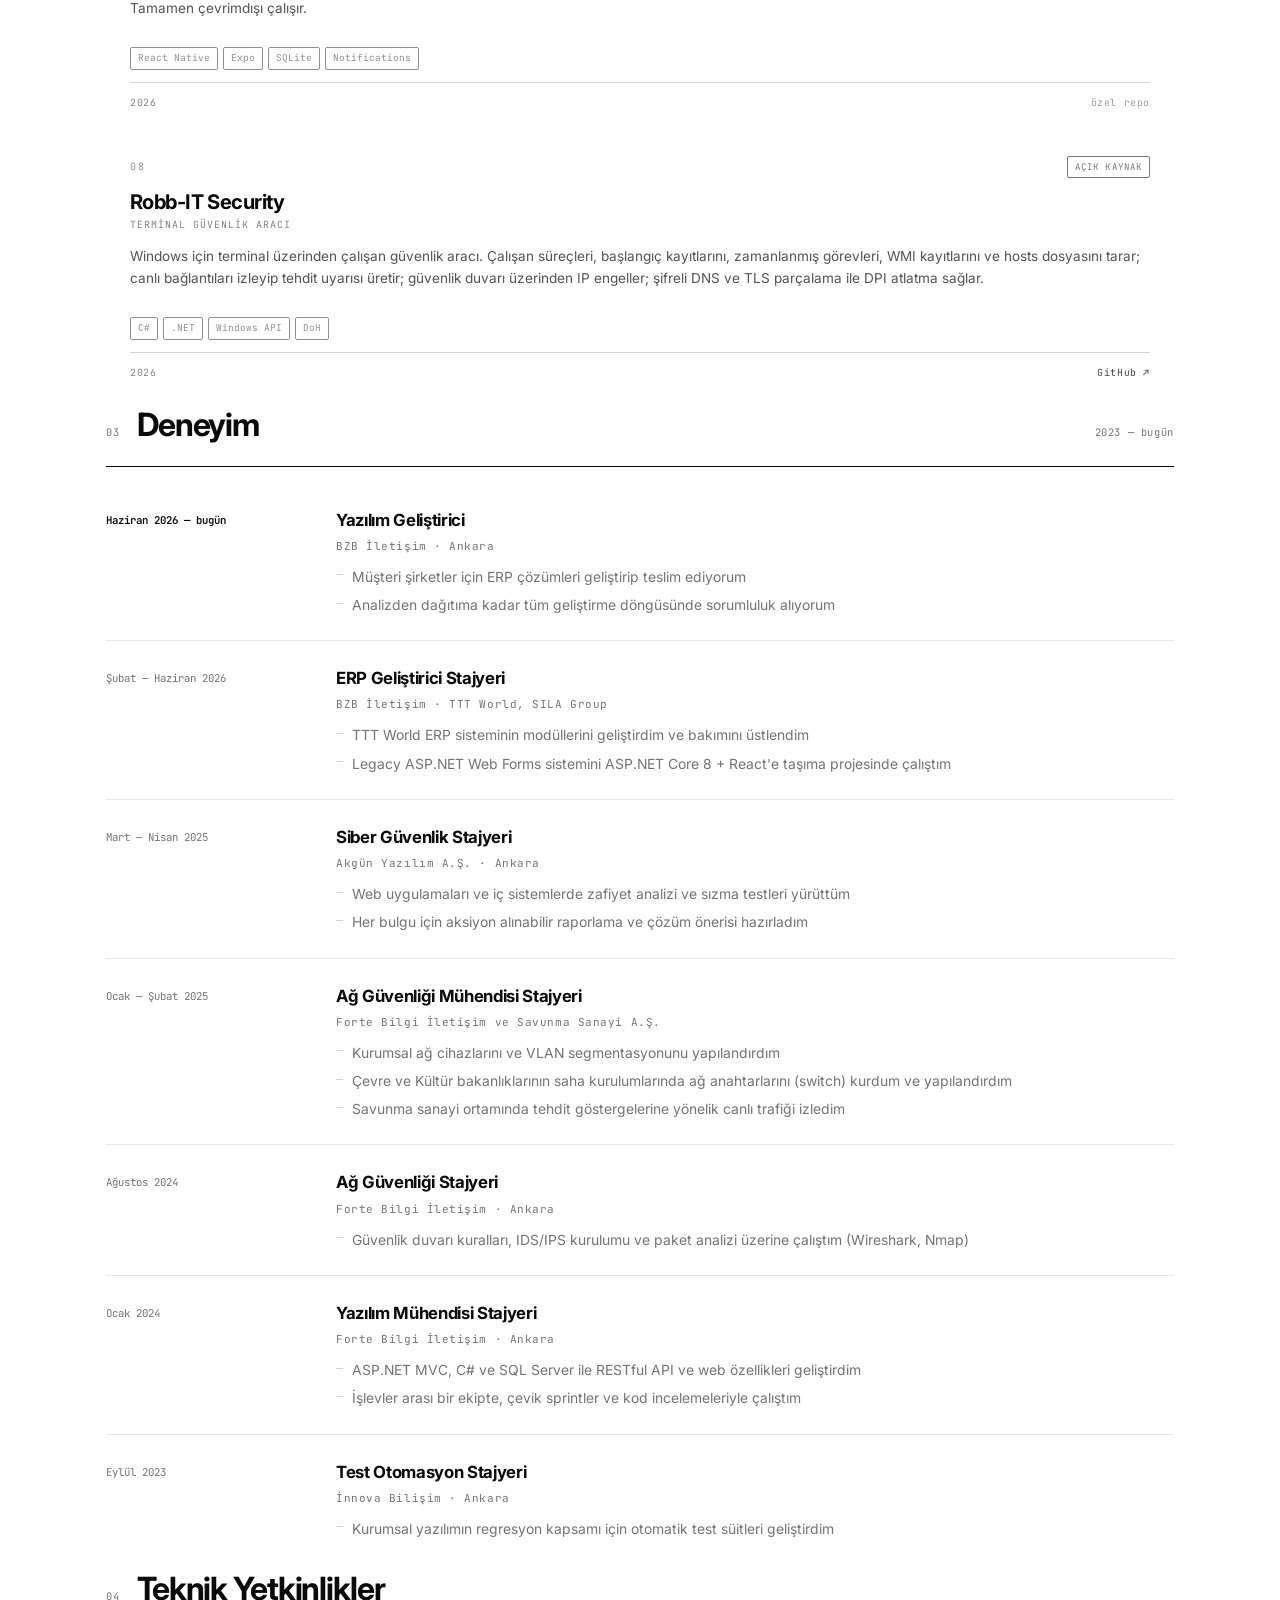
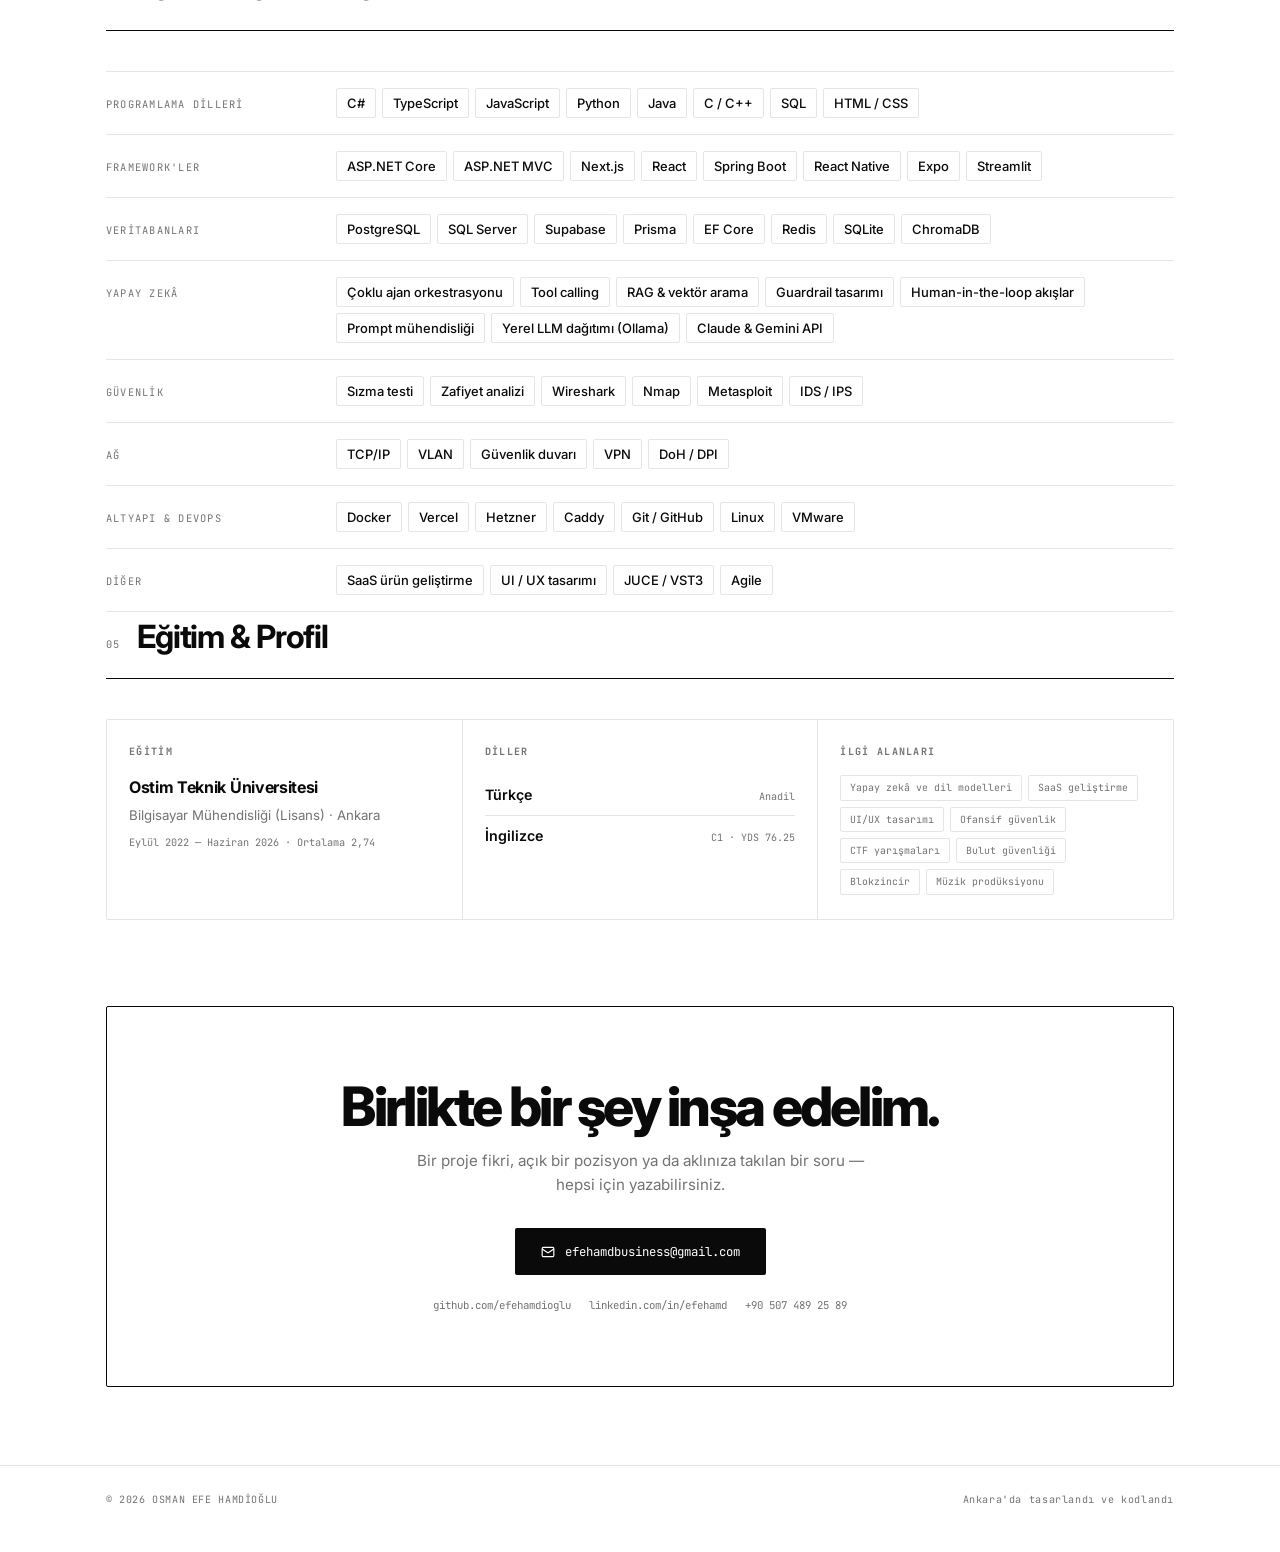
==== commit 7b610d93: "Sağ kenara gizli XP bayrağı ekle, Windows XP CV'sini /xp altına taşı - Sağ kenarda yalnızca ince yeş" ====
--- a/index.html
+++ b/index.html
@@ -137,6 +137,29 @@
 }
 .icon-btn:hover { color:var(--fg); border-color:var(--fg); }
 
+/* ─── XP BAŞLAT (easter egg → windowscv) ───────────────────── */
+/* Sağ kenarda saklı durur, yalnızca ince yeşil çizgisi görünür; üzerine gelince kayıp çıkar. */
+.xp-start {
+  position:fixed; right:0; top:84px; z-index:80;
+  width:50px; height:46px; display:grid; place-items:center;
+  border-radius:12px 0 0 12px;
+  background:linear-gradient(180deg,#5eb95e 0%,#3c9b3c 12%,#2f8a2f 55%,#287c28 88%,#3a9a3a 100%);
+  box-shadow:inset 0 1px 1px rgb(255 255 255 / .45), 0 2px 10px rgb(0 0 0 / .3);
+  transform:translateX(calc(100% - 4px));
+  transition:transform .3s cubic-bezier(.2,.8,.2,1), filter .2s;
+}
+/* Görünmez geniş tutma alanı: 4px'lik çizgiyi yakalamak kolay olsun */
+.xp-start::before { content:""; position:absolute; top:0; bottom:0; left:-14px; width:14px; }
+.xp-start svg { opacity:0; transition:opacity .2s; filter:drop-shadow(1px 1px 0 rgb(0 0 0 / .35)); }
+.xp-start:hover, .xp-start:focus-visible, .xp-start.open { transform:none; }
+.xp-start:hover svg, .xp-start:focus-visible svg, .xp-start.open svg { opacity:1; }
+.xp-start:hover { filter:brightness(1.1); }
+.xp-start:active { filter:brightness(.92); }
+.xp-start:focus-visible { outline:2px dotted var(--fg); outline-offset:2px; }
+#xp-fade { position:fixed; inset:0; z-index:999; background:#000; opacity:0;
+  pointer-events:none; transition:opacity .5s; }
+#xp-fade.on { opacity:1; pointer-events:auto; }
+
 /* ─── HERO ─────────────────────────────────────────────────── */
 .hero { padding:clamp(52px,10vw,112px) 0 clamp(36px,6vw,64px); }
 .hero h1 {
@@ -350,7 +373,7 @@
 @media print {
   @page { size:A4; margin:13mm 14mm; }
   body { background:#fff !important; color:#000 !important; }
-  .nav, .hero, section, .contact, footer, .float { display:none !important; }
+  .nav, .hero, section, .contact, footer, .float, .xp-start, #xp-fade { display:none !important; }
   #print-cv { display:block !important; color:#000; }
   .cv-h1 { font-size:19pt; font-weight:800; letter-spacing:-.02em; }
   .cv-contact { font-size:8.5pt; color:#333; margin-top:4pt; line-height:1.5; }
@@ -667,6 +690,17 @@
     <p class="cv-p">Yapay zekâ ve dil modelleri, SaaS geliştirme, UI/UX tasarımı, ofansif güvenlik, CTF yarışmaları, bulut güvenliği, blokzincir, müzik prodüksiyonu.</p>
   </div>
 </div>
+
+<!-- Easter egg: sağ kenarda saklı Windows XP bayrağı → XP sürümü -->
+<a class="xp-start" id="xp-start" href="xp/" title="Windows XP" aria-label="Windows XP sürümünü başlat">
+  <svg width="26" height="25" viewBox="0 0 18 17" aria-hidden="true">
+    <path d="M1 2.6Q4.5.6 8.2 2.2L7.4 7.6Q3.8 6 .2 8Z" fill="#f65314"/>
+    <path d="M9.4 2.7Q13 4.3 17.6 2.2L16.8 7.6Q12.4 9.6 8.6 8.1Z" fill="#7cbb00"/>
+    <path d="M.9 9.2Q4.5 7.2 8.1 8.8L7.3 14.2Q3.7 12.6.1 14.6Z" fill="#00a1f1"/>
+    <path d="M8.4 9.3Q12.2 10.8 16.6 8.8L15.8 14.2Q11.4 16.2 7.6 14.7Z" fill="#ffbb00"/>
+  </svg>
+</a>
+<div id="xp-fade"></div>
 
 <script>
 /* ═══════════════ VERİ ═══════════════
@@ -1002,6 +1036,26 @@
   document.querySelectorAll('.reveal').forEach(el => io.observe(el));
 }
 
+/* ─── XP Başlat: ekranı karart, sonra XP sürümünü aç ─── */
+const xpStart = document.getElementById('xp-start');
+const xpFade = document.getElementById('xp-fade');
+let xpTimer;
+xpStart.addEventListener('click', e => {
+  if (e.ctrlKey || e.metaKey || e.shiftKey || e.button !== 0) return;
+  e.preventDefault();
+  // Dokunmatikte hover yok: ilk dokunuş bayrağı çıkarır, ikincisi başlatır
+  if (matchMedia('(hover: none)').matches && !xpStart.classList.contains('open')) {
+    xpStart.classList.add('open');
+    clearTimeout(xpTimer);
+    xpTimer = setTimeout(() => xpStart.classList.remove('open'), 3000);
+    return;
+  }
+  xpFade.classList.add('on');
+  setTimeout(() => { location.href = xpStart.href; }, 550);
+});
+// Geri tuşuyla dönülünce siyah ekranda kalmasın
+addEventListener('pageshow', () => xpFade.classList.remove('on'));
+
 /* ─── Başlat ─── */
 document.getElementById('yr').textContent = new Date().getFullYear();
 applyTheme(currentTheme());
